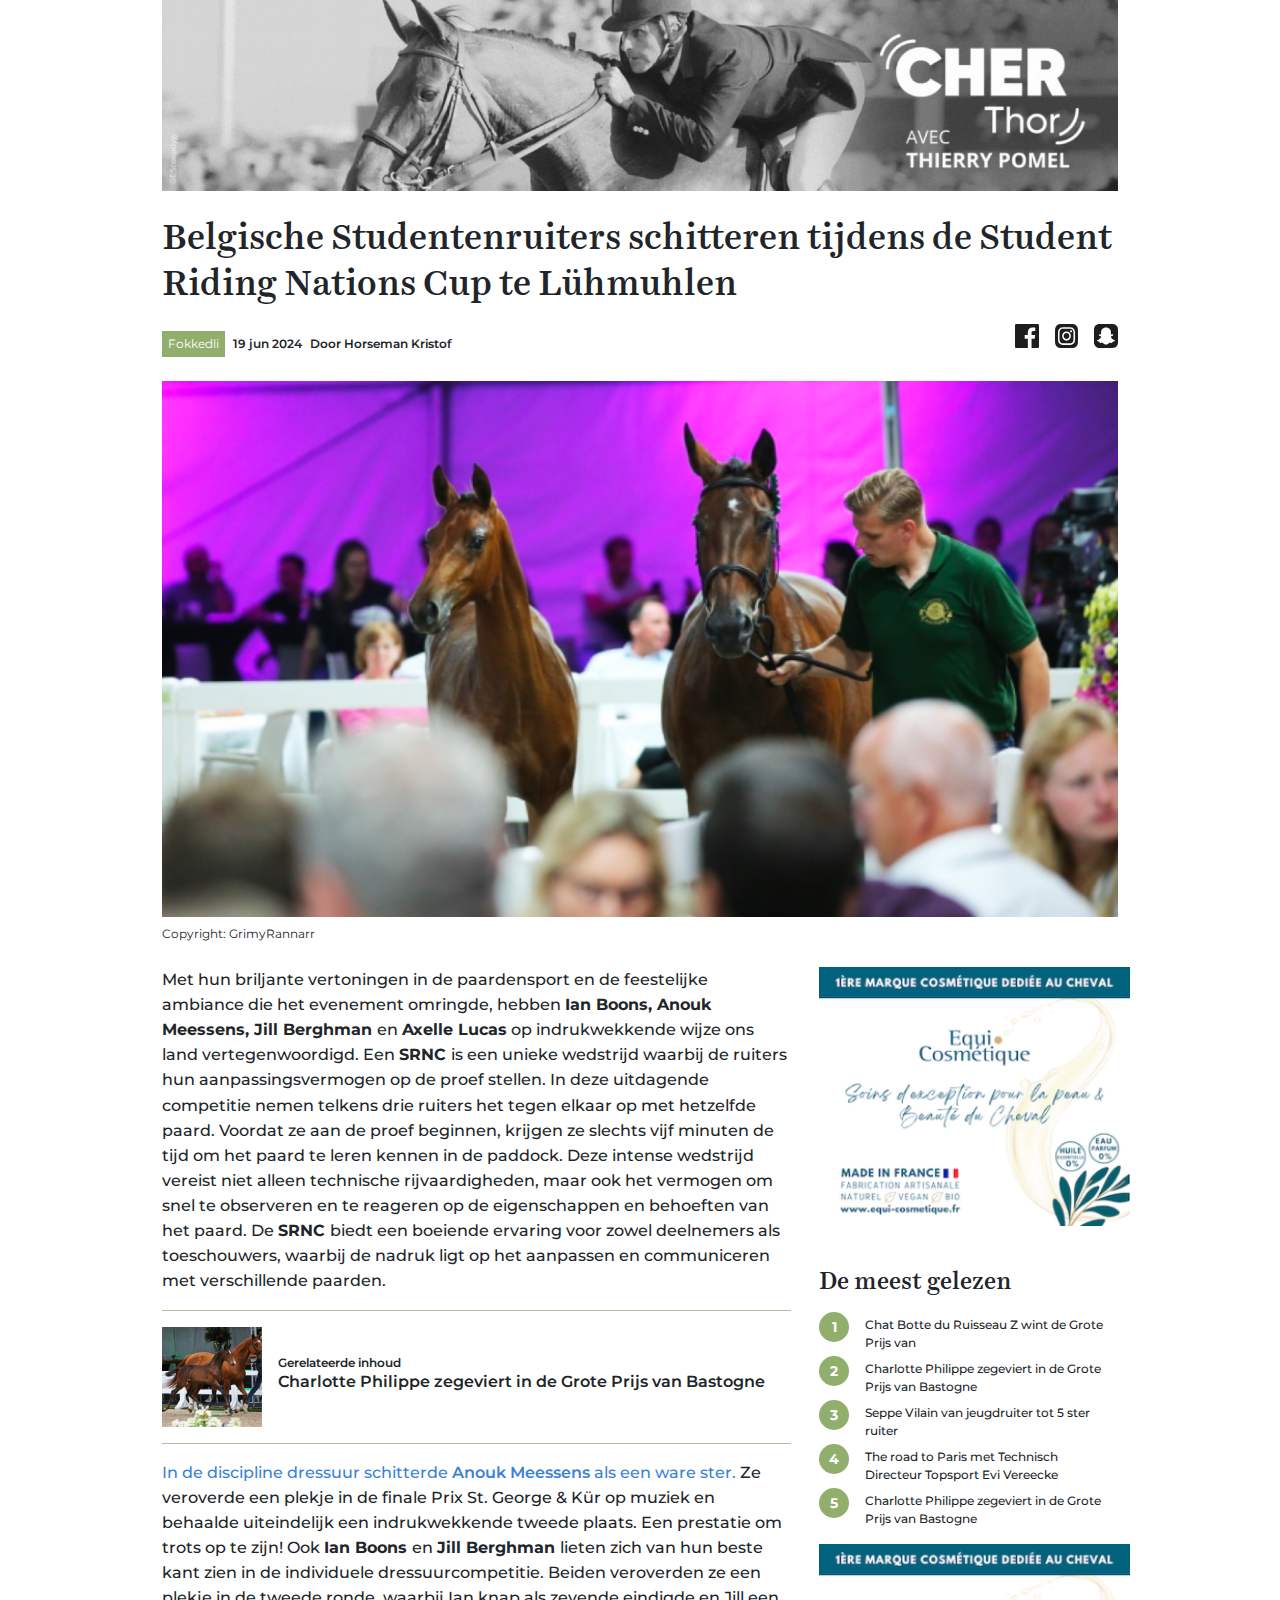
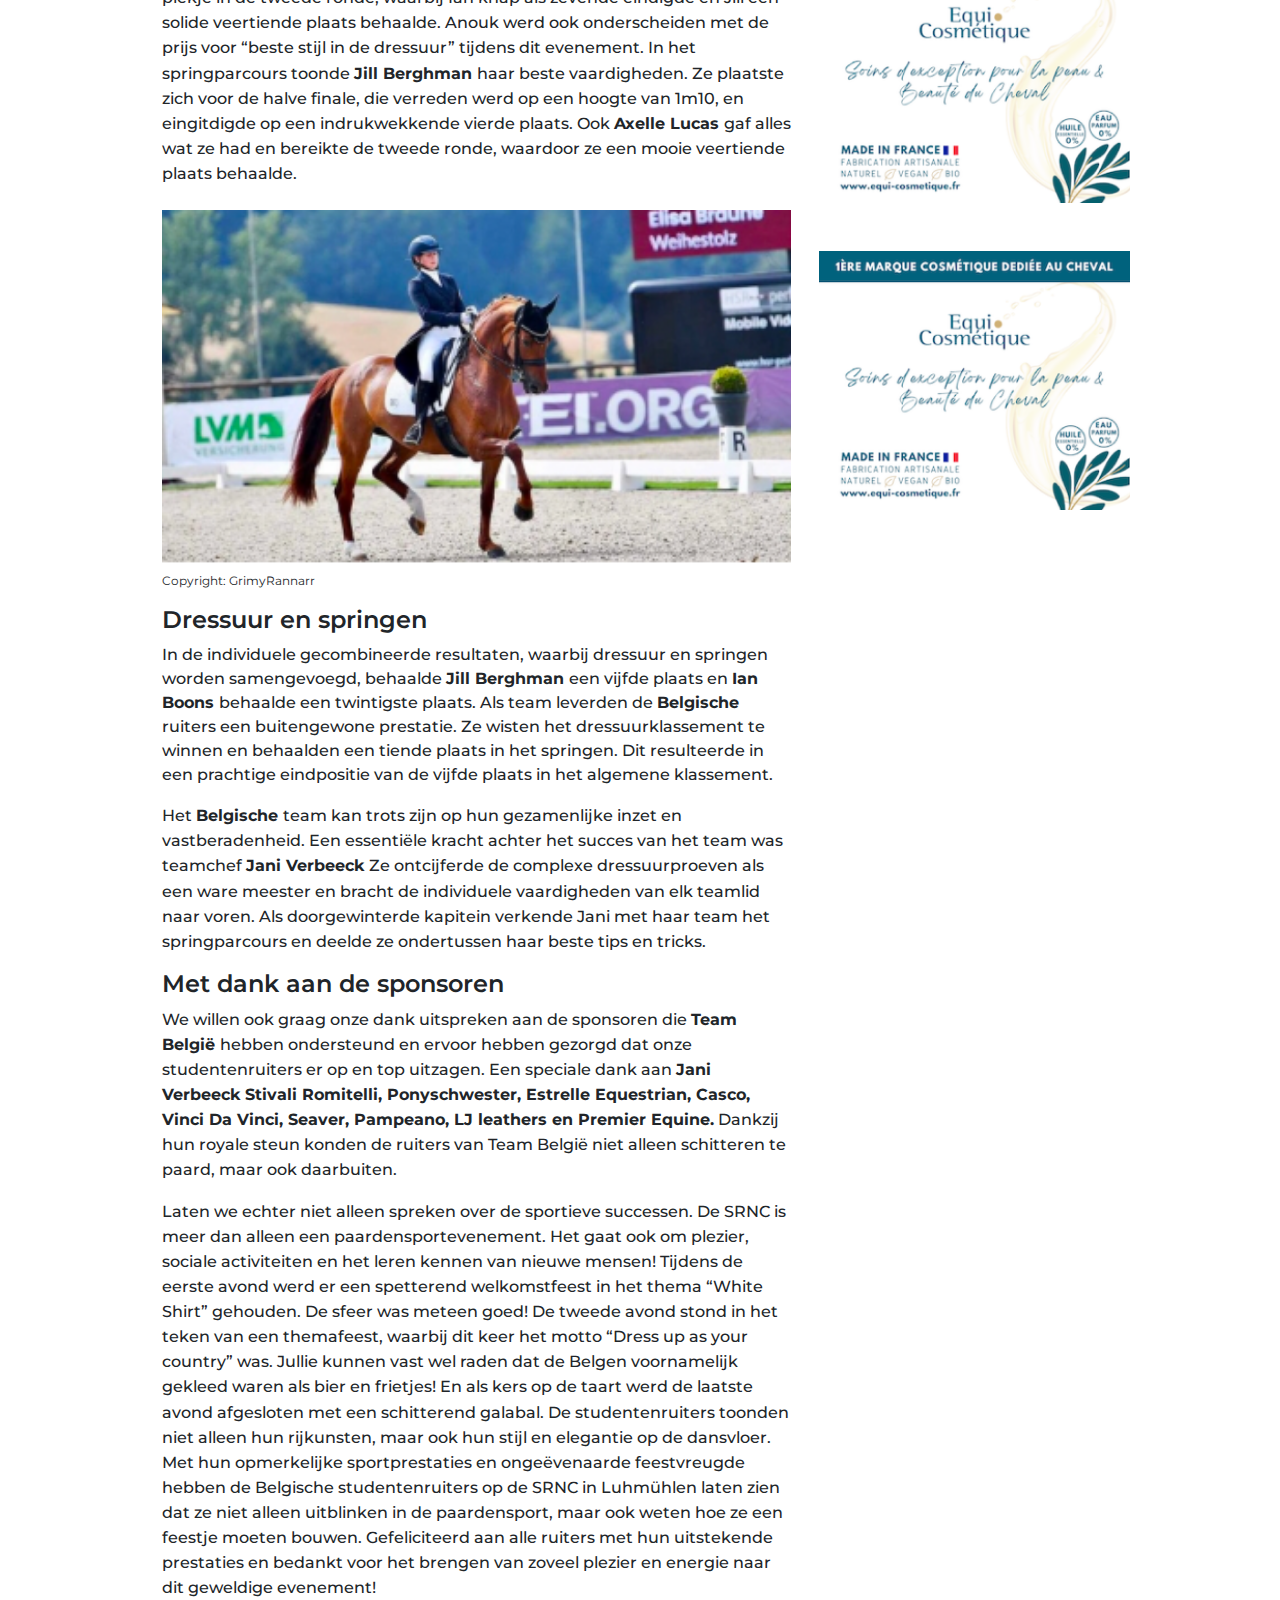
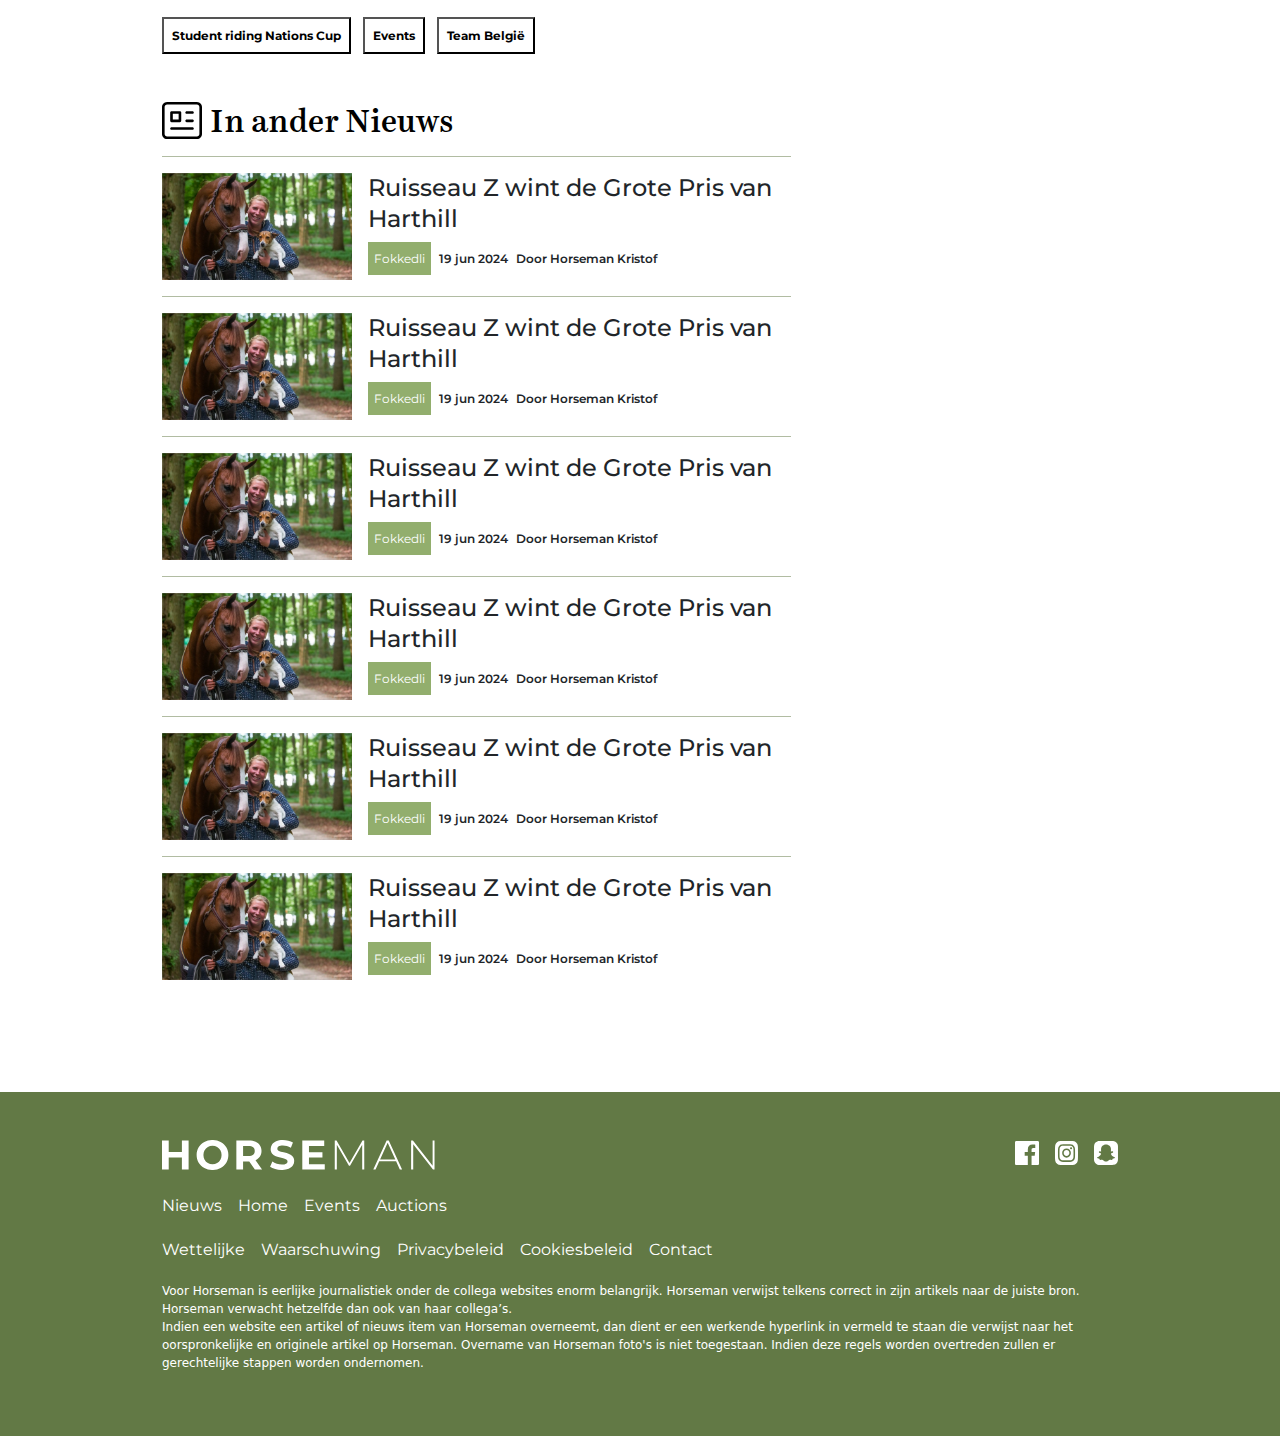
==== article.html @ 3ddfbae2 "third page ui done" ====
<!DOCTYPE html>
<html lang="en">

<head>
    <meta charset="UTF-8" />
    <meta name="viewport" content="width=device-width, initial-scale=1.0" />
    <title>Article</title>

    <!-- style -->
    <link rel="stylesheet" href="assets/style/style.css" />
    <link rel="stylesheet" href="assets/style/jass.css" />

    <!-- Bootstrap css -->
    <link href="https://cdn.jsdelivr.net/npm/bootstrap@5.3.3/dist/css/bootstrap.min.css" rel="stylesheet"
        integrity="sha384-QWTKZyjpPEjISv5WaRU9OFeRpok6YctnYmDr5pNlyT2bRjXh0JMhjY6hW+ALEwIH" crossorigin="anonymous" />
</head>

<body>
    <!-- HERO-SECTION  -->
    <!-- BANNER-IMG  -->
    <section>
        <div class="container w-100 custom_container">
            <img src="./assets/png/Bannière.png" class="w-100" alt="banner" />
        </div>
    </section>
    <section class="my-4 my_40">
        <div class="container">
            <h1 class="text_xl font-harriettext-medium lh_127 mt-2">
                Belgische Studentenruiters schitteren tijdens de Student Riding
                Nations Cup te Lühmuhlen
            </h1>
            <div class="d-flex justify-content-between flex-sm-row flex-column">
                <div class="d-flex align-items-center mt-sm-3 mt-2">
                    <button class="btn_primary" type="">Fokkedli</button>
                    <p class="text_xs black_color fw-semibold font_montserrat mx-2 my-0">
                        19 jun 2024
                    </p>
                    <p class="text_xs black_color fw-semibold font_montserrat my-0">
                        Door Horseman Kristof
                    </p>
                </div>

                <div class="d-flex mt-sm-0 mt-3 justify-content-start align-items-center social_icons_box">
                    <a class="social_icons" href=""><svg width="24" height="24" viewBox="0 0 24 24" fill="none"
                            xmlns="http://www.w3.org/2000/svg">
                            <g clip-path="url(#clip0_0_287)">
                                <path
                                    d="M22.6755 0H1.32452C0.592807 0 0 0.5931 0 1.3245V22.6752C0 23.4066 0.592807 23.9997 1.32452 23.9997H12.8192V14.7057H9.69162V11.0835H12.8192V8.4123C12.8192 5.3124 14.7125 3.6243 17.4779 3.6243C18.8024 3.6243 19.9409 3.723 20.2728 3.7671V7.0068L18.3548 7.0077C16.8509 7.0077 16.5599 7.7223 16.5599 8.7711V11.0838H20.1467L19.6796 14.706H16.5599V24H22.6758C23.4072 24 24.0003 23.4069 24.0003 22.6755V1.3245C24.0003 0.5928 23.4072 0 22.6758 0H22.6755Z"
                                    fill="#1D1D1B" />
                            </g>
                            <defs>
                                <clipPath id="clip0_0_287">
                                    <rect width="24" height="24" fill="white" />
                                </clipPath>
                            </defs>
                        </svg>
                    </a>
                    <a class="social_icons mx-3" href=""><svg width="23" height="24" viewBox="0 0 23 24" fill="none"
                            xmlns="http://www.w3.org/2000/svg">
                            <g clip-path="url(#clip0_0_282)">
                                <path
                                    d="M11.524 9.07886C9.95104 9.07886 8.67627 10.4097 8.67627 12.0513C8.67627 13.6929 9.95104 15.0237 11.524 15.0237C13.0969 15.0237 14.3725 13.6929 14.3725 12.0513C14.3725 10.4097 13.0972 9.07886 11.524 9.07886Z"
                                    fill="#1D1D1B" />
                                <path
                                    d="M18.1858 6.79255C18.0306 6.37615 17.846 6.07885 17.5467 5.76685C17.2474 5.45485 16.9628 5.26135 16.5638 5.09995C16.2622 4.97875 15.8099 4.83295 14.9771 4.79335C14.0757 4.75045 13.8049 4.74146 11.5239 4.74146C9.24287 4.74146 8.97262 4.75015 8.07188 4.79335C7.23871 4.83295 6.78589 4.97755 6.48517 5.09995C6.08554 5.26135 5.80121 5.45455 5.50221 5.76685C5.20349 6.07915 5.01834 6.37615 4.86309 6.79255C4.74694 7.10725 4.60722 7.57915 4.56927 8.44825C4.52844 9.38875 4.51953 9.67045 4.51953 12.0516C4.51953 14.4327 4.52787 14.715 4.56927 15.6549C4.60722 16.5243 4.74579 16.9968 4.86309 17.3106C5.01777 17.727 5.20292 18.0237 5.50221 18.3354C5.80149 18.6471 6.08612 18.8403 6.48517 19.0023C6.78618 19.1247 7.23899 19.2693 8.07188 19.3089C8.97233 19.3524 9.24201 19.3608 11.5239 19.3608C13.8058 19.3608 14.0763 19.3521 14.9771 19.3089C15.8102 19.2693 16.263 19.1247 16.5638 19.0023C16.9628 18.8403 17.2477 18.6468 17.5467 18.3354C17.8457 18.0237 18.0306 17.7267 18.1858 17.3106C18.3023 16.9965 18.4417 16.524 18.4797 15.6549C18.5211 14.7144 18.5294 14.4327 18.5294 12.0516C18.5294 9.67045 18.5211 9.38905 18.4797 8.44825C18.4417 7.57885 18.3031 7.10635 18.1858 6.79255ZM11.5242 16.6296C9.10084 16.6296 7.13664 14.58 7.13664 12.0513C7.13664 9.52255 9.10084 7.47296 11.5242 7.47296C13.9475 7.47296 15.9117 9.52255 15.9117 12.0513C15.9117 14.58 13.9475 16.6296 11.5242 16.6296ZM16.0851 8.36186C15.5187 8.36186 15.0599 7.88246 15.0601 7.29146C15.0607 6.70076 15.5196 6.22225 16.0854 6.22195H16.0857C16.652 6.22195 17.1109 6.70135 17.1106 7.29236C17.1103 7.88335 16.6512 8.36216 16.0848 8.36186H16.0851Z"
                                    fill="#1D1D1B" />
                                <path
                                    d="M22.9186 6.0852C22.8565 4.6578 22.6288 3.8826 22.4359 3.3669C22.1809 2.6835 21.8782 2.1957 21.3866 1.6836C20.8949 1.1715 20.4283 0.8532 19.7734 0.5886C19.2777 0.3888 18.536 0.15 17.1684 0.0849C15.6883 0.0156 15.2456 0 11.4994 0C7.7533 0 7.31055 0.0144 5.83136 0.0849C4.46344 0.1497 3.72054 0.3873 3.22633 0.5886C2.57083 0.8532 2.10392 1.1715 1.61316 1.6836C1.12298 2.1972 0.8188 2.6844 0.563788 3.3678C0.372313 3.885 0.143463 4.659 0.081075 6.0861C0.01495 7.6299 0 8.0922 0 12.0012C0 15.9102 0.0138 16.3728 0.0819375 17.9157C0.144038 19.3431 0.371737 20.1183 0.56465 20.634C0.818225 21.3174 1.1224 21.8046 1.61402 22.3167C2.10565 22.8288 2.57226 23.1456 3.22719 23.4117C3.7214 23.6127 4.46459 23.8503 5.83223 23.9154C7.31084 23.9868 7.75502 24.0003 11.4997 24.0003C15.2444 24.0003 15.69 23.9859 17.1686 23.9154C18.5366 23.8506 19.2795 23.613 19.7737 23.4117C20.4286 23.1456 20.8961 22.8288 21.3868 22.3167C21.8776 21.8046 22.1812 21.3174 22.4362 20.634C22.6277 20.1183 22.8565 19.3428 22.9189 17.9157C22.9865 16.3713 23.0003 15.9078 23.0003 12.0003C23.0003 8.0928 22.9865 7.6293 22.9189 6.0849L22.9186 6.0852ZM20.0166 15.7272C19.9758 16.6764 19.8309 17.3247 19.6199 17.8914C19.4011 18.4776 19.1098 18.9753 18.6343 19.4709C18.1588 19.9665 17.6824 20.271 17.1206 20.4993C16.5775 20.7198 15.9563 20.8701 15.0466 20.9133C14.1355 20.9571 13.8443 20.9673 11.5239 20.9673C9.20345 20.9673 8.9125 20.9565 8.00112 20.9133C7.09148 20.8701 6.47105 20.7195 5.9271 20.4993C5.36446 20.271 4.88894 19.9662 4.41341 19.4709C3.93789 18.9756 3.64608 18.4776 3.42786 17.8914C3.21655 17.3247 3.07251 16.6764 3.03111 15.7272C2.98914 14.7765 2.97936 14.4726 2.97936 12.0513C2.97936 9.63 2.98914 9.3261 3.03111 8.3754C3.07251 7.4262 3.21684 6.7779 3.42786 6.2112C3.64608 5.6241 3.93789 5.1273 4.41341 4.6317C4.88894 4.1364 5.36532 3.831 5.9271 3.6033C6.4699 3.3828 7.09148 3.2325 8.00112 3.1893H8.00141C8.91308 3.1455 9.20489 3.1353 11.5247 3.1353C13.8446 3.1353 14.1361 3.1458 15.0472 3.1893C15.9563 3.2319 16.5773 3.3831 17.1212 3.6033C17.6824 3.831 18.1594 4.1355 18.634 4.6317C19.109 5.1279 19.4008 5.625 19.6196 6.2112C19.8309 6.7776 19.9749 7.4262 20.0163 8.3754C20.0577 9.3261 20.0675 9.63 20.0675 12.0513C20.0675 14.4726 20.0577 14.7759 20.0163 15.7272H20.0166Z"
                                    fill="#1D1D1B" />
                            </g>
                            <defs>
                                <clipPath id="clip0_0_282">
                                    <rect width="23" height="24" fill="white" />
                                </clipPath>
                            </defs>
                        </svg>
                    </a>
                    <a class="social_icons" href=""><svg width="24" height="24" viewBox="0 0 24 24" fill="none"
                            xmlns="http://www.w3.org/2000/svg">
                            <g clip-path="url(#clip0_0_280)">
                                <path
                                    d="M23.9772 5.6169C23.9718 5.184 23.94 4.7541 23.8586 4.3281C23.7598 3.8088 23.6202 3.303 23.3713 2.8332C23.1086 2.337 22.7796 1.8906 22.3724 1.5009C21.7489 0.9036 21.0295 0.4809 20.1918 0.2577C19.4353 0.0558 18.6634 0.0111 17.8861 0.012C17.8849 0.012 17.8819 0.0039 17.8816 0H6.11424C6.11424 0.0039 6.11394 0.0081 6.11364 0.012C5.6723 0.0201 5.23065 0.0168 4.79141 0.0711C4.31044 0.1308 3.83427 0.2208 3.37912 0.3888C2.66216 0.6537 2.03918 1.0665 1.50717 1.6176C0.904301 2.2416 0.479472 2.9637 0.253997 3.8043C0.052841 4.5543 0.00900698 5.3193 0.00780605 6.0897L0 17.8956V17.8968C0.0144112 18.4296 0.0189147 18.9654 0.108684 19.4949C0.203858 20.055 0.340164 20.6013 0.600165 21.1098C0.951437 21.798 1.43421 22.3791 2.04338 22.8537C2.48082 23.1945 2.95849 23.4651 3.4875 23.6358C4.2588 23.8845 5.05442 23.9796 5.86144 23.9844C6.36493 23.9877 6.86842 24.0003 7.37221 23.9982C11.0311 23.9829 14.6901 24.0246 18.3487 23.9757C18.8342 23.9691 19.3119 23.91 19.7883 23.823C20.7016 23.6559 21.509 23.2665 22.1995 22.6509C23.0044 21.9336 23.5472 21.0558 23.7925 19.9962C23.9529 19.3038 23.9931 18.6012 24 17.8959V17.7552C24 17.7006 23.9793 5.775 23.9772 5.6172V5.6169ZM21.0019 16.6134C20.9986 16.6767 20.9833 16.7388 20.9574 16.7991C20.871 16.9992 20.6716 17.1699 20.3483 17.3199C19.952 17.5038 19.3596 17.658 18.5868 17.7795C18.5478 17.8545 18.5057 18.0462 18.4796 18.1656C18.4496 18.3036 18.419 18.4398 18.3763 18.5847C18.3121 18.8049 18.1434 18.9309 17.914 18.9309H17.8933C17.7891 18.9309 17.6537 18.9141 17.4792 18.8799C17.212 18.8277 16.9124 18.7797 16.5344 18.7797C16.3149 18.7797 16.0874 18.7992 15.8586 18.837C15.4175 18.9105 15.0375 19.1787 14.5973 19.4892L14.5964 19.4901C13.9527 19.9449 13.2237 20.46 12.1093 20.46C12.0612 20.46 12.0156 20.4585 11.9787 20.457C11.9487 20.4591 11.918 20.46 11.8877 20.46C10.7736 20.46 10.0443 19.9449 9.39998 19.4898C8.95984 19.1787 8.57945 18.9102 8.13811 18.837C7.90933 18.7989 7.68175 18.7797 7.46228 18.7797C7.06658 18.7797 6.74923 18.8418 6.51745 18.8871C6.35923 18.9177 6.22232 18.9447 6.10343 18.9447C5.78969 18.9447 5.66749 18.753 5.62036 18.5925C5.57682 18.4443 5.5462 18.3048 5.51678 18.1692C5.48885 18.0417 5.44832 17.8554 5.40929 17.781C4.63709 17.6601 4.04443 17.5053 3.64843 17.3214C3.32418 17.1708 3.12482 17.0001 3.03865 16.7988C3.03865 16.7985 3.03835 16.7982 3.03805 16.7976C3.01284 16.7379 2.99812 16.6758 2.99452 16.614C2.98281 16.3989 3.13473 16.2093 3.34729 16.1745C3.88891 16.0854 4.40591 15.8835 4.88388 15.5751C5.27539 15.3222 5.64377 14.9967 5.97823 14.6073C6.56669 13.9224 6.85371 13.2729 6.88464 13.2012C6.88764 13.1943 6.89094 13.1874 6.89394 13.1808C7.01704 12.9312 7.04586 12.7248 6.97891 12.5679C6.84741 12.2583 6.34272 12.0984 6.00916 11.9925C5.91308 11.9619 5.82241 11.9334 5.74585 11.9031C5.45463 11.7882 5.22885 11.6586 5.07513 11.5185C4.79592 11.2638 4.79472 11.0124 4.81873 10.8852C4.85536 10.6929 4.99047 10.5198 5.19943 10.3971C5.36546 10.2996 5.55701 10.2459 5.73895 10.2459C5.85214 10.2459 5.95451 10.2669 6.04428 10.3089C6.34932 10.4517 6.61953 10.5243 6.84651 10.5243C6.98762 10.5243 7.08339 10.4958 7.14224 10.4685C7.13443 10.3356 7.12572 10.1991 7.11762 10.0683V10.0665C7.04076 8.8458 6.94498 7.3269 7.34759 6.4254C7.62231 5.8095 7.99159 5.2794 8.44494 4.8492C8.82504 4.4883 9.26698 4.1955 9.75816 3.9789C10.6174 3.6 11.4172 3.5436 11.8172 3.5436C11.8337 3.5436 12.0159 3.5415 12.1267 3.5406C12.1405 3.5406 12.1552 3.5406 12.1708 3.5406H12.1717C12.5719 3.5406 13.3721 3.5967 14.2298 3.9729C14.7228 4.1892 15.1663 4.482 15.5478 4.8432C16.003 5.2743 16.3735 5.8056 16.6494 6.4239C17.052 7.3263 16.9562 8.8464 16.8791 10.0677L16.8761 10.1193C16.8686 10.2399 16.8614 10.3557 16.8548 10.4685C16.907 10.4922 16.9878 10.5174 17.1031 10.5231C17.3195 10.5129 17.572 10.4409 17.8536 10.3092C17.9851 10.2477 18.1241 10.2351 18.2181 10.2351C18.3559 10.2351 18.4913 10.2609 18.6102 10.3101C18.9618 10.4358 19.1828 10.6926 19.1885 10.9812C19.1906 11.1006 19.1545 11.283 18.9696 11.4735C18.8147 11.6331 18.5799 11.7738 18.2514 11.9034C18.1755 11.9334 18.0845 11.9622 17.9878 11.9928C17.6543 12.0987 17.1499 12.2586 17.0184 12.5679C16.9517 12.7251 16.98 12.9315 17.1031 13.1811C17.1064 13.1877 17.1097 13.1946 17.1127 13.2015C17.1574 13.3065 18.2421 15.7785 20.6497 16.1748C20.8626 16.2096 21.0148 16.3995 21.0025 16.6143L21.0019 16.6134Z"
                                    fill="#1D1D1B" />
                            </g>
                            <defs>
                                <clipPath id="clip0_0_280">
                                    <rect width="24" height="24" fill="white" />
                                </clipPath>
                            </defs>
                        </svg>
                    </a>
                </div>
            </div>
            <img class="w-100 mt-4" src="assets/images/png/Flanders.png" alt="Flanders" />
            <p class="text_xs black_color fw-normal font_montserrat mt-2">
                Copyright: GrimyRannarr
            </p>
        </div>
    </section>
    <!-- NEWS-BLOGS  -->
    <section class="mt-4 mb-5 pb-5">
        <div class="container">
            <div class="row justify-content-start row-gap-5 row-gap-lg-4">
                <div class="col-lg-8">
                    <p class="text_sm fw-medium font_montserrat lh_157">
                        Met hun briljante vertoningen in de paardensport en de feestelijke
                        ambiance die het evenement omringde, hebben
                        <span class="black_color fw-bold font_montserrat text_sm">
                            Ian Boons, Anouk Meessens, Jill Berghman
                        </span>
                        en
                        <span class="black_color fw-bold font_montserrat text_sm">Axelle Lucas</span>
                        op indrukwekkende wijze ons land vertegenwoordigd. Een
                        <span class="black_color fw-bold font_montserrat text_sm">
                            SRNC
                        </span>
                        is een unieke wedstrijd waarbij de ruiters hun aanpassingsvermogen
                        op de proef stellen. In deze uitdagende competitie nemen telkens
                        drie ruiters het tegen elkaar op met hetzelfde paard. Voordat ze
                        aan de proef beginnen, krijgen ze slechts vijf minuten de tijd om
                        het paard te leren kennen in de paddock. Deze intense wedstrijd
                        vereist niet alleen technische rijvaardigheden, maar ook het
                        vermogen om snel te observeren en te reageren op de eigenschappen
                        en behoeften van het paard. De
                        <span class="black_color fw-bold font_montserrat text_sm">
                            SRNC
                        </span>
                        biedt een boeiende ervaring voor zowel deelnemers als
                        toeschouwers, waarbij de nadruk ligt op het aanpassen en
                        communiceren met verschillende paarden.
                    </p>
                    <div class="d-flex border_bottom blogs_wrap py-3">
                        <img src="assets/png/image 14.png" class="blog_imgs" alt="Ruisseau" />
                        <div class="d-flex flex-column justify-content-center ms-sm-2 px-2">
                            <p class="text_xs black_color fw-semibold font_montserrat my-0">
                                Gerelateerde inhoud
                            </p>
                            <h3 class="text_sm font_montserrat fw-semibold">
                                Charlotte Philippe zegeviert in de Grote Prijs van Bastogne
                            </h3>
                        </div>
                    </div>
                    <img src="assets/images/png/marque.png" alt="marque"
                        class="my-lg-0 my-5 px-lg-0 px-4 w-100 d-lg-none d-block " />
                    <p class="text_sm fw-medium mt-3 font_montserrat lh_157">
                        <span class="color_blue">
                            In de discipline dressuur schitterde
                            <span class="fw-semibold"> Anouk Meessens</span> als een ware
                            ster.</span>
                        Ze veroverde een plekje in de finale Prix St. George & Kür op
                        muziek en behaalde uiteindelijk een indrukwekkende tweede plaats.
                        Een prestatie om trots op te zijn! Ook
                        <span class="black_color fw-bold font_montserrat text_sm">
                            Ian Boons
                        </span>
                        en
                        <span class="black_color fw-bold font_montserrat text_sm">
                            Jill Berghman
                        </span>
                        lieten zich van hun beste kant zien in de individuele
                        dressuurcompetitie. Beiden veroverden ze een plekje in de tweede
                        ronde, waarbij Ian knap als zevende eindigde en Jill een solide
                        veertiende plaats behaalde. Anouk werd ook onderscheiden met de
                        prijs voor “beste stijl in de dressuur” tijdens dit evenement. In
                        het springparcours toonde
                        <span class="black_color fw-bold font_montserrat text_sm">
                            Jill Berghman
                        </span>
                        haar beste vaardigheden. Ze plaatste zich voor de halve finale,
                        die verreden werd op een hoogte van 1m10, en eingitdigde op een
                        indrukwekkende vierde plaats. Ook
                        <span class="black_color fw-bold font_montserrat text_sm">
                            Axelle Lucas
                        </span>
                        gaf alles wat ze had en bereikte de tweede ronde, waardoor ze een
                        mooie veertiende plaats behaalde.
                    </p>
                    <img class="w-100 mt-2" src="assets/png/image 15.png" alt="Flanders" />
                    <p class="text_xs black_color fw-normal font_montserrat mt-2">
                        Copyright: GrimyRannarr
                    </p>
                    <h3 class="text_lg font_montserrat fw-semibold">
                        Dressuur en springen
                    </h3>
                    <p class="text_sm fw-medium font_montserrat  ">
                        In de individuele gecombineerde resultaten, waarbij dressuur en
                        springen worden samengevoegd, behaalde
                        <span class="black_color fw-bold font_montserrat text_sm">
                            Jill Berghman
                        </span>
                        een vijfde plaats en
                        <span class="black_color fw-bold font_montserrat text_sm">
                            Ian Boons
                        </span>
                        behaalde een twintigste plaats. Als team leverden de
                        <span class="black_color fw-bold font_montserrat text_sm">
                            Belgische
                        </span>
                        ruiters een buitengewone prestatie. Ze wisten het
                        dressuurklassement te winnen en behaalden een tiende plaats in het
                        springen. Dit resulteerde in een prachtige eindpositie van de
                        vijfde plaats in het algemene klassement.
                    </p>

                    <p class="text_sm fw-medium font_montserrat lh_157">
                        Het
                        <span class="black_color fw-bold font_montserrat text_sm">
                            Belgische
                        </span>
                        team kan trots zijn op hun gezamenlijke inzet en vastberadenheid.
                        Een essentiële kracht achter het succes van het team was teamchef
                        <span class="black_color fw-bold font_montserrat text_sm">
                            Jani Verbeeck
                        </span>
                        Ze ontcijferde de complexe dressuurproeven als een ware meester en
                        bracht de individuele vaardigheden van elk teamlid naar voren. Als
                        doorgewinterde kapitein verkende Jani met haar team het
                        springparcours en deelde ze ondertussen haar beste tips en tricks.
                    </p> <img src="assets/images/png/marque.png" alt="marque"
                        class="my-lg-0 my-5 px-lg-0 px-4 w-100 d-lg-none d-block " />
                    <h3 class="text_lg font_montserrat fw-semibold">
                        Met dank aan de sponsoren
                    </h3>

                    <span class="text_sm fw-medium font_montserrat lh_157">
                        We willen ook graag onze dank uitspreken aan de sponsoren die
                        <span class="black_color fw-bold font_montserrat text_sm">
                            Team België
                        </span>
                        hebben ondersteund en ervoor hebben gezorgd dat onze
                        studentenruiters er op en top uitzagen. Een speciale dank aan
                        <span class="black_color fw-bold font_montserrat text_sm">
                            Jani Verbeeck
                            Stivali Romitelli, Ponyschwester, Estrelle Equestrian, Casco,
                            Vinci Da Vinci, Seaver, Pampeano, LJ leathers en Premier Equine.</span>
                        Dankzij hun royale steun konden de ruiters van Team België niet
                        alleen schitteren te paard, maar ook daarbuiten.
                        </p>
                        <p class="text_sm fw-medium font_montserrat lh_157">
                            Laten we echter niet alleen spreken over de sportieve successen.
                            De SRNC is meer dan alleen een paardensportevenement. Het gaat ook
                            om plezier, sociale activiteiten en het leren kennen van nieuwe
                            mensen! Tijdens de eerste avond werd er een spetterend
                            welkomstfeest in het thema “White Shirt” gehouden. De sfeer was
                            meteen goed! De tweede avond stond in het teken van een
                            themafeest, waarbij dit keer het motto “Dress up as your country”
                            was. Jullie kunnen vast wel raden dat de Belgen voornamelijk
                            gekleed waren als bier en frietjes! En als kers op de taart werd
                            de laatste avond afgesloten met een schitterend galabal. De
                            studentenruiters toonden niet alleen hun rijkunsten, maar ook hun
                            stijl en elegantie op de dansvloer. Met hun opmerkelijke
                            sportprestaties en ongeëvenaarde feestvreugde hebben de Belgische
                            studentenruiters op de SRNC in Luhmühlen laten zien dat ze niet
                            alleen uitblinken in de paardensport, maar ook weten hoe ze een
                            feestje moeten bouwen. Gefeliciteerd aan alle ruiters met hun
                            uitstekende prestaties en bedankt voor het brengen van zoveel
                            plezier en energie naar dit geweldige evenement!
                        </p>
                            <div class="d-flex mt-3 overflow-scroll tabs_wrap">
          <button
            class="px-sm-2 px-1 py-1 me-sm-2 me-1 fw-bolder  bg-transparent text_xs font_montserrat"
          >
          Student riding Nations Cup
          </button>
          <button
            class="px-sm-2 px-1 py-1 me-sm-2 me-1 ms-1 fw-bolder  bg-transparent   text_xs font_montserrat"
          >
           Events
          </button>
          <button
            class="px-sm-2 px-1 py-1 me-sm-2 me-1 ms-1 fw-bolder  bg-transparent  text_xs font_montserrat"
          >
          Team België
          </button>
         
       
        </div>    <img src="assets/images/png/marque.png" alt="marque"
                        class="my-lg-0 my-5 px-lg-0 px-4 w-100 d-lg-none d-block " />
                        <!-- hide on mobile  -->
                        <div class="  mt-5 ">
                            <div class="d-flex align-items-center  mb-3">
                                <svg width="40" height="37" viewBox="0 0 40 37" fill="none"
                                    xmlns="http://www.w3.org/2000/svg">
                                    <g clip-path="url(#clip0_0_710)">
                                        <path
                                            d="M34.8571 0H5.14286C2.30769 0 0 2.29312 0 5.11038V31.894C0 34.7113 2.30769 37.0044 5.14286 37.0044H34.8571C37.6923 37.0044 40 34.7069 40 31.8853V5.11038C40 2.29312 37.6923 0 34.8571 0ZM37.3846 31.8853C37.3846 33.2699 36.2505 34.3968 34.8571 34.3968H5.14286C3.74945 34.3968 2.61538 33.2699 2.61538 31.8853V5.11038C2.61538 3.72577 3.74945 2.59887 5.14286 2.59887H34.8571C36.2505 2.59887 37.3846 3.72577 37.3846 5.11038V31.8853Z"
                                            fill="black" />
                                        <path
                                            d="M9.49452 20.14H17.9385C18.6594 20.14 19.2484 19.5591 19.2484 18.8384V10.5526C19.2484 9.83627 18.6638 9.25098 17.9385 9.25098H9.49452C8.77364 9.25098 8.18463 9.8319 8.18463 10.5526V18.8384C8.18463 19.5547 8.76925 20.14 9.49452 20.14ZM10.8044 17.5411V11.8542H16.633V17.5411H10.8044Z"
                                            fill="black" />
                                        <path
                                            d="M30.5055 9.25537H24.6593C23.9385 9.25537 23.3495 9.83629 23.3495 10.557C23.3495 11.2777 23.9341 11.8586 24.6593 11.8586H30.5055C31.2264 11.8586 31.8154 11.2777 31.8154 10.557C31.8154 9.83629 31.2308 9.25537 30.5055 9.25537Z"
                                            fill="black" />
                                        <path
                                            d="M30.5055 17.5413H24.6593C23.9385 17.5413 23.3495 18.1222 23.3495 18.8429C23.3495 19.5636 23.9341 20.1445 24.6593 20.1445H30.5055C31.2264 20.1445 31.8154 19.5636 31.8154 18.8429C31.8154 18.1222 31.2308 17.5413 30.5055 17.5413Z"
                                            fill="black" />
                                        <path
                                            d="M30.5055 25.1458H9.49452C8.77364 25.1458 8.18463 25.7267 8.18463 26.4474C8.18463 27.1681 8.76925 27.749 9.49452 27.749H30.5011C31.222 27.749 31.811 27.1681 31.811 26.4474C31.811 25.7267 31.2264 25.1458 30.5011 25.1458H30.5055Z"
                                            fill="black" />
                                    </g>
                                    <defs>
                                        <clipPath id="clip0_0_710">
                                            <rect width="40" height="37" fill="white" />
                                        </clipPath>
                                    </defs>
                                </svg>
                                <h2 class="text-black fw_500 font-harriettext-medium ms-2 my-0">
                                    In ander Nieuws
                                </h2>
                            </div>

                            <div class="d-flex blogs_wrap py-3">
                                <img src="assets/images/png/Ruisseau.png" class="blog_img" alt="Ruisseau" />
                                <div class="d-flex flex-column ms-sm-2 px-2">
                                    <h3 class="text_lg fw-medium lh_127">
                                        Ruisseau Z wint de Grote Pris van Harthill
                                    </h3>
                                    <div
                                        class="d-flex flex-md-row justify-content-start flex-column align-items-md-center align-items-start">
                                        <button class="btn_primary mb-md-0 mb-2" type="">
                                            Fokkedli
                                        </button>
                                        <div class="d-flex">
                                            <p class="text_xs black_color fw-semibold font_montserrat mx-sm-2 my-0">
                                                19 jun 2024
                                            </p>
                                            <p
                                                class="text_xs black_color ms-sm-0 ms-2 fw-semibold font_montserrat my-0">
                                                Door Horseman Kristof
                                            </p>
                                        </div>
                                    </div>
                                </div>
                            </div>
                            <div class="d-flex blogs_wrap py-3">
                                <img src="assets/images/png/Ruisseau.png" class="blog_img" alt="Ruisseau" />
                                <div class="d-flex flex-column ms-sm-2 px-2">
                                    <h3 class="text_lg fw-medium lh_127">
                                        Ruisseau Z wint de Grote Pris van Harthill
                                    </h3>
                                    <div
                                        class="d-flex flex-md-row justify-content-start flex-column align-items-md-center align-items-start">
                                        <button class="btn_primary mb-md-0 mb-2" type="">
                                            Fokkedli
                                        </button>
                                        <div class="d-flex">
                                            <p class="text_xs black_color fw-semibold font_montserrat mx-sm-2 my-0">
                                                19 jun 2024
                                            </p>
                                            <p
                                                class="text_xs black_color ms-sm-0 ms-2 fw-semibold font_montserrat my-0">
                                                Door Horseman Kristof
                                            </p>
                                        </div>
                                    </div>
                                </div>
                            </div>
                            <div class="d-flex blogs_wrap py-3">
                                <img src="assets/images/png/Ruisseau.png" class="blog_img" alt="Ruisseau" />
                                <div class="d-flex flex-column ms-sm-2 px-2">
                                    <h3 class="text_lg fw-medium lh_127">
                                        Ruisseau Z wint de Grote Pris van Harthill
                                    </h3>
                                    <div
                                        class="d-flex flex-md-row justify-content-start flex-column align-items-md-center align-items-start">
                                        <button class="btn_primary mb-md-0 mb-2" type="">
                                            Fokkedli
                                        </button>
                                        <div class="d-flex">
                                            <p class="text_xs black_color fw-semibold font_montserrat mx-sm-2 my-0">
                                                19 jun 2024
                                            </p>
                                            <p
                                                class="text_xs black_color ms-sm-0 ms-2 fw-semibold font_montserrat my-0">
                                                Door Horseman Kristof
                                            </p>
                                        </div>
                                    </div>
                                </div>
                            </div>
                            <div class="d-flex blogs_wrap py-3">
                                <img src="assets/images/png/Ruisseau.png" class="blog_img" alt="Ruisseau" />
                                <div class="d-flex flex-column ms-sm-2 px-2">
                                    <h3 class="text_lg fw-medium lh_127">
                                        Ruisseau Z wint de Grote Pris van Harthill
                                    </h3>
                                    <div
                                        class="d-flex flex-md-row justify-content-start flex-column align-items-md-center align-items-start">
                                        <button class="btn_primary mb-md-0 mb-2" type="">
                                            Fokkedli
                                        </button>
                                        <div class="d-flex">
                                            <p class="text_xs black_color fw-semibold font_montserrat mx-sm-2 my-0">
                                                19 jun 2024
                                            </p>
                                            <p
                                                class="text_xs black_color ms-sm-0 ms-2 fw-semibold font_montserrat my-0">
                                                Door Horseman Kristof
                                            </p>
                                        </div>
                                    </div>
                                </div>
                            </div>
                            
                            <div class="d-flex blogs_wrap py-3">
                                <img src="assets/images/png/Ruisseau.png" class="blog_img" alt="Ruisseau" />
                                <div class="d-flex flex-column ms-sm-2 px-2">
                                    <h3 class="text_lg fw-medium lh_127">
                                        Ruisseau Z wint de Grote Pris van Harthill
                                    </h3>
                                    <div
                                        class="d-flex flex-md-row justify-content-start flex-column align-items-md-center align-items-start">
                                        <button class="btn_primary mb-md-0 mb-2" type="">
                                            Fokkedli
                                        </button>
                                        <div class="d-flex">
                                            <p class="text_xs black_color fw-semibold font_montserrat mx-sm-2 my-0">
                                                19 jun 2024
                                            </p>
                                            <p
                                                class="text_xs black_color ms-sm-0 ms-2 fw-semibold font_montserrat my-0">
                                                Door Horseman Kristof
                                            </p>
                                        </div>
                                    </div>
                                </div>
                            </div>
                            <div class="d-flex blogs_wrap py-3">
                                <img src="assets/images/png/Ruisseau.png" class="blog_img" alt="Ruisseau" />
                                <div class="d-flex flex-column ms-sm-2 px-2">
                                    <h3 class="text_lg fw-medium lh_127">
                                        Ruisseau Z wint de Grote Pris van Harthill
                                    </h3>
                                    <div
                                        class="d-flex flex-md-row justify-content-start flex-column align-items-md-center align-items-start">
                                        <button class="btn_primary mb-md-0 mb-2" type="">
                                            Fokkedli
                                        </button>
                                        <div class="d-flex">
                                            <p class="text_xs black_color fw-semibold font_montserrat mx-sm-2 my-0">
                                                19 jun 2024
                                            </p>
                                            <p
                                                class="text_xs black_color ms-sm-0 ms-2 fw-semibold font_montserrat my-0">
                                                Door Horseman Kristof
                                            </p>
                                        </div>
                                    </div>
                                </div>
                            </div>
                        </div>
                </div>

                <!-- SIDE-COLUMN hide on mobile  -->

                <div class="col-lg-4 ps-lg-3 pe-lg-0 d-sm-block d-none">
                    <div class="d-block d-sm-none">
                        <div class="d-flex blogs_wrap py-3">
                            <img src="assets/images/png/Ruisseau.png" class="blog_img" alt="Ruisseau" />
                            <div class="d-flex flex-column ms-sm-2 px-2">
                                <h3 class="text_lg fw-medium lh_127">
                                    Ruisseau Z wint de Grote Pris van Harthill
                                </h3>
                                <div
                                    class="d-flex flex-md-row justify-content-start flex-column align-items-md-center align-items-start">
                                    <button class="btn_primary mb-md-0 mb-2" type="">
                                        Fokkedli
                                    </button>
                                    <div class="d-flex">
                                        <p class="text_xs black_color fw-semibold font_montserrat mx-sm-2 my-0">
                                            19 jun 2024
                                        </p>
                                        <p class="text_xs black_color ms-sm-0 ms-2 fw-semibold font_montserrat my-0">
                                            Door Horseman Kristof
                                        </p>
                                    </div>
                                </div>
                            </div>
                        </div>
                        <div class="d-flex border_bottom blogs_wrap py-3">
                            <img src="assets/images/png/Ruisseau.png" class="blog_img" alt="Ruisseau" />
                            <div class="d-flex flex-column ms-sm-2 px-2">
                                <h3 class="text_lg fw-medium lh_127">
                                    Ruisseau Z wint de Grote Pris van Harthill
                                </h3>
                                <div
                                    class="d-flex flex-md-row justify-content-start flex-column align-items-md-center align-items-start">
                                    <button class="btn_primary mb-md-0 mb-2" type="">
                                        Fokkedli
                                    </button>
                                    <div class="d-flex">
                                        <p class="text_xs black_color fw-semibold font_montserrat mx-sm-2 my-0">
                                            19 jun 2024
                                        </p>
                                        <p class="text_xs black_color ms-sm-0 ms-2 fw-semibold font_montserrat my-0">
                                            Door Horseman Kristof
                                        </p>
                                    </div>
                                </div>
                            </div>
                        </div>
                    </div>
                    <!-- IMAGE-FIRST  -->
                    <img src="assets/images/png/marque.png" alt="marque" class="w-100 my-lg-0 my-5 px-lg-0 px-4" />

                    <article class="mt_40 mb-3 d-sm-block d-none">
                        <h3 class="text_lg fw-medium lh_127 my-3 font-harriettext-bold">
                            De meest gelezen
                        </h3>

                        <div class="d-flex align-items-start mt-1">
                            <div>
                                <div
                                    class="numbers bg_primary d-flex justify-content-center align-items-center text_xsm text-center fw-bold text-white font_montserrat">
                                    1
                                </div>
                            </div>

                            <p class="text_xs ms-3 black_color pe-3 fw_500 font_montserrat mt-1 mb-0">
                                Chat Botte du Ruisseau Z wint de Grote Prijs van
                            </p>
                        </div>

                        <div class="d-flex align-items-start mt-1">
                            <div>
                                <div
                                    class="numbers bg_primary d-flex justify-content-center align-items-center text_xsm text-center fw-bold text-white font_montserrat">
                                    2
                                </div>
                            </div>

                            <p class="text_xs ms-3 black_color pe-3 fw_500 font_montserrat mt-1 mb-0">
                                Charlotte Philippe zegeviert in de Grote Prijs van Bastogne
                            </p>
                        </div>
                        <div class="d-flex align-items-start mt-1">
                            <div>
                                <div
                                    class="numbers bg_primary d-flex justify-content-center align-items-center text_xsm text-center fw-bold text-white font_montserrat">
                                    3
                                </div>
                            </div>

                            <p class="text_xs ms-3 black_color pe-3 fw_500 font_montserrat mt-1 mb-0">
                                Seppe Vilain van jeugdruiter tot 5 ster ruiter
                            </p>
                        </div>
                        <div class="d-flex align-items-start mt-1">
                            <div>
                                <div
                                    class="numbers bg_primary d-flex justify-content-center align-items-center text_xsm text-center fw-bold text-white font_montserrat">
                                    4
                                </div>
                            </div>

                            <p class="text_xs ms-3 black_color pe-3 fw_500 font_montserrat mt-1 mb-0">
                                The road to Paris met Technisch Directeur Topsport Evi
                                Vereecke
                            </p>
                        </div>
                        <div class="d-flex align-items-start mt-1">
                            <div>
                                <div
                                    class="numbers bg_primary d-flex justify-content-center align-items-center text_xsm text-center fw-bold text-white font_montserrat">
                                    5
                                </div>
                            </div>

                            <p class="text_xs ms-3 black_color pe-3 fw_500 font_montserrat mt-1 mb-0">
                                Charlotte Philippe zegeviert in de Grote Prijs van Bastogne
                            </p>
                        </div>
                    </article>
                    <!-- SHOW TWO BLOGS ON MOBILE AND HIDE ON DESKTOP  -->
                    <div class="d-block d-sm-none">
                        <div class="d-flex blogs_wrap py-3">
                            <img src="assets/images/png/Ruisseau.png" class="blog_img" alt="Ruisseau" />
                            <div class="d-flex flex-column ms-sm-2 px-2">
                                <h3 class="text_lg fw-medium lh_127">
                                    Ruisseau Z wint de Grote Pris van Harthill
                                </h3>
                                <div
                                    class="d-flex flex-md-row justify-content-start flex-column align-items-md-center align-items-start">
                                    <button class="btn_primary mb-md-0 mb-2" type="">
                                        Fokkedli
                                    </button>
                                    <div class="d-flex">
                                        <p class="text_xs black_color fw-semibold font_montserrat mx-sm-2 my-0">
                                            19 jun 2024
                                        </p>
                                        <p class="text_xs black_color ms-sm-0 ms-2 fw-semibold font_montserrat my-0">
                                            Door Horseman Kristof
                                        </p>
                                    </div>
                                </div>
                            </div>
                        </div>
                        <div class="d-flex blogs_wrap py-3">
                            <img src="assets/images/png/Ruisseau.png" class="blog_img" alt="Ruisseau" />
                            <div class="d-flex flex-column ms-sm-2 px-2">
                                <h3 class="text_lg fw-medium lh_127">
                                    Ruisseau Z wint de Grote Pris van Harthill
                                </h3>
                                <div
                                    class="d-flex flex-md-row justify-content-start flex-column align-items-md-center align-items-start">
                                    <button class="btn_primary mb-md-0 mb-2" type="">
                                        Fokkedli
                                    </button>
                                    <div class="d-flex">
                                        <p class="text_xs black_color fw-semibold font_montserrat mx-sm-2 my-0">
                                            19 jun 2024
                                        </p>
                                        <p class="text_xs black_color ms-sm-0 ms-2 fw-semibold font_montserrat my-0">
                                            Door Horseman Kristof
                                        </p>
                                    </div>
                                </div>
                            </div>
                        </div>
                        <div class="d-flex border_bottom blogs_wrap py-3">
                            <img src="assets/images/png/Ruisseau.png" class="blog_img" alt="Ruisseau" />
                            <div class="d-flex flex-column ms-sm-2 px-2">
                                <h3 class="text_lg fw-medium lh_127">
                                    Ruisseau Z wint de Grote Pris van Harthill
                                </h3>
                                <div
                                    class="d-flex flex-md-row justify-content-start flex-column align-items-md-center align-items-start">
                                    <button class="btn_primary mb-md-0 mb-2" type="">
                                        Fokkedli
                                    </button>
                                    <div class="d-flex">
                                        <p class="text_xs black_color fw-semibold font_montserrat mx-sm-2 my-0">
                                            19 jun 2024
                                        </p>
                                        <p class="text_xs black_color ms-sm-0 ms-2 fw-semibold font_montserrat my-0">
                                            Door Horseman Kristof
                                        </p>
                                    </div>
                                </div>
                            </div>
                        </div>
                    </div>

                    <img src="assets/images/png/marque.png" alt="marque" class="my-lg-0 my-5 px-lg-0 px-4 w-100" />
                    <div class="d-block d-sm-none">
                        <div class="d-flex blogs_wrap py-3">
                            <img src="assets/images/png/Ruisseau.png" class="blog_img" alt="Ruisseau" />
                            <div class="d-flex flex-column ms-sm-2 px-2">
                                <h3 class="text_lg fw-medium lh_127">
                                    Ruisseau Z wint de Grote Pris van Harthill
                                </h3>
                                <div
                                    class="d-flex flex-md-row justify-content-start flex-column align-items-md-center align-items-start">
                                    <button class="btn_primary mb-md-0 mb-2" type="">
                                        Fokkedli
                                    </button>
                                    <div class="d-flex">
                                        <p class="text_xs black_color fw-semibold font_montserrat mx-sm-2 my-0">
                                            19 jun 2024
                                        </p>
                                        <p class="text_xs black_color ms-sm-0 ms-2 fw-semibold font_montserrat my-0">
                                            Door Horseman Kristof
                                        </p>
                                    </div>
                                </div>
                            </div>
                        </div>
                        <div class="d-flex border_bottom blogs_wrap py-3">
                            <img src="assets/images/png/Ruisseau.png" class="blog_img" alt="Ruisseau" />
                            <div class="d-flex flex-column ms-sm-2 px-2">
                                <h3 class="text_lg fw-medium lh_127">
                                    Ruisseau Z wint de Grote Pris van Harthill
                                </h3>
                                <div
                                    class="d-flex flex-md-row justify-content-start flex-column align-items-md-center align-items-start">
                                    <button class="btn_primary mb-md-0 mb-2" type="">
                                        Fokkedli
                                    </button>
                                    <div class="d-flex">
                                        <p class="text_xs black_color fw-semibold font_montserrat mx-sm-2 my-0">
                                            19 jun 2024
                                        </p>
                                        <p class="text_xs black_color ms-sm-0 ms-2 fw-semibold font_montserrat my-0">
                                            Door Horseman Kristof
                                        </p>
                                    </div>
                                </div>
                            </div>
                        </div>
                    </div>
                    <img src="assets/images/png/marque.png" alt="marque" class="mt-5 mb-lg-0 mb-5 px-lg-0 px-4 w-100" />
                    <div class="d-block d-sm-none">
                        <div class="d-flex blogs_wrap py-3">
                            <img src="assets/images/png/Ruisseau.png" class="blog_img" alt="Ruisseau" />
                            <div class="d-flex flex-column ms-sm-2 px-2">
                                <h3 class="text_lg fw-medium lh_127">
                                    Ruisseau Z wint de Grote Pris van Harthill
                                </h3>
                                <div
                                    class="d-flex flex-md-row justify-content-start flex-column align-items-md-center align-items-start">
                                    <button class="btn_primary mb-md-0 mb-2" type="">
                                        Fokkedli
                                    </button>
                                    <div class="d-flex">
                                        <p class="text_xs black_color fw-semibold font_montserrat mx-sm-2 my-0">
                                            19 jun 2024
                                        </p>
                                        <p class="text_xs black_color ms-sm-0 ms-2 fw-semibold font_montserrat my-0">
                                            Door Horseman Kristof
                                        </p>
                                    </div>
                                </div>
                            </div>
                        </div>
                        <div class="d-flex border_bottom blogs_wrap py-3">
                            <img src="assets/images/png/Ruisseau.png" class="blog_img" alt="Ruisseau" />
                            <div class="d-flex flex-column ms-sm-2 px-2">
                                <h3 class="text_lg fw-medium lh_127">
                                    Ruisseau Z wint de Grote Pris van Harthill
                                </h3>
                                <div
                                    class="d-flex flex-md-row justify-content-start flex-column align-items-md-center align-items-start">
                                    <button class="btn_primary mb-md-0 mb-2" type="">
                                        Fokkedli
                                    </button>
                                    <div class="d-flex">
                                        <p class="text_xs black_color fw-semibold font_montserrat mx-sm-2 my-0">
                                            19 jun 2024
                                        </p>
                                        <p class="text_xs black_color ms-sm-0 ms-2 fw-semibold font_montserrat my-0">
                                            Door Horseman Kristof
                                        </p>
                                    </div>
                                </div>
                            </div>
                        </div>
                    </div>
                </div>
            </div>
        </div>
    </section>

    <!-- HERO-SECTION-ENDS  -->
    <!-- FOOTER-STARTS  -->
    <section class="bg_dark_green py-5 w-100">
        <div class="container custom_container w-100">
            <div class="footer_content_wrapper w-100">
                <div class="d-flex flex-column flex-sm-row justify-content-between w-100">
                    <!-- footer-logo  -->
                    <div>
                        <a href="/"><svg width="273" height="30" class="footer_logo" viewBox="0 0 273 30" fill="none"
                                xmlns="http://www.w3.org/2000/svg">
                                <g clip-path="url(#clip0_0_528)">
                                    <path
                                        d="M26.61 0.5V29.52H19.89V17.62H6.72V29.52H0V0.5H6.72V11.94H19.9V0.5H26.62H26.61Z"
                                        fill="white" />
                                    <path
                                        d="M42.35 28.06C39.93 26.76 38.04 24.97 36.67 22.69C35.3 20.41 34.62 17.85 34.62 15C34.62 12.15 35.3 9.58999 36.67 7.30999C38.04 5.02999 39.93 3.23999 42.35 1.93999C44.77 0.63999 47.48 -0.0100098 50.5 -0.0100098C53.52 -0.0100098 56.22 0.63999 58.62 1.93999C61.02 3.23999 62.92 5.02999 64.3 7.30999C65.68 9.58999 66.37 12.15 66.37 15C66.37 17.85 65.68 20.41 64.3 22.69C62.92 24.97 61.03 26.76 58.62 28.06C56.22 29.36 53.51 30.01 50.5 30.01C47.49 30.01 44.77 29.36 42.35 28.06ZM55.14 23.11C56.52 22.32 57.61 21.22 58.39 19.81C59.18 18.4 59.57 16.8 59.57 15C59.57 13.2 59.18 11.6 58.39 10.19C57.6 8.77999 56.52 7.67999 55.14 6.88999C53.76 6.09999 52.21 5.70999 50.5 5.70999C48.79 5.70999 47.24 6.09999 45.86 6.88999C44.48 7.67999 43.39 8.77999 42.61 10.19C41.82 11.6 41.43 13.2 41.43 15C41.43 16.8 41.82 18.4 42.61 19.81C43.4 21.22 44.48 22.32 45.86 23.11C47.24 23.9 48.79 24.29 50.5 24.29C52.21 24.29 53.76 23.9 55.14 23.11Z"
                                        fill="white" />
                                    <path
                                        d="M92.86 29.52L87.26 21.44H81.08V29.52H74.36V0.5H86.92C89.49 0.5 91.72 0.93 93.61 1.79C95.5 2.65 96.96 3.86 97.98 5.44C99 7.02 99.51 8.88 99.51 11.04C99.51 13.2 98.99 15.05 97.96 16.62C96.92 18.18 95.45 19.38 93.54 20.21L100.05 29.54H92.84L92.86 29.52ZM91.16 7.28C90.11 6.41 88.58 5.97 86.56 5.97H81.09V16.08H86.56C88.58 16.08 90.11 15.64 91.16 14.75C92.21 13.87 92.74 12.62 92.74 11.02C92.74 9.42 92.22 8.14 91.16 7.27V7.28Z"
                                        fill="white" />
                                    <path
                                        d="M113.23 29.08C111.09 28.46 109.37 27.65 108.07 26.65L110.35 21.59C111.59 22.5 113.07 23.24 114.79 23.79C116.5 24.34 118.22 24.62 119.93 24.62C121.84 24.62 123.25 24.34 124.16 23.77C125.07 23.2 125.53 22.45 125.53 21.51C125.53 20.82 125.26 20.25 124.72 19.79C124.18 19.33 123.49 18.97 122.65 18.69C121.81 18.41 120.67 18.11 119.23 17.78C117.02 17.26 115.21 16.73 113.8 16.2C112.39 15.68 111.18 14.83 110.17 13.67C109.16 12.51 108.66 10.96 108.66 9.03C108.66 7.34 109.12 5.82 110.03 4.45C110.94 3.08 112.32 2 114.15 1.2C115.99 0.4 118.23 0 120.89 0C122.74 0 124.55 0.22 126.32 0.66C128.09 1.1 129.64 1.74 130.96 2.57L128.89 7.67C126.21 6.15 123.53 5.39 120.85 5.39C118.97 5.39 117.58 5.69 116.68 6.3C115.78 6.91 115.33 7.71 115.33 8.7C115.33 9.69 115.85 10.43 116.88 10.92C117.92 11.4 119.5 11.88 121.63 12.35C123.84 12.88 125.65 13.4 127.06 13.93C128.47 14.46 129.68 15.28 130.69 16.42C131.7 17.55 132.2 19.09 132.2 21.02C132.2 22.68 131.74 24.19 130.81 25.56C129.88 26.93 128.5 28.01 126.64 28.81C124.78 29.61 122.54 30.01 119.88 30.01C117.59 30.01 115.37 29.7 113.23 29.08Z"
                                        fill="white" />
                                    <path
                                        d="M162.77 24.13V29.52H140.3V0.5H162.23V5.89H146.97V12.19H160.44V17.41H146.97V24.13H162.76H162.77Z"
                                        fill="white" />
                                    <path
                                        d="M200.21 29.52L200.17 4.69L188.02 25.67H186.98L174.83 4.78V29.53H172.76V0.5H174.54L187.52 22.93L200.5 0.5H202.24L202.28 29.52H200.21Z"
                                        fill="white" />
                                    <path
                                        d="M234.09 21.35H217.26L213.57 29.52H211.29L224.64 0.5H226.75L240.1 29.52H237.82L234.09 21.35ZM233.3 19.57L225.67 2.82L218.08 19.57H233.29H233.3Z"
                                        fill="white" />
                                    <path
                                        d="M272.73 0.5V29.52H270.99L251.22 4.32V29.52H249.11V0.5H250.89L270.62 25.7V0.5H272.73Z"
                                        fill="white" />
                                </g>
                                <defs>
                                    <clipPath id="clip0_0_528">
                                        <rect width="272.73" height="30.01" fill="white" />
                                    </clipPath>
                                </defs>
                            </svg>
                        </a>
                    </div>
                    <div class="d-flex mt-sm-0 mt-3 justify-content-start social_icons_box">
                        <a class="social_icons" href=""><svg width="24" height="24" viewBox="0 0 24 24" fill="none"
                                xmlns="http://www.w3.org/2000/svg">
                                <path
                                    d="M22.6755 0H1.32452C0.592807 0 0 0.5931 0 1.3245V22.6752C0 23.4066 0.592807 23.9997 1.32452 23.9997H12.8192V14.7057H9.69162V11.0835H12.8192V8.4123C12.8192 5.3124 14.7125 3.6243 17.4779 3.6243C18.8024 3.6243 19.9409 3.723 20.2728 3.7671V7.0068L18.3548 7.0077C16.8509 7.0077 16.5599 7.7223 16.5599 8.7711V11.0838H20.1467L19.6796 14.706H16.5599V24H22.6758C23.4072 24 24.0003 23.4069 24.0003 22.6755V1.3245C24.0003 0.5928 23.4072 0 22.6758 0H22.6755Z"
                                    fill="white" />
                            </svg>
                        </a>
                        <a class="social_icons mx-3" href=""><svg width="23" height="24" viewBox="0 0 23 24" fill="none"
                                xmlns="http://www.w3.org/2000/svg">
                                <g clip-path="url(#clip0_0_543)">
                                    <path
                                        d="M11.5238 9.07892C9.95092 9.07892 8.67615 10.4097 8.67615 12.0513C8.67615 13.6929 9.95092 15.0237 11.5238 15.0237C13.0967 15.0237 14.3724 13.6929 14.3724 12.0513C14.3724 10.4097 13.097 9.07892 11.5238 9.07892Z"
                                        fill="white" />
                                    <path
                                        d="M18.1858 6.79262C18.0306 6.37622 17.846 6.07892 17.5467 5.76692C17.2474 5.45492 16.9628 5.26142 16.5638 5.10002C16.2622 4.97882 15.8099 4.83302 14.9771 4.79342C14.0757 4.75052 13.8049 4.74152 11.5239 4.74152C9.24287 4.74152 8.97262 4.75022 8.07188 4.79342C7.23871 4.83302 6.78589 4.97762 6.48517 5.10002C6.08554 5.26142 5.80121 5.45462 5.50221 5.76692C5.20349 6.07922 5.01834 6.37622 4.86309 6.79262C4.74694 7.10732 4.60722 7.57922 4.56927 8.44832C4.52844 9.38882 4.51953 9.67052 4.51953 12.0516C4.51953 14.4327 4.52787 14.715 4.56927 15.6549C4.60722 16.5243 4.74579 16.9968 4.86309 17.3106C5.01777 17.727 5.20292 18.0237 5.50221 18.3354C5.80149 18.6471 6.08612 18.8403 6.48517 19.0023C6.78618 19.1247 7.23899 19.2693 8.07188 19.3089C8.97233 19.3524 9.24201 19.3608 11.5239 19.3608C13.8058 19.3608 14.0763 19.3521 14.9771 19.3089C15.8102 19.2693 16.263 19.1247 16.5638 19.0023C16.9628 18.8403 17.2477 18.6468 17.5467 18.3354C17.8457 18.0237 18.0306 17.7267 18.1858 17.3106C18.3023 16.9965 18.4417 16.524 18.4797 15.6549C18.5211 14.7144 18.5294 14.4327 18.5294 12.0516C18.5294 9.67052 18.5211 9.38912 18.4797 8.44832C18.4417 7.57892 18.3031 7.10642 18.1858 6.79262ZM11.5242 16.6296C9.10084 16.6296 7.13664 14.58 7.13664 12.0513C7.13664 9.52262 9.10084 7.47302 11.5242 7.47302C13.9475 7.47302 15.9117 9.52262 15.9117 12.0513C15.9117 14.58 13.9475 16.6296 11.5242 16.6296ZM16.0851 8.36192C15.5187 8.36192 15.0599 7.88252 15.0601 7.29152C15.0607 6.70082 15.5196 6.22232 16.0854 6.22202H16.0857C16.652 6.22202 17.1109 6.70142 17.1106 7.29242C17.1103 7.88342 16.6512 8.36222 16.0848 8.36192H16.0851Z"
                                        fill="white" />
                                    <path
                                        d="M22.9186 6.0852C22.8565 4.6578 22.6288 3.8826 22.4359 3.3669C22.1809 2.6835 21.8782 2.1957 21.3866 1.6836C20.8949 1.1715 20.4283 0.8532 19.7734 0.5886C19.2777 0.3888 18.536 0.15 17.1684 0.0849C15.6883 0.0156 15.2456 0 11.4994 0C7.7533 0 7.31055 0.0144 5.83136 0.0849C4.46344 0.1497 3.72054 0.3873 3.22633 0.5886C2.57083 0.8532 2.10392 1.1715 1.61316 1.6836C1.12298 2.1972 0.8188 2.6844 0.563788 3.3678C0.372313 3.885 0.143463 4.659 0.081075 6.0861C0.01495 7.6299 0 8.0922 0 12.0012C0 15.9102 0.0138 16.3728 0.0819375 17.9157C0.144038 19.3431 0.371737 20.1183 0.56465 20.634C0.818225 21.3174 1.1224 21.8046 1.61402 22.3167C2.10565 22.8288 2.57226 23.1456 3.22719 23.4117C3.7214 23.6127 4.46459 23.8503 5.83223 23.9154C7.31084 23.9868 7.75502 24.0003 11.4997 24.0003C15.2444 24.0003 15.69 23.9859 17.1686 23.9154C18.5366 23.8506 19.2795 23.613 19.7737 23.4117C20.4286 23.1456 20.8961 22.8288 21.3868 22.3167C21.8776 21.8046 22.1812 21.3174 22.4362 20.634C22.6277 20.1183 22.8565 19.3428 22.9189 17.9157C22.9865 16.3713 23.0003 15.9078 23.0003 12.0003C23.0003 8.0928 22.9865 7.6293 22.9189 6.0849L22.9186 6.0852ZM20.0166 15.7272C19.9758 16.6764 19.8309 17.3247 19.6199 17.8914C19.4011 18.4776 19.1098 18.9753 18.6343 19.4709C18.1588 19.9665 17.6824 20.271 17.1206 20.4993C16.5775 20.7198 15.9563 20.8701 15.0466 20.9133C14.1355 20.9571 13.8443 20.9673 11.5239 20.9673C9.20345 20.9673 8.9125 20.9565 8.00112 20.9133C7.09148 20.8701 6.47105 20.7195 5.9271 20.4993C5.36446 20.271 4.88894 19.9662 4.41341 19.4709C3.93789 18.9756 3.64608 18.4776 3.42786 17.8914C3.21655 17.3247 3.07251 16.6764 3.03111 15.7272C2.98914 14.7765 2.97936 14.4726 2.97936 12.0513C2.97936 9.63 2.98914 9.3261 3.03111 8.3754C3.07251 7.4262 3.21684 6.7779 3.42786 6.2112C3.64608 5.6241 3.93789 5.1273 4.41341 4.6317C4.88894 4.1364 5.36532 3.831 5.9271 3.6033C6.4699 3.3828 7.09148 3.2325 8.00112 3.1893H8.00141C8.91308 3.1455 9.20489 3.1353 11.5247 3.1353C13.8446 3.1353 14.1361 3.1458 15.0472 3.1893C15.9563 3.2319 16.5773 3.3831 17.1212 3.6033C17.6824 3.831 18.1594 4.1355 18.634 4.6317C19.109 5.1279 19.4008 5.625 19.6196 6.2112C19.8309 6.7776 19.9749 7.4262 20.0163 8.3754C20.0577 9.3261 20.0675 9.63 20.0675 12.0513C20.0675 14.4726 20.0577 14.7759 20.0163 15.7272H20.0166Z"
                                        fill="white" />
                                </g>
                                <defs>
                                    <clipPath id="clip0_0_543">
                                        <rect width="23" height="24" fill="white" />
                                    </clipPath>
                                </defs>
                            </svg>
                        </a>
                        <a class="social_icons" href=""><svg width="24" height="24" viewBox="0 0 24 24" fill="none"
                                xmlns="http://www.w3.org/2000/svg">
                                <g clip-path="url(#clip0_0_541)">
                                    <path
                                        d="M23.9772 5.6169C23.9718 5.184 23.94 4.7541 23.8586 4.3281C23.7598 3.8088 23.6202 3.303 23.3713 2.8332C23.1086 2.337 22.7796 1.8906 22.3724 1.5009C21.7489 0.9036 21.0295 0.4809 20.1918 0.2577C19.4353 0.0558 18.6634 0.0111 17.8861 0.012C17.8849 0.012 17.8819 0.0039 17.8816 0H6.11424C6.11424 0.0039 6.11394 0.0081 6.11364 0.012C5.6723 0.0201 5.23065 0.0168 4.79141 0.0711C4.31044 0.1308 3.83427 0.2208 3.37912 0.3888C2.66216 0.6537 2.03918 1.0665 1.50717 1.6176C0.904301 2.2416 0.479472 2.9637 0.253997 3.8043C0.052841 4.5543 0.00900698 5.3193 0.00780605 6.0897L0 17.8956V17.8968C0.0144112 18.4296 0.0189147 18.9654 0.108684 19.4949C0.203858 20.055 0.340164 20.6013 0.600165 21.1098C0.951437 21.798 1.43421 22.3791 2.04338 22.8537C2.48082 23.1945 2.95849 23.4651 3.4875 23.6358C4.2588 23.8845 5.05442 23.9796 5.86144 23.9844C6.36493 23.9877 6.86842 24.0003 7.37221 23.9982C11.0311 23.9829 14.6901 24.0246 18.3487 23.9757C18.8342 23.9691 19.3119 23.91 19.7883 23.823C20.7016 23.6559 21.509 23.2665 22.1995 22.6509C23.0044 21.9336 23.5472 21.0558 23.7925 19.9962C23.9529 19.3038 23.9931 18.6012 24 17.8959V17.7552C24 17.7006 23.9793 5.775 23.9772 5.6172V5.6169ZM21.0019 16.6134C20.9986 16.6767 20.9833 16.7388 20.9574 16.7991C20.871 16.9992 20.6716 17.1699 20.3483 17.3199C19.952 17.5038 19.3596 17.658 18.5868 17.7795C18.5478 17.8545 18.5057 18.0462 18.4796 18.1656C18.4496 18.3036 18.419 18.4398 18.3763 18.5847C18.3121 18.8049 18.1434 18.9309 17.914 18.9309H17.8933C17.7891 18.9309 17.6537 18.9141 17.4792 18.8799C17.212 18.8277 16.9124 18.7797 16.5344 18.7797C16.3149 18.7797 16.0874 18.7992 15.8586 18.837C15.4175 18.9105 15.0375 19.1787 14.5973 19.4892L14.5964 19.4901C13.9527 19.9449 13.2237 20.46 12.1093 20.46C12.0612 20.46 12.0156 20.4585 11.9787 20.457C11.9487 20.4591 11.918 20.46 11.8877 20.46C10.7736 20.46 10.0443 19.9449 9.39998 19.4898C8.95984 19.1787 8.57945 18.9102 8.13811 18.837C7.90933 18.7989 7.68175 18.7797 7.46228 18.7797C7.06658 18.7797 6.74923 18.8418 6.51745 18.8871C6.35923 18.9177 6.22232 18.9447 6.10343 18.9447C5.78969 18.9447 5.66749 18.753 5.62036 18.5925C5.57682 18.4443 5.5462 18.3048 5.51678 18.1692C5.48885 18.0417 5.44832 17.8554 5.40929 17.781C4.63709 17.6601 4.04443 17.5053 3.64843 17.3214C3.32418 17.1708 3.12482 17.0001 3.03865 16.7988C3.03865 16.7985 3.03835 16.7982 3.03805 16.7976C3.01284 16.7379 2.99812 16.6758 2.99452 16.614C2.98281 16.3989 3.13473 16.2093 3.34729 16.1745C3.88891 16.0854 4.40591 15.8835 4.88388 15.5751C5.27539 15.3222 5.64377 14.9967 5.97823 14.6073C6.56669 13.9224 6.85371 13.2729 6.88464 13.2012C6.88764 13.1943 6.89094 13.1874 6.89394 13.1808C7.01704 12.9312 7.04586 12.7248 6.97891 12.5679C6.84741 12.2583 6.34272 12.0984 6.00916 11.9925C5.91308 11.9619 5.82241 11.9334 5.74585 11.9031C5.45463 11.7882 5.22885 11.6586 5.07513 11.5185C4.79592 11.2638 4.79472 11.0124 4.81873 10.8852C4.85536 10.6929 4.99047 10.5198 5.19943 10.3971C5.36546 10.2996 5.55701 10.2459 5.73895 10.2459C5.85214 10.2459 5.95451 10.2669 6.04428 10.3089C6.34932 10.4517 6.61953 10.5243 6.84651 10.5243C6.98762 10.5243 7.08339 10.4958 7.14224 10.4685C7.13443 10.3356 7.12572 10.1991 7.11762 10.0683V10.0665C7.04076 8.8458 6.94498 7.3269 7.34759 6.4254C7.62231 5.8095 7.99159 5.2794 8.44494 4.8492C8.82504 4.4883 9.26698 4.1955 9.75816 3.9789C10.6174 3.6 11.4172 3.5436 11.8172 3.5436C11.8337 3.5436 12.0159 3.5415 12.1267 3.5406C12.1405 3.5406 12.1552 3.5406 12.1708 3.5406H12.1717C12.5719 3.5406 13.3721 3.5967 14.2298 3.9729C14.7228 4.1892 15.1663 4.482 15.5478 4.8432C16.003 5.2743 16.3735 5.8056 16.6494 6.4239C17.052 7.3263 16.9562 8.8464 16.8791 10.0677L16.8761 10.1193C16.8686 10.2399 16.8614 10.3557 16.8548 10.4685C16.907 10.4922 16.9878 10.5174 17.1031 10.5231C17.3195 10.5129 17.572 10.4409 17.8536 10.3092C17.9851 10.2477 18.1241 10.2351 18.2181 10.2351C18.3559 10.2351 18.4913 10.2609 18.6102 10.3101C18.9618 10.4358 19.1828 10.6926 19.1885 10.9812C19.1906 11.1006 19.1545 11.283 18.9696 11.4735C18.8147 11.6331 18.5799 11.7738 18.2514 11.9034C18.1755 11.9334 18.0845 11.9622 17.9878 11.9928C17.6543 12.0987 17.1499 12.2586 17.0184 12.5679C16.9517 12.7251 16.98 12.9315 17.1031 13.1811C17.1064 13.1877 17.1097 13.1946 17.1127 13.2015C17.1574 13.3065 18.2421 15.7785 20.6497 16.1748C20.8626 16.2096 21.0148 16.3995 21.0025 16.6143L21.0019 16.6134Z"
                                        fill="white" />
                                </g>
                                <defs>
                                    <clipPath id="clip0_0_541">
                                        <rect width="24" height="24" fill="white" />
                                    </clipPath>
                                </defs>
                            </svg>
                        </a>
                    </div>
                </div>
                <div class="mt-4">
                    <ul class="footer_links px-0 d-flex flex-wrap">
                        <li>
                            <a href="#" class="me-3 pb-1 text-white font_montserrat text_sm">Nieuws</a>
                        </li>
                        <li>
                            <a href="#" class="me-3 pb-1 text-white font_montserrat text_sm">Home</a>
                        </li>
                        <li>
                            <a href="#" class="me-3 pb-1 text-white font_montserrat text_sm">Events</a>
                        </li>
                        <li>
                            <a href="#" class="me-3 pb-1 text-white font_montserrat text_sm">Auctions</a>
                        </li>
                    </ul>
                </div>
                <div class="mt-3">
                    <ul class="footer_links px-0 d-flex flex-sm-row flex-column flex-wrap">
                        <li>
                            <a href="#" class="me-3 pb-1 text-white font_montserrat text_sm">Wettelijke</a>
                        </li>
                        <li>
                            <a href="#" class="me-3 pb-1 text-white font_montserrat text_sm">Waarschuwing</a>
                        </li>
                        <li>
                            <a href="#" class="me-3 pb-1 text-white font_montserrat text_sm">Privacybeleid</a>
                        </li>
                        <li>
                            <a href="#" class="me-3 pb-1 text-white font_montserrat text_sm">Cookiesbeleid</a>
                        </li>
                        <li>
                            <a href="#" class="me-3 pb-1 text-white font_montserrat text_sm">Contact</a>
                        </li>
                    </ul>
                </div>
                <p class="footer-text text-white mx_980 w-100 text_xs fw_500">
                    Voor Horseman is eerlijke journalistiek onder de collega websites
                    enorm belangrijk. Horseman verwijst telkens correct in zijn artikels
                    naar de juiste bron. Horseman verwacht hetzelfde dan ook van haar
                    collega’s.<br />
                    Indien een website een artikel of nieuws item van Horseman
                    overneemt, dan dient er een werkende hyperlink in vermeld te staan
                    die verwijst naar het oorspronkelijke en originele artikel op
                    Horseman. Overname van Horseman foto's is niet toegestaan. Indien
                    deze regels worden overtreden zullen er gerechtelijke stappen worden
                    ondernomen.
                </p>
            </div>
        </div>
    </section>
    <!-- FOOTER-ENDS  -->
    <!-- bootstrap js -->
    <script src="https://cdn.jsdelivr.net/npm/bootstrap@5.3.3/dist/js/bootstrap.bundle.min.js"
        integrity="sha384-YvpcrYf0tY3lHB60NNkmXc5s9fDVZLESaAA55NDzOxhy9GkcIdslK1eN7N6jIeHz"
        crossorigin="anonymous"></script>
    <!-- js -->
    <script src="assets/js/app.js"></script>
</body>

</html>
---- assets/style/style.css ----
@import url("https://fonts.googleapis.com/css2?family=Montserrat:ital,wght@0,100..900;1,100..900&display=swap");

* {
  margin: 0;
  padding: 0;
  box-sizing: border-box;
  list-style-type: none;
  text-decoration: none !important;
  transition: all 0.3s ease-in-out !important;
}

/* root */
:root {
  /* Color */
  --primary-color: #92ae6d;
  --black-color: #1d1d1b;
  --secondary-color: #627945;
  --dark-green: #627945;

  /* font family */
  --montserrat-font: "Montserrat";
  /* font-weight  */
  --fw-500: 500;

  /* font-size */
  --text-xs: 12px;
  --text-xsm: 14px;
  --text-sm: 16px;
  --text-md: 20px;
  --text-lg: 24px;
  --text-xl: 36px;
  --text-lg: 16px;
}

/* text color */
.primary_color {
  color: var(--primary-color);
}

.custom_container {
  max-width: 980px !important;
  width: 100% !important;
  margin: 0 auto;
}

.black_color {
  color: var(--black-color-color);
}

.dark_green_color {
  color: var(--dark-green);
}

/* background color */
.bg_primary {
  background-color: var(--primary-color) !important;
}

.bg_dark_green {
  background-color: var(--dark-green) !important;
}

.bg_secondary {
  background-color: var(--secondary-color);
}

/* font-family */
.font_montserrat {
  font-family: var(--montserrat-font) !important;
}

/* font-weight  */
.fw_500 {
  font-weight: var(--fw-500) !important;
}

/* font-size */
.text_xs {
  font-size: var(--text-xs) !important;
}

.text_xsm {
  font-size: var(--text-xsm) !important;
}

.text_sm {
  font-size: var(--text-sm) !important;
}

.text_md {
  font-size: var(--text-md) !important;
}

.text_lg {
  font-size: var(--text-lg) !important;
}

.text_xl {
  font-size: var(--text-xl) !important;
}

/*  */
.max_w_648 {
  max-width: 648px;
}

.lh_127 {
  line-height: 127%;
}

.lh_157 {
  line-height: 157%;
}

.btn_primary {
  padding: 4px 6px;
  background-color: var(--primary-color);
  color: white;
  border: 0px;
  font-size: var(--text-xs);
  font-family: 600;
  font-family: var(--montserrat-font);
}

.color_blue {
  color: #3b82d6;
}

.news_bg {
  background: linear-gradient(to bottom, #eff1ec, #eff1ec);
}

.py_40 {
  padding-top: 40px;
  padding-bottom: 40px;
}

.my_40 {
  margin-top: 40px;
  margin-bottom: 40px;
}

.mt_40 {
  margin-top: 40px;
}

.mb_40 {
  margin-bottom: 40px;
}

.mt_60 {
  margin-top: 60px;
}

.my_60 {
  margin-top: 60px;
  margin-bottom: 60px;
}

.container {
  max-width: 980px !important;
}

/* Media Query  */
@media (min-width: 767.98px) {
  :root {
    /* font-size */
    --text-xs: 12px;
    --text-xsm: 14px;
    --text-sm: 16px;
    --text-md: 20px;
    --text-lg: 24px;
    --text-xl: 36px;
  }
}

@media (max-width: 767.98px) {
  :root {
    /* font-size */
    --text-xs: 12px;
    --text-xsm: 14px;
    --text-sm: 16px;
    --text-md: 20px;
    --text-lg: 24px;
    --text-xl: 32px;
  }
}

@media (max-width: 568.98px) {
  :root {
    /* font-size */
    --text-xs: 12px;
    --text-xsm: 12px;
    --text-sm: 14px;
    --text-md: 18px;
    --text-lg: 20px;
    --text-xl: 24px;
  }
}

@font-face {
  font-family: "HarrietText";
  src: url("../fonts/HARRIETTEXTBOLD.OTF") format("opentype");
  font-weight: 700; /* Bold */
}
.font-harriettext-bold {
  font-family: "HarrietText", sans-serif;
  font-weight: 700;
}

@font-face {
  font-family: "HarrietText";
  src: url("../fonts/HARRIETTEXTMEDIUM.OTF") format("opentype");
  font-weight: 500;
}
.font-harriettext-medium {
  font-family: "HarrietText", sans-serif;
  font-weight: 500;
}
@font-face {
  font-family: "HarrietText";
  src: url("../fonts/HARRIETTEXTREGULAR.OTF") format("opentype");
  font-weight: 400; /* Bold */
}
.font-harriettext-ragular {
  font-family: "HarrietText", sans-serif;
  font-weight: 400;
}

/* Add more font weights if you have them */
---- assets/style/jass.css ----
/* TABS-BTNS */
.tabs_btns {
  color: var(--primary-color);
  border: 1px solid var(--primary-color);
  background: transparent !important;
}
.tabs_btns:hover {
  background: var(--primary-color) !important;
  color: #fff !important;
}
.tabs_wrap::-webkit-scrollbar {
  display: none !important;
}

.numbers {
  border-radius: 50%;
  height: 30px;
  width: 30px;
}
.blog_img {
  width: 190px !important;
}
.blog_imgs {
  width: 100px !important;
}

.border_bottom {
  border-bottom: 1px solid #b1bca2 !important;
}
.blogs_wrap {
  border-top: 1px solid #b1bca2 !important;
}
/* FOOTER-STARTS  */
.social_icons:hover {
  transform: translateY(-8px) scale(1.07);
}
.mx_980 {
  max-width: 980px;
}
.footer_links a {
  position: relative;
  display: inline-block;
}

.footer_links a::after {
  content: "";
  position: absolute;
  left: 50%;
  bottom: 0;
  width: 0;
  height: 2px; /* Thickness of the underline */
  background-color: white;
  transition: width 0.3s ease, left 0.3s ease; /* Smooth animation */
}

.footer_links a:hover::after {
  width: 100%;
  left: 0;
}

/* FOOTER-ENDS  */

/* ========================== MEDIA-QUERY ======================  */
@media (max-width: 567.9px) {
  .footer_logo {
    width: 180px;
  }
  .blog_img {
    object-fit: cover;
    width: 90px !important;
  }
}
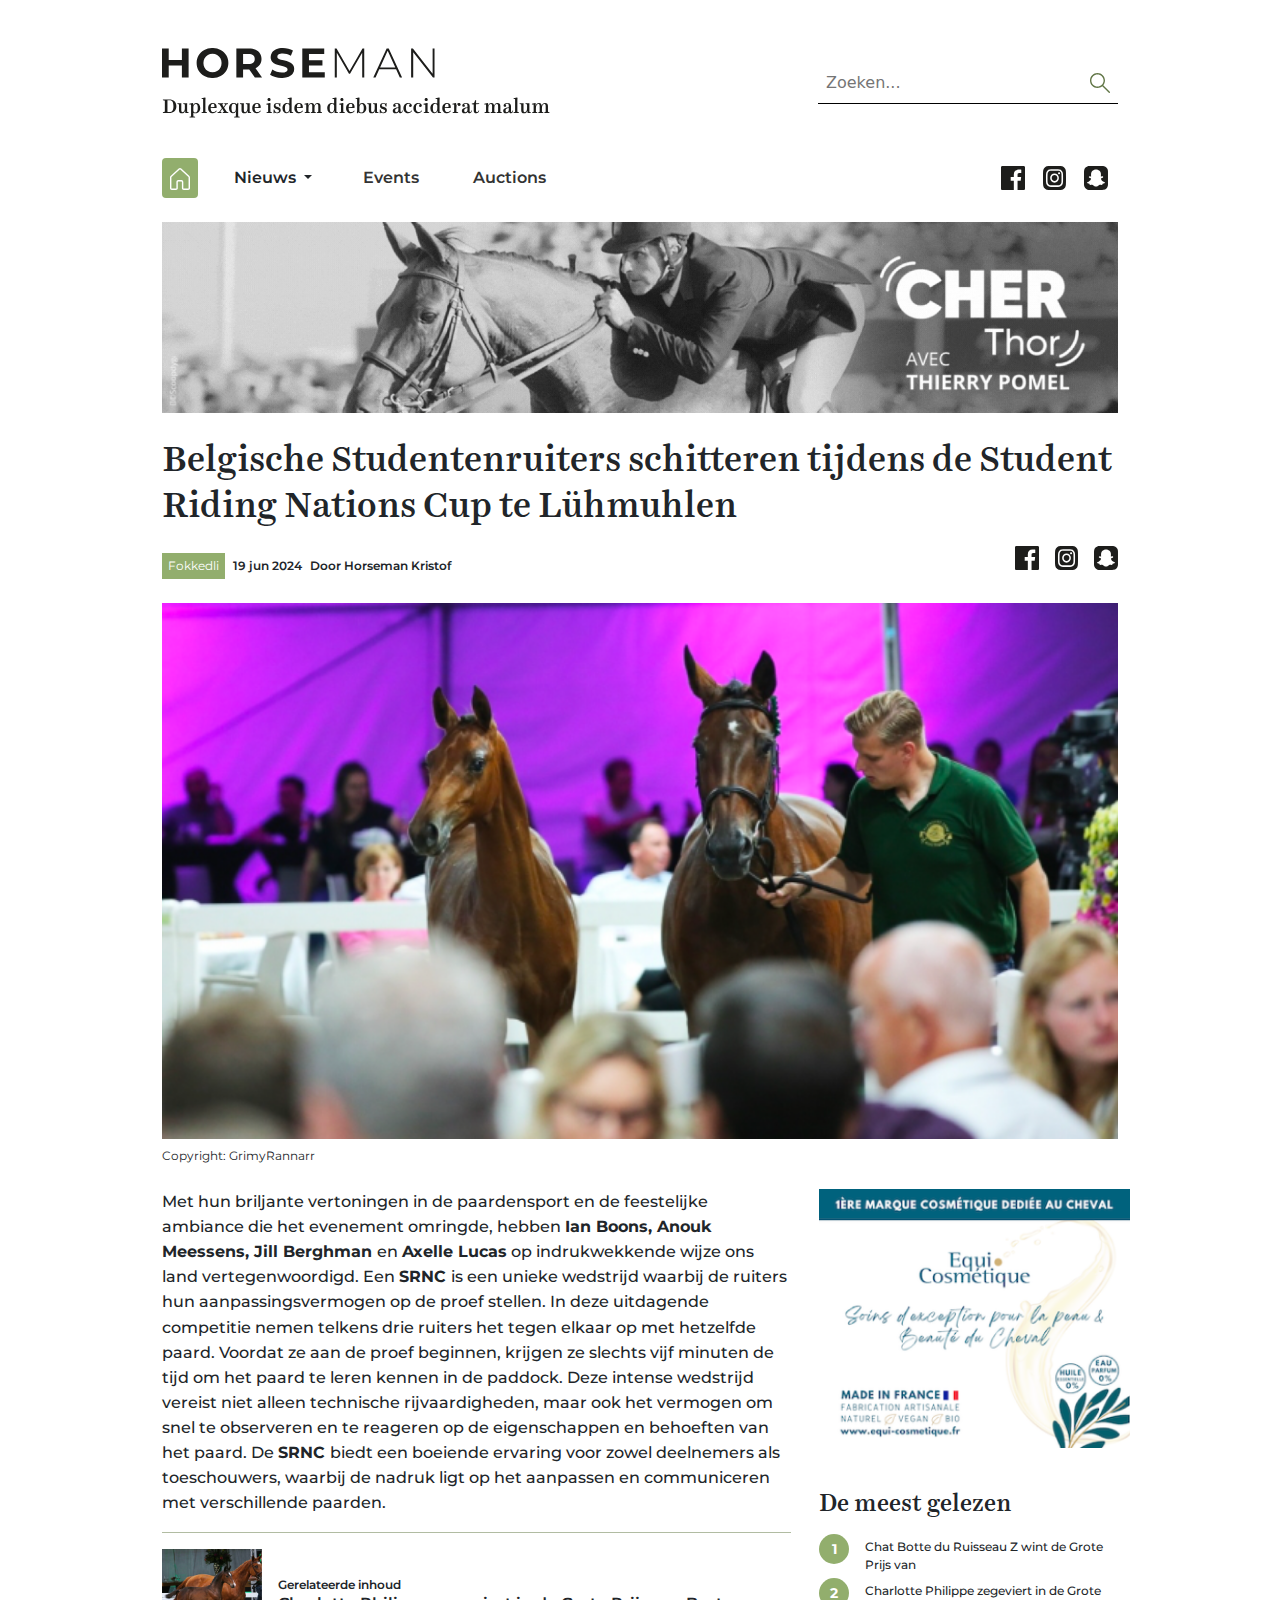
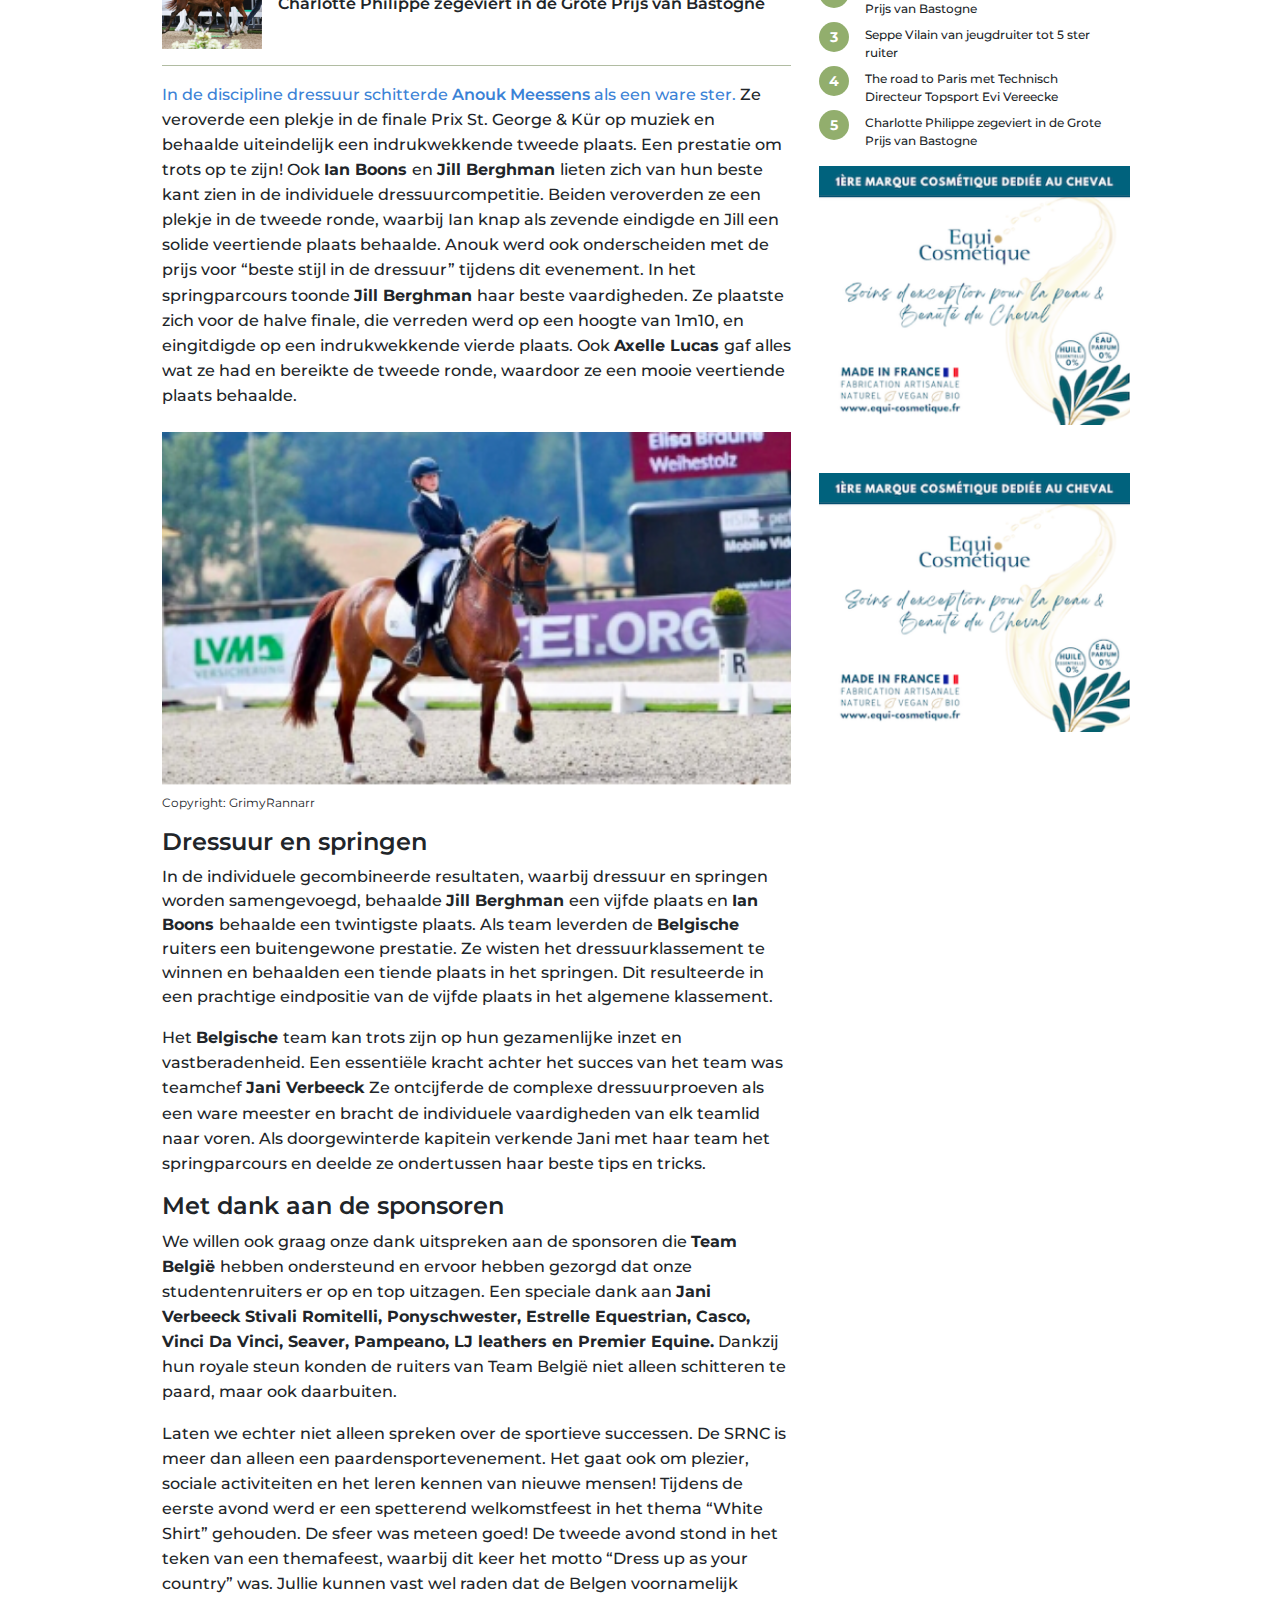
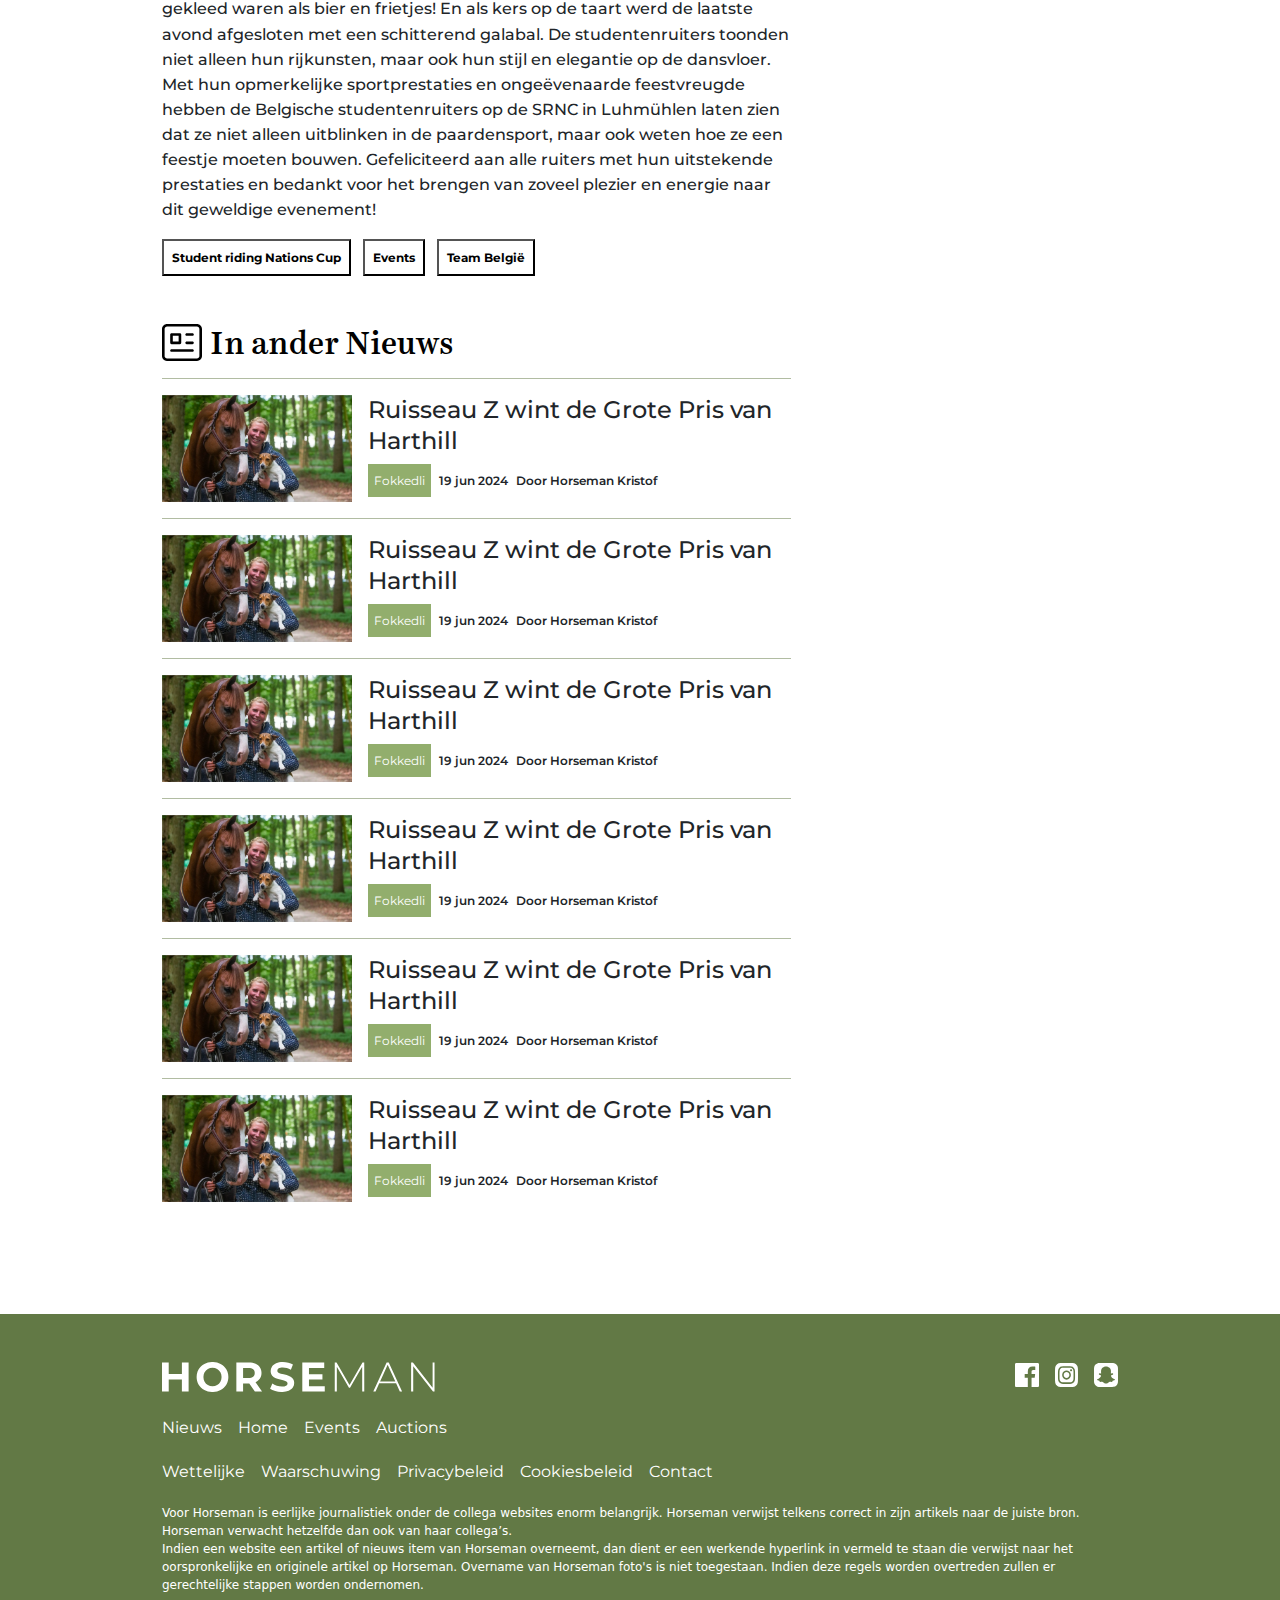
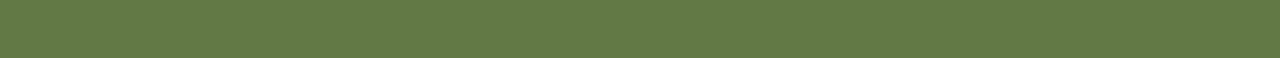
==== commit 30fecbac: "header" ====
--- a/article.html
+++ b/article.html
@@ -16,6 +16,68 @@
 </head>
 
 <body>
+    
+    <!-- Header -->
+
+    <header class="mt-5">
+        <div class="container">
+            <div class="d-flex align-items-center justify-content-between">
+                <img src="assets/images/svg/Logo.svg" alt="logo" class="d-none d-sm-block">
+                <button class="border-0 d-md-none"><img src="assets/images/svg/Toogle.svg" alt="Toogle"></button>
+                <div class="border-1 border-bottom border-black max_w_300 w-100 d-flex justify-content-between pe-2">
+                    <input class="border-0 ps-2  w-100 py-2 focus-ring-light" type="text" placeholder="Zoeken...">
+                    <img src="assets/images/svg/Search.svg" alt="Search">
+                </div>
+            </div>
+            <nav class="py-4  mt-3 align-items-center justify-content-between d-sm-flex">
+                <div class="d-flex column-gap-4 align-items-center font_montserrat fw-semibold">
+                    <a href="#" class="bg_primary p-2 rounded-1">
+                        <img src="assets/images/svg/Home.svg" alt="Home">
+                    </a>
+                    <!-- Dropdown -->
+                    <div class="dropdown">
+                        <button class="btn border-0 dropdown-toggle fw-semibold" type="button" data-bs-toggle="dropdown"
+                            aria-expanded="false">
+                            Nieuws
+                        </button>
+                        <ul class="dropdown-menu font_montserrat">
+                            <li><a class="dropdown-item" href="#">Blog</a></li>
+                            <li><a class="dropdown-item" href="#">Dressur</a></li>
+                            <li><a class="dropdown-item" href="#">Eventing</a></li>
+                            <li><a class="dropdown-item" href="#">Fokkerij</a></li>
+                            <li><a class="dropdown-item" href="#">Jumping</a></li>
+                            <li><a class="dropdown-item" href="#">Overigesport</a></li>
+                            <li><a class="dropdown-item" href="#">Promo</a></li>
+                            <li><a class="dropdown-item" href="#">Reportage</a></li>
+                            <li><a class="dropdown-item" href="#">Transfer</a></li>
+                            <li><a class="dropdown-item" href="#">Varia</a></li>
+                        </ul>
+                    </div>
+                    <ul class="d-flex column-gap-4 align-items-center justify-content-center p-0 mb-0">
+                        <li class="nav-item">
+                            <a href="/jass.html">Events</a>
+                        </li>
+                        <li class="nav-item">
+                            <a href="/article.html">Auctions</a>
+                        </li>
+                    </ul>
+                </div>
+
+                <div class="d-flex align-items-center column-gap-2 social-icons">
+                    <a href="#" target="_blank">
+                        <img src="assets/images/svg/Facebook.svg" alt="Facebook">
+                    </a>
+                    <a href="#" target="_blank">
+                        <img src="assets/images/svg/Insta.svg" alt="Instagram">
+                    </a>
+                    <a href="#" target="_blank">
+                        <img src="assets/images/svg/Snapchat.svg" alt="Snapchat">
+                    </a>
+                </div>
+            </nav>
+        </div>
+
+    </header>
     <!-- HERO-SECTION  -->
     <!-- BANNER-IMG  -->
     <section>
--- a/assets/style/style.css
+++ b/assets/style/style.css
@@ -1,169 +1,27 @@
 @import url("https://fonts.googleapis.com/css2?family=Montserrat:ital,wght@0,100..900;1,100..900&display=swap");
 
 * {
-  margin: 0;
-  padding: 0;
-  box-sizing: border-box;
-  list-style-type: none;
-  text-decoration: none !important;
-  transition: all 0.3s ease-in-out !important;
+    margin: 0;
+    padding: 0;
+    box-sizing: border-box;
+    list-style-type: none;
+    text-decoration: none !important;
+    transition: all 0.3s ease-in-out !important;
 }
 
 /* root */
 :root {
-  /* Color */
-  --primary-color: #92ae6d;
-  --black-color: #1d1d1b;
-  --secondary-color: #627945;
-  --dark-green: #627945;
-
-  /* font family */
-  --montserrat-font: "Montserrat";
-  /* font-weight  */
-  --fw-500: 500;
-
-  /* font-size */
-  --text-xs: 12px;
-  --text-xsm: 14px;
-  --text-sm: 16px;
-  --text-md: 20px;
-  --text-lg: 24px;
-  --text-xl: 36px;
-  --text-lg: 16px;
-}
-
-/* text color */
-.primary_color {
-  color: var(--primary-color);
-}
-
-.custom_container {
-  max-width: 980px !important;
-  width: 100% !important;
-  margin: 0 auto;
-}
-
-.black_color {
-  color: var(--black-color-color);
-}
-
-.dark_green_color {
-  color: var(--dark-green);
-}
-
-/* background color */
-.bg_primary {
-  background-color: var(--primary-color) !important;
-}
-
-.bg_dark_green {
-  background-color: var(--dark-green) !important;
-}
-
-.bg_secondary {
-  background-color: var(--secondary-color);
-}
-
-/* font-family */
-.font_montserrat {
-  font-family: var(--montserrat-font) !important;
-}
-
-/* font-weight  */
-.fw_500 {
-  font-weight: var(--fw-500) !important;
-}
-
-/* font-size */
-.text_xs {
-  font-size: var(--text-xs) !important;
-}
-
-.text_xsm {
-  font-size: var(--text-xsm) !important;
-}
-
-.text_sm {
-  font-size: var(--text-sm) !important;
-}
-
-.text_md {
-  font-size: var(--text-md) !important;
-}
-
-.text_lg {
-  font-size: var(--text-lg) !important;
-}
-
-.text_xl {
-  font-size: var(--text-xl) !important;
-}
-
-/*  */
-.max_w_648 {
-  max-width: 648px;
-}
-
-.lh_127 {
-  line-height: 127%;
-}
-
-.lh_157 {
-  line-height: 157%;
-}
-
-.btn_primary {
-  padding: 4px 6px;
-  background-color: var(--primary-color);
-  color: white;
-  border: 0px;
-  font-size: var(--text-xs);
-  font-family: 600;
-  font-family: var(--montserrat-font);
-}
-
-.color_blue {
-  color: #3b82d6;
-}
-
-.news_bg {
-  background: linear-gradient(to bottom, #eff1ec, #eff1ec);
-}
-
-.py_40 {
-  padding-top: 40px;
-  padding-bottom: 40px;
-}
-
-.my_40 {
-  margin-top: 40px;
-  margin-bottom: 40px;
-}
-
-.mt_40 {
-  margin-top: 40px;
-}
-
-.mb_40 {
-  margin-bottom: 40px;
-}
-
-.mt_60 {
-  margin-top: 60px;
-}
-
-.my_60 {
-  margin-top: 60px;
-  margin-bottom: 60px;
-}
-
-.container {
-  max-width: 980px !important;
-}
-
-/* Media Query  */
-@media (min-width: 767.98px) {
-  :root {
+    /* Color */
+    --primary-color: #92ae6d;
+    --black-color: #1d1d1b;
+    --secondary-color: #627945;
+    --dark-green: #627945;
+
+    /* font family */
+    --montserrat-font: "Montserrat";
+    /* font-weight  */
+    --fw-500: 500;
+
     /* font-size */
     --text-xs: 12px;
     --text-xsm: 14px;
@@ -171,60 +29,282 @@
     --text-md: 20px;
     --text-lg: 24px;
     --text-xl: 36px;
-  }
+    --text-lg: 16px;
+}
+
+/* text color */
+.primary_color {
+    color: var(--primary-color);
+}
+
+.custom_container {
+    max-width: 980px !important;
+    width: 100% !important;
+    margin: 0 auto;
+}
+
+.black_color {
+    color: var(--black-color-color);
+}
+
+.dark_green_color {
+    color: var(--dark-green);
+}
+
+/* background color */
+.bg_primary {
+    background-color: var(--primary-color) !important;
+}
+
+.bg_dark_green {
+    background-color: var(--dark-green) !important;
+}
+
+.bg_secondary {
+    background-color: var(--secondary-color);
+}
+
+/* font-family */
+.font_montserrat {
+    font-family: var(--montserrat-font) !important;
+}
+
+/* font-weight  */
+.fw_500 {
+    font-weight: var(--fw-500) !important;
+}
+
+/* font-size */
+.text_xs {
+    font-size: var(--text-xs) !important;
+}
+
+.text_xsm {
+    font-size: var(--text-xsm) !important;
+}
+
+.text_sm {
+    font-size: var(--text-sm) !important;
+}
+
+.text_md {
+    font-size: var(--text-md) !important;
+}
+
+.text_lg {
+    font-size: var(--text-lg) !important;
+}
+
+.text_xl {
+    font-size: var(--text-xl) !important;
+}
+
+/*  */
+.max_w_648 {
+    max-width: 648px;
+}
+
+.max_w_93 {
+    max-width: 93px;
+}
+
+
+
+.lh_127 {
+    line-height: 127%;
+}
+
+.lh_157 {
+    line-height: 157%;
+}
+
+.btn_primary {
+    padding: 4px 6px;
+    background-color: var(--primary-color);
+    color: white;
+    border: 0px;
+    font-size: var(--text-xs);
+    font-family: 600;
+    font-family: var(--montserrat-font);
+}
+
+.color_blue {
+    color: #3b82d6;
+}
+
+.news_bg {
+    background: linear-gradient(to bottom, #eff1ec, #eff1ec);
+}
+
+.py_40 {
+    padding-top: 40px;
+    padding-bottom: 40px;
+}
+
+.my_40 {
+    margin-top: 40px;
+    margin-bottom: 40px;
+}
+
+.mt_40 {
+    margin-top: 40px;
+}
+
+.mb_40 {
+    margin-bottom: 40px;
+}
+
+.mt_60 {
+    margin-top: 60px;
+}
+
+.my_60 {
+    margin-top: 60px;
+    margin-bottom: 60px;
+}
+
+.max_w_300 {
+    max-width: 300px;
+}
+
+.container {
+    max-width: 980px !important;
+}
+
+/* header Css  */
+a {
+    color: inherit;
+    /* Inherit color from parent */
+    text-decoration: none;
+    /* Remove underline */
+}
+
+a:hover {
+    color: var(--primary-color);
+    /* Optional: Add hover color */
+}
+
+/* Custom styles */
+.bg_primary {
+    background-color: var(--primary-color);
+    /* Customize your background color */
+}
+
+.nav-item a {
+    padding: 10px 15px;
+    color: #333;
+    /* Set link color */
+}
+
+.dropdown-menu {
+    background-color: var(--primary-color);
+    /* Background color for dropdown */
+    border-radius: 5px;
+    border: none;
+    /* Remove border */
+}
+
+.dropdown-item {
+    color: #333;
+    /* Set dropdown item color */
+    padding: 10px 20px;
+    /* Add some padding */
+}
+
+.dropdown-item:hover {
+    background-color: var(--primary-color);
+    /* Background on hover */
+}
+
+.social-icons a {
+    margin-right: 10px;
+    /* Spacing between icons */
+}
+
+/* Flexbox adjustments */
+.nav-section {
+    gap: 20px;
+}
+
+.column-gap-2 {
+    gap: 10px;
+    /* Adjust gap for social icons */
+}
+
+/* Media Query  */
+@media (min-width: 767.98px) {
+    :root {
+        /* font-size */
+        --text-xs: 12px;
+        --text-xsm: 14px;
+        --text-sm: 16px;
+        --text-md: 20px;
+        --text-lg: 24px;
+        --text-xl: 36px;
+    }
+
+    .max_w_121 {
+        max-width: 121px;
+    }
 }
 
 @media (max-width: 767.98px) {
-  :root {
-    /* font-size */
-    --text-xs: 12px;
-    --text-xsm: 14px;
-    --text-sm: 16px;
-    --text-md: 20px;
-    --text-lg: 24px;
-    --text-xl: 32px;
-  }
+    :root {
+        /* font-size */
+        --text-xs: 12px;
+        --text-xsm: 14px;
+        --text-sm: 16px;
+        --text-md: 20px;
+        --text-lg: 24px;
+        --text-xl: 32px;
+    }
 }
 
 @media (max-width: 568.98px) {
-  :root {
-    /* font-size */
-    --text-xs: 12px;
-    --text-xsm: 12px;
-    --text-sm: 14px;
-    --text-md: 18px;
-    --text-lg: 20px;
-    --text-xl: 24px;
-  }
+    :root {
+        /* font-size */
+        --text-xs: 12px;
+        --text-xsm: 12px;
+        --text-sm: 14px;
+        --text-md: 18px;
+        --text-lg: 20px;
+        --text-xl: 24px;
+    }
 }
 
 @font-face {
-  font-family: "HarrietText";
-  src: url("../fonts/HARRIETTEXTBOLD.OTF") format("opentype");
-  font-weight: 700; /* Bold */
-}
+    font-family: "HarrietText";
+    src: url("../fonts/HARRIETTEXTBOLD.OTF") format("opentype");
+    font-weight: 700;
+    /* Bold */
+}
+
 .font-harriettext-bold {
-  font-family: "HarrietText", sans-serif;
-  font-weight: 700;
+    font-family: "HarrietText", sans-serif;
+    font-weight: 700;
 }
 
 @font-face {
-  font-family: "HarrietText";
-  src: url("../fonts/HARRIETTEXTMEDIUM.OTF") format("opentype");
-  font-weight: 500;
-}
+    font-family: "HarrietText";
+    src: url("../fonts/HARRIETTEXTMEDIUM.OTF") format("opentype");
+    font-weight: 500;
+}
+
 .font-harriettext-medium {
-  font-family: "HarrietText", sans-serif;
-  font-weight: 500;
-}
+    font-family: "HarrietText", sans-serif;
+    font-weight: 500;
+}
+
 @font-face {
-  font-family: "HarrietText";
-  src: url("../fonts/HARRIETTEXTREGULAR.OTF") format("opentype");
-  font-weight: 400; /* Bold */
-}
+    font-family: "HarrietText";
+    src: url("../fonts/HARRIETTEXTREGULAR.OTF") format("opentype");
+    font-weight: 400;
+    /* Bold */
+}
+
 .font-harriettext-ragular {
-  font-family: "HarrietText", sans-serif;
-  font-weight: 400;
-}
-
-/* Add more font weights if you have them */
+    font-family: "HarrietText", sans-serif;
+    font-weight: 400;
+}
+
+/* Add more font weights if you have them */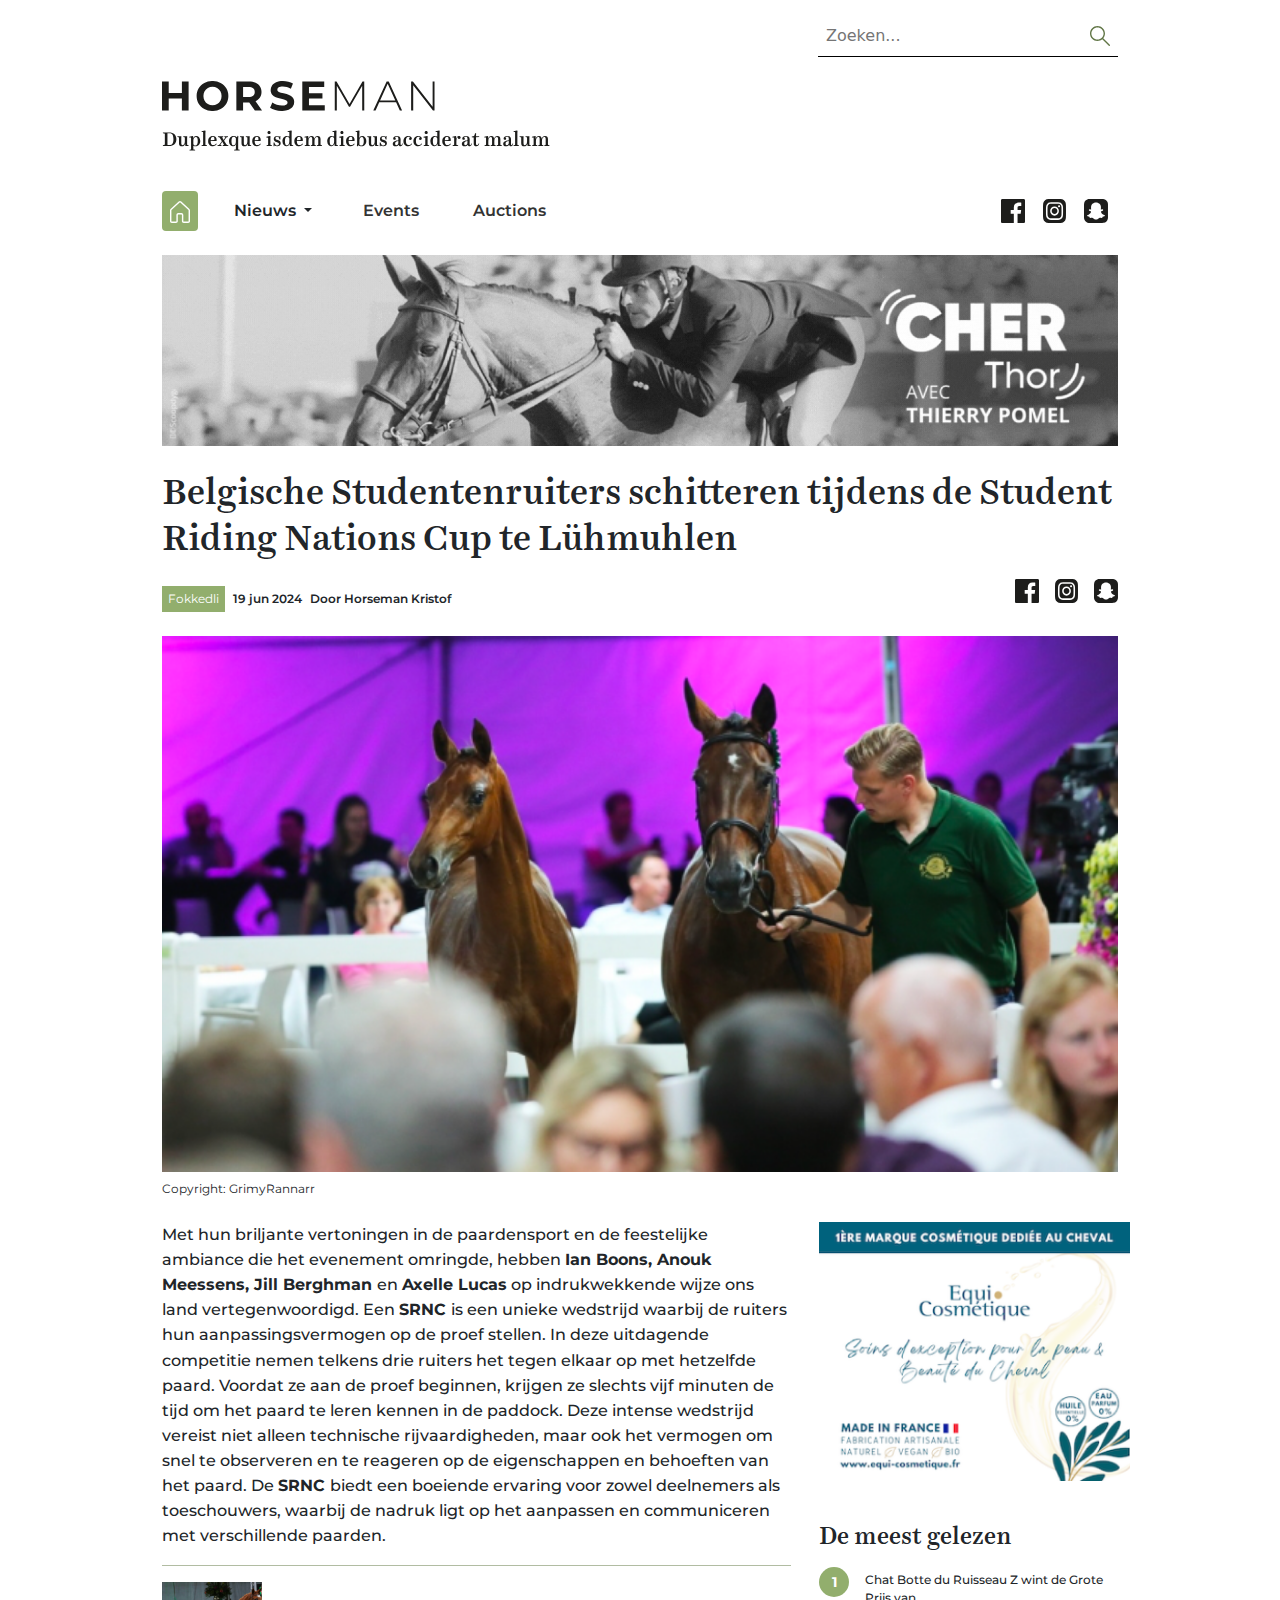
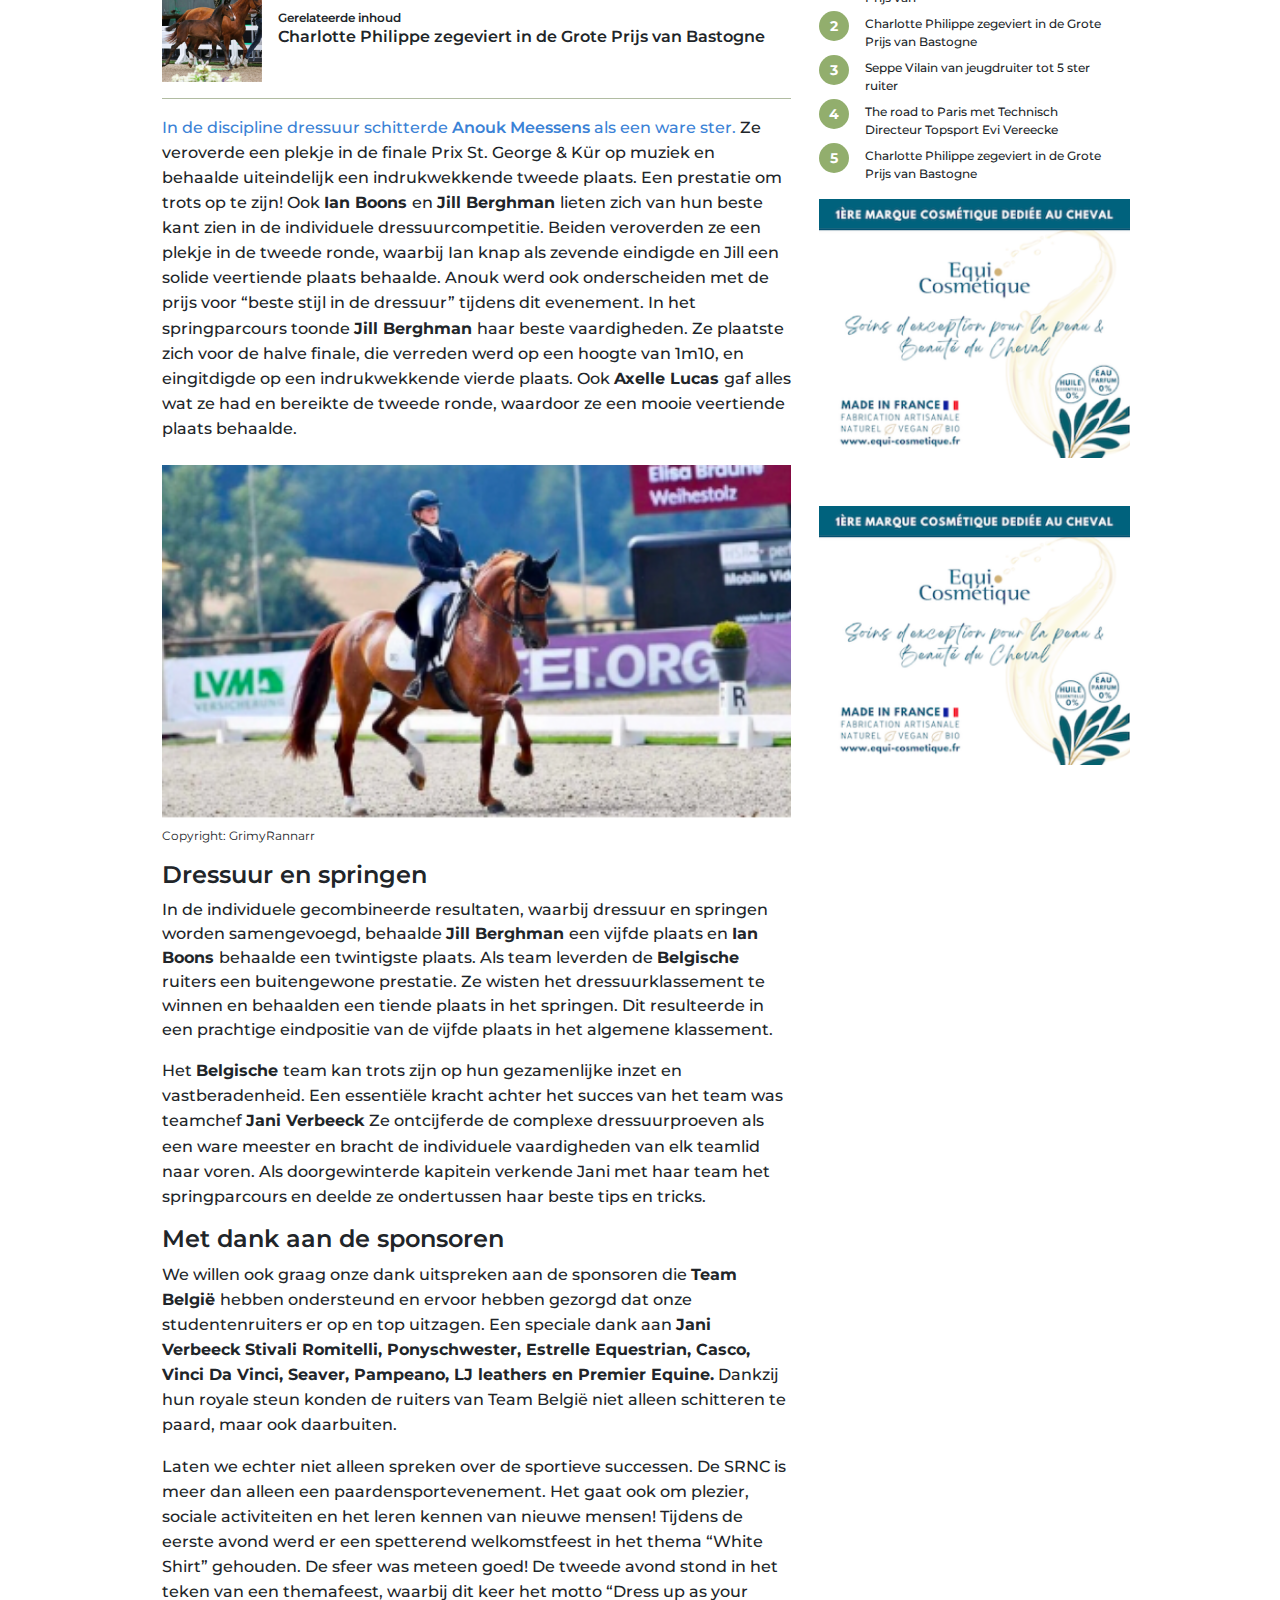
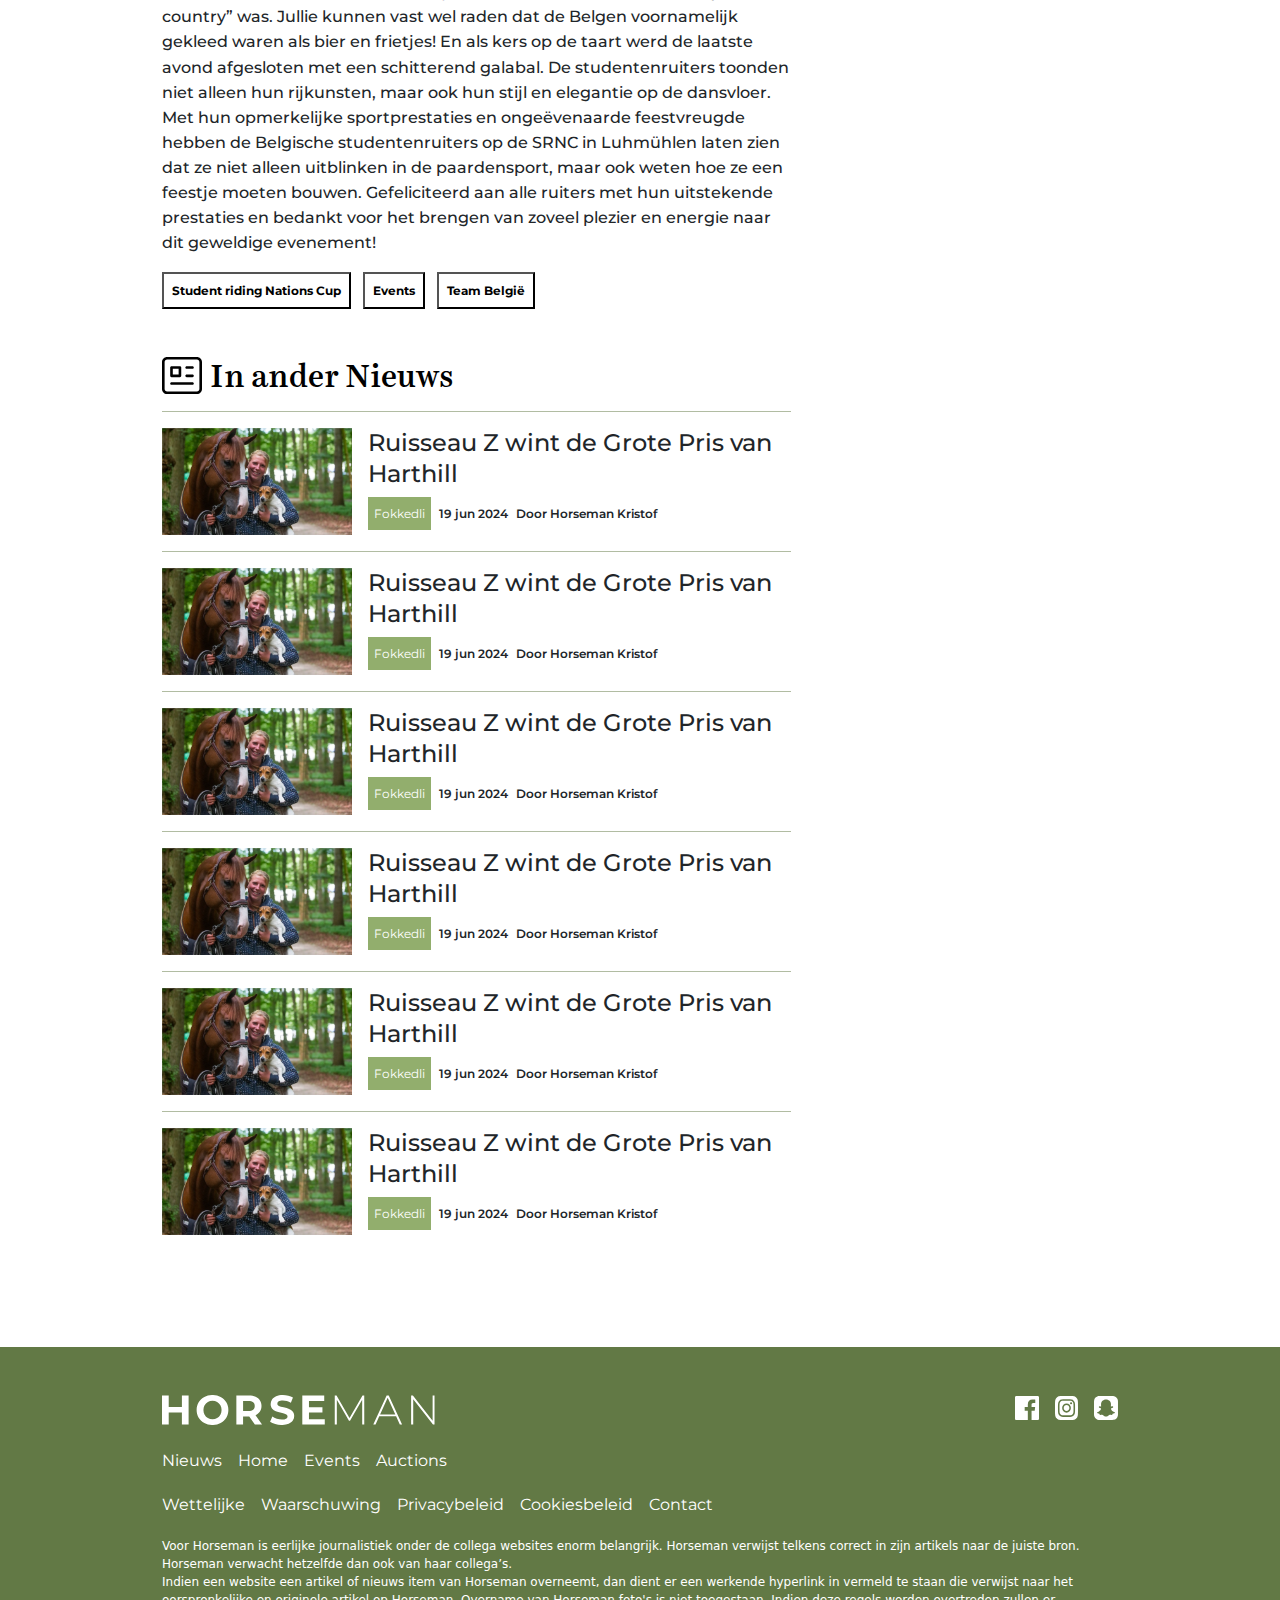
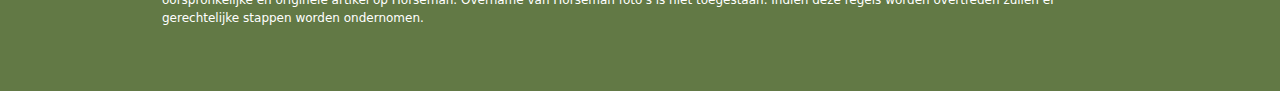
==== commit e71ce68c: "changes" ====
--- a/article.html
+++ b/article.html
@@ -16,68 +16,100 @@
 </head>
 
 <body>
-    
-    <!-- Header -->
-
-    <header class="mt-5">
-        <div class="container">
-            <div class="d-flex align-items-center justify-content-between">
-                <img src="assets/images/svg/Logo.svg" alt="logo" class="d-none d-sm-block">
-                <button class="border-0 d-md-none"><img src="assets/images/svg/Toogle.svg" alt="Toogle"></button>
-                <div class="border-1 border-bottom border-black max_w_300 w-100 d-flex justify-content-between pe-2">
-                    <input class="border-0 ps-2  w-100 py-2 focus-ring-light" type="text" placeholder="Zoeken...">
-                    <img src="assets/images/svg/Search.svg" alt="Search">
-                </div>
+
+<!-- Header -->
+<div class="d-sm-none" id="header">
+    <div class="">
+        <div class="d-flex justify-content-end">
+            <button class="close_btn text-end border-0" id="close_btn"><img src="assets/images/svg/Close.svg"
+                    alt="close_btn"></button>
+        </div>
+        <ul class="nav-link d-flex flex-column row-gap-3 font_montserrat mt-4">
+            <li><a class="nav-link" href="/">Home</a></li>
+            <li><a class="nav-link" href="/jass.html">Nieuws</a></li>
+            <li><a class="nav-link" href="#">Blog</a></li>
+            <li><a class="nav-link" href="#">Dressur</a></li>
+            <li><a class="nav-link" href="#">Eventing</a></li>
+            <li><a class="nav-link" href="#">Fokkerij</a></li>
+            <li><a class="nav-link" href="#">Jumping</a></li>
+            <li><a class="nav-link" href="#">Overigesport</a></li>
+            <li><a class="nav-link" href="#">Promo</a></li>
+            <li><a class="nav-link" href="#">Reportage</a></li>
+            <li><a class="nav-link" href="#">Transfer</a></li>
+            <li><a class="nav-link" href="#">Varia</a></li>
+            <li><a class="nav-link" href="/jass.html">Events</a></li>
+            <li><a class="nav-link" href="/article.html">Auctions</a></li>
+        </ul>
+
+    </div>
+
+</div>
+
+<header class="mt-3">
+    <div class="container">
+        <div class="d-flex align-items-center justify-content-between justify-content-md-end">
+            <button class="border-0  d-md-none " id="toggleButton"><img src="assets/images/svg/Toogle.svg"
+                    alt="Toogle"></button>
+            <div class=" searchbar  max_w_300 w-100 d-flex justify-content-end justify-content-sm-between pe-2">
+                <input class="border-0 ps-2 d-none d-sm-block w-100 py-2 focus-ring-light" type="text"
+                    placeholder="Zoeken...">
+                <img src="assets/images/svg/Search.svg" alt="Search">
             </div>
-            <nav class="py-4  mt-3 align-items-center justify-content-between d-sm-flex">
-                <div class="d-flex column-gap-4 align-items-center font_montserrat fw-semibold">
-                    <a href="#" class="bg_primary p-2 rounded-1">
-                        <img src="assets/images/svg/Home.svg" alt="Home">
-                    </a>
-                    <!-- Dropdown -->
-                    <div class="dropdown">
-                        <button class="btn border-0 dropdown-toggle fw-semibold" type="button" data-bs-toggle="dropdown"
-                            aria-expanded="false">
-                            Nieuws
-                        </button>
-                        <ul class="dropdown-menu font_montserrat">
-                            <li><a class="dropdown-item" href="#">Blog</a></li>
-                            <li><a class="dropdown-item" href="#">Dressur</a></li>
-                            <li><a class="dropdown-item" href="#">Eventing</a></li>
-                            <li><a class="dropdown-item" href="#">Fokkerij</a></li>
-                            <li><a class="dropdown-item" href="#">Jumping</a></li>
-                            <li><a class="dropdown-item" href="#">Overigesport</a></li>
-                            <li><a class="dropdown-item" href="#">Promo</a></li>
-                            <li><a class="dropdown-item" href="#">Reportage</a></li>
-                            <li><a class="dropdown-item" href="#">Transfer</a></li>
-                            <li><a class="dropdown-item" href="#">Varia</a></li>
-                        </ul>
-                    </div>
-                    <ul class="d-flex column-gap-4 align-items-center justify-content-center p-0 mb-0">
-                        <li class="nav-item">
-                            <a href="/jass.html">Events</a>
-                        </li>
-                        <li class="nav-item">
-                            <a href="/article.html">Auctions</a>
-                        </li>
+        </div>
+        <a href="/" class="d-block w-100"><img src="assets/images/svg/Logo.svg" alt="logo"
+                class="d-none d-sm-block mt-4"></a>
+        <a href="/" class="d-block w-100"><img src="assets/images/svg/MobileLogo.svg" alt="logo"
+                class="d-sm-none mt-4"></a>
+        <!-- Menu Bar -->
+        <nav class="py-4 d-none mt-3 align-items-center justify-content-between d-sm-flex">
+            <div class="d-flex column-gap-4 align-items-center font_montserrat fw-semibold">
+                <a href="/" class="bg_primary p-2 rounded-1">
+                    <img src="assets/images/svg/Home.svg" alt="Home">
+                </a>
+                <!-- Dropdown -->
+                <div class="dropdown">
+                    <button class="btn border-0 dropdown-toggle fw-semibold" type="button" data-bs-toggle="dropdown"
+                        aria-expanded="false">
+                        Nieuws
+                    </button>
+                    <ul class="dropdown-menu font_montserrat">
+                        <li><a class="dropdown-item" href="#">Blog</a></li>
+                        <li><a class="dropdown-item" href="#">Dressur</a></li>
+                        <li><a class="dropdown-item" href="#">Eventing</a></li>
+                        <li><a class="dropdown-item" href="#">Fokkerij</a></li>
+                        <li><a class="dropdown-item" href="#">Jumping</a></li>
+                        <li><a class="dropdown-item" href="#">Overigesport</a></li>
+                        <li><a class="dropdown-item" href="#">Promo</a></li>
+                        <li><a class="dropdown-item" href="#">Reportage</a></li>
+                        <li><a class="dropdown-item" href="#">Transfer</a></li>
+                        <li><a class="dropdown-item" href="#">Varia</a></li>
                     </ul>
                 </div>
-
-                <div class="d-flex align-items-center column-gap-2 social-icons">
-                    <a href="#" target="_blank">
-                        <img src="assets/images/svg/Facebook.svg" alt="Facebook">
-                    </a>
-                    <a href="#" target="_blank">
-                        <img src="assets/images/svg/Insta.svg" alt="Instagram">
-                    </a>
-                    <a href="#" target="_blank">
-                        <img src="assets/images/svg/Snapchat.svg" alt="Snapchat">
-                    </a>
-                </div>
-            </nav>
-        </div>
-
-    </header>
+                <ul class="d-flex column-gap-4 align-items-center justify-content-center p-0 mb-0 ">
+                    <li class="nav-item">
+                        <a href="/jass.html">Events</a>
+                    </li>
+                    <li class="nav-item">
+                        <a href="/article.html">Auctions</a>
+                    </li>
+                </ul>
+            </div>
+
+            <div class="d-flex align-items-center column-gap-2 social-icons">
+                <a href="#" target="_blank">
+                    <img src="assets/images/svg/Facebook.svg" alt="Facebook">
+                </a>
+                <a href="#" target="_blank">
+                    <img src="assets/images/svg/Insta.svg" alt="Instagram">
+                </a>
+                <a href="#" target="_blank">
+                    <img src="assets/images/svg/Snapchat.svg" alt="Snapchat">
+                </a>
+            </div>
+        </nav>
+    </div>
+
+</header>
     <!-- HERO-SECTION  -->
     <!-- BANNER-IMG  -->
     <section>
@@ -318,26 +350,23 @@
                             uitstekende prestaties en bedankt voor het brengen van zoveel
                             plezier en energie naar dit geweldige evenement!
                         </p>
-                            <div class="d-flex mt-3 overflow-scroll tabs_wrap">
-          <button
-            class="px-sm-2 px-1 py-1 me-sm-2 me-1 fw-bolder  bg-transparent text_xs font_montserrat"
-          >
-          Student riding Nations Cup
-          </button>
-          <button
-            class="px-sm-2 px-1 py-1 me-sm-2 me-1 ms-1 fw-bolder  bg-transparent   text_xs font_montserrat"
-          >
-           Events
-          </button>
-          <button
-            class="px-sm-2 px-1 py-1 me-sm-2 me-1 ms-1 fw-bolder  bg-transparent  text_xs font_montserrat"
-          >
-          Team België
-          </button>
-         
-       
-        </div>    <img src="assets/images/png/marque.png" alt="marque"
-                        class="my-lg-0 my-5 px-lg-0 px-4 w-100 d-lg-none d-block " />
+                        <div class="d-flex mt-3 overflow-scroll tabs_wrap">
+                            <button
+                                class="px-sm-2 px-1 py-1 me-sm-2 me-1 fw-bolder  bg-transparent text_xs font_montserrat">
+                                Student riding Nations Cup
+                            </button>
+                            <button
+                                class="px-sm-2 px-1 py-1 me-sm-2 me-1 ms-1 fw-bolder  bg-transparent   text_xs font_montserrat">
+                                Events
+                            </button>
+                            <button
+                                class="px-sm-2 px-1 py-1 me-sm-2 me-1 ms-1 fw-bolder  bg-transparent  text_xs font_montserrat">
+                                Team België
+                            </button>
+
+
+                        </div> <img src="assets/images/png/marque.png" alt="marque"
+                            class="my-lg-0 my-5 px-lg-0 px-4 w-100 d-lg-none d-block " />
                         <!-- hide on mobile  -->
                         <div class="  mt-5 ">
                             <div class="d-flex align-items-center  mb-3">
@@ -463,7 +492,7 @@
                                     </div>
                                 </div>
                             </div>
-                            
+
                             <div class="d-flex blogs_wrap py-3">
                                 <img src="assets/images/png/Ruisseau.png" class="blog_img" alt="Ruisseau" />
                                 <div class="d-flex flex-column ms-sm-2 px-2">
@@ -943,8 +972,8 @@
     <!-- FOOTER-ENDS  -->
     <!-- bootstrap js -->
     <script src="https://cdn.jsdelivr.net/npm/bootstrap@5.3.3/dist/js/bootstrap.bundle.min.js"
-        integrity="sha384-YvpcrYf0tY3lHB60NNkmXc5s9fDVZLESaAA55NDzOxhy9GkcIdslK1eN7N6jIeHz"
-        crossorigin="anonymous"></script>
+        integrity="sha384-YvpcrYf0tY3lHB60NNkmXc5s9fDVZLESaAA55NDzOxhy9GkcIdslK1eN7N6jIeHz" crossorigin="anonymous">
+    </script>
     <!-- js -->
     <script src="assets/js/app.js"></script>
 </body>
--- a/assets/style/style.css
+++ b/assets/style/style.css
@@ -180,7 +180,7 @@
 }
 
 a:hover {
-    color: var(--primary-color);
+    color: var(--primary-color) !important;
     /* Optional: Add hover color */
 }
 
@@ -230,6 +230,25 @@
     gap: 10px;
     /* Adjust gap for social icons */
 }
+
+.searchbar {
+    border-bottom: 1px solid black !important;
+}
+
+#header {
+    width: 100%;
+    height: 100%;
+    background-color: white;
+
+    padding: 20px;
+    position: fixed;
+    top: 0;
+    left: -600px;
+    /* Hide the header off-screen */
+    transition: left 0.3s ease;
+    z-index: 5;
+}
+
 
 /* Media Query  */
 @media (min-width: 767.98px) {
@@ -246,6 +265,8 @@
     .max_w_121 {
         max-width: 121px;
     }
+
+
 }
 
 @media (max-width: 767.98px) {
@@ -270,6 +291,10 @@
         --text-lg: 20px;
         --text-xl: 24px;
     }
+
+    .searchbar {
+        border-bottom: 1px solid transparent !important;
+    }
 }
 
 @font-face {
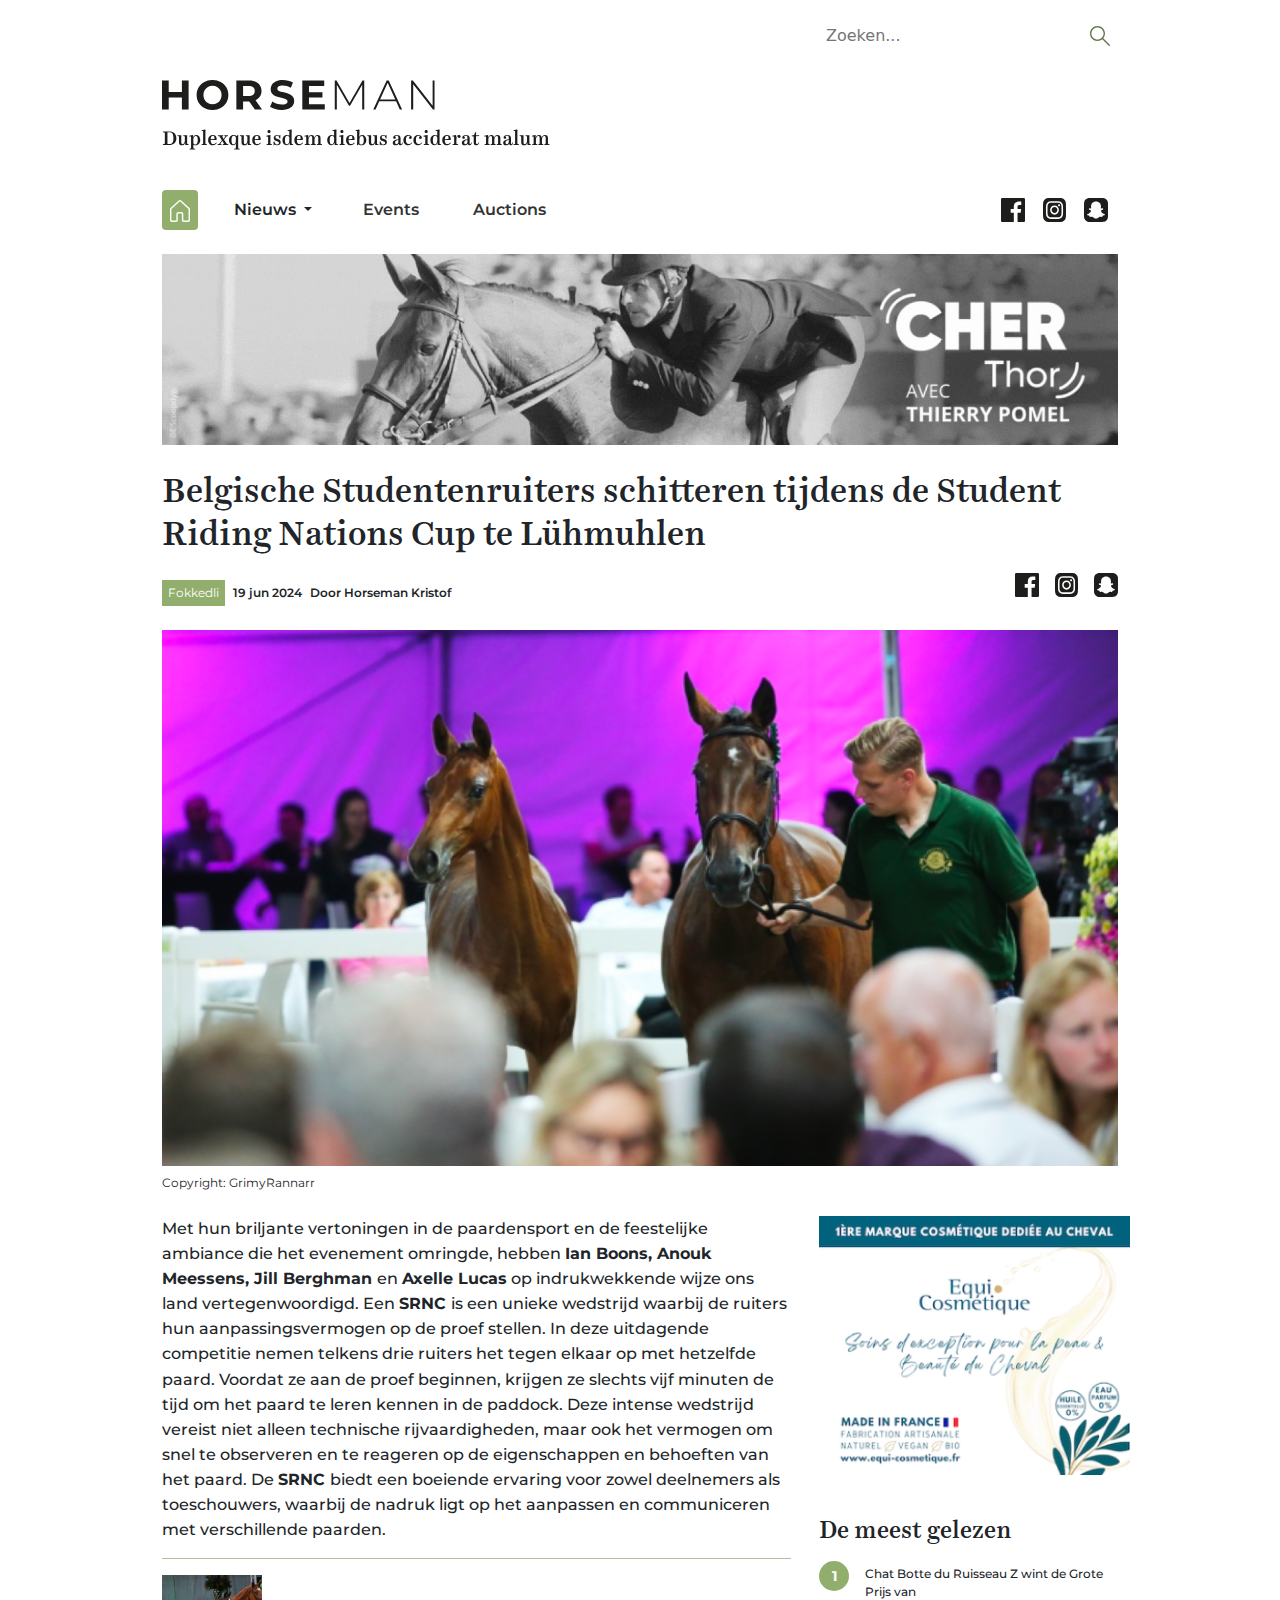
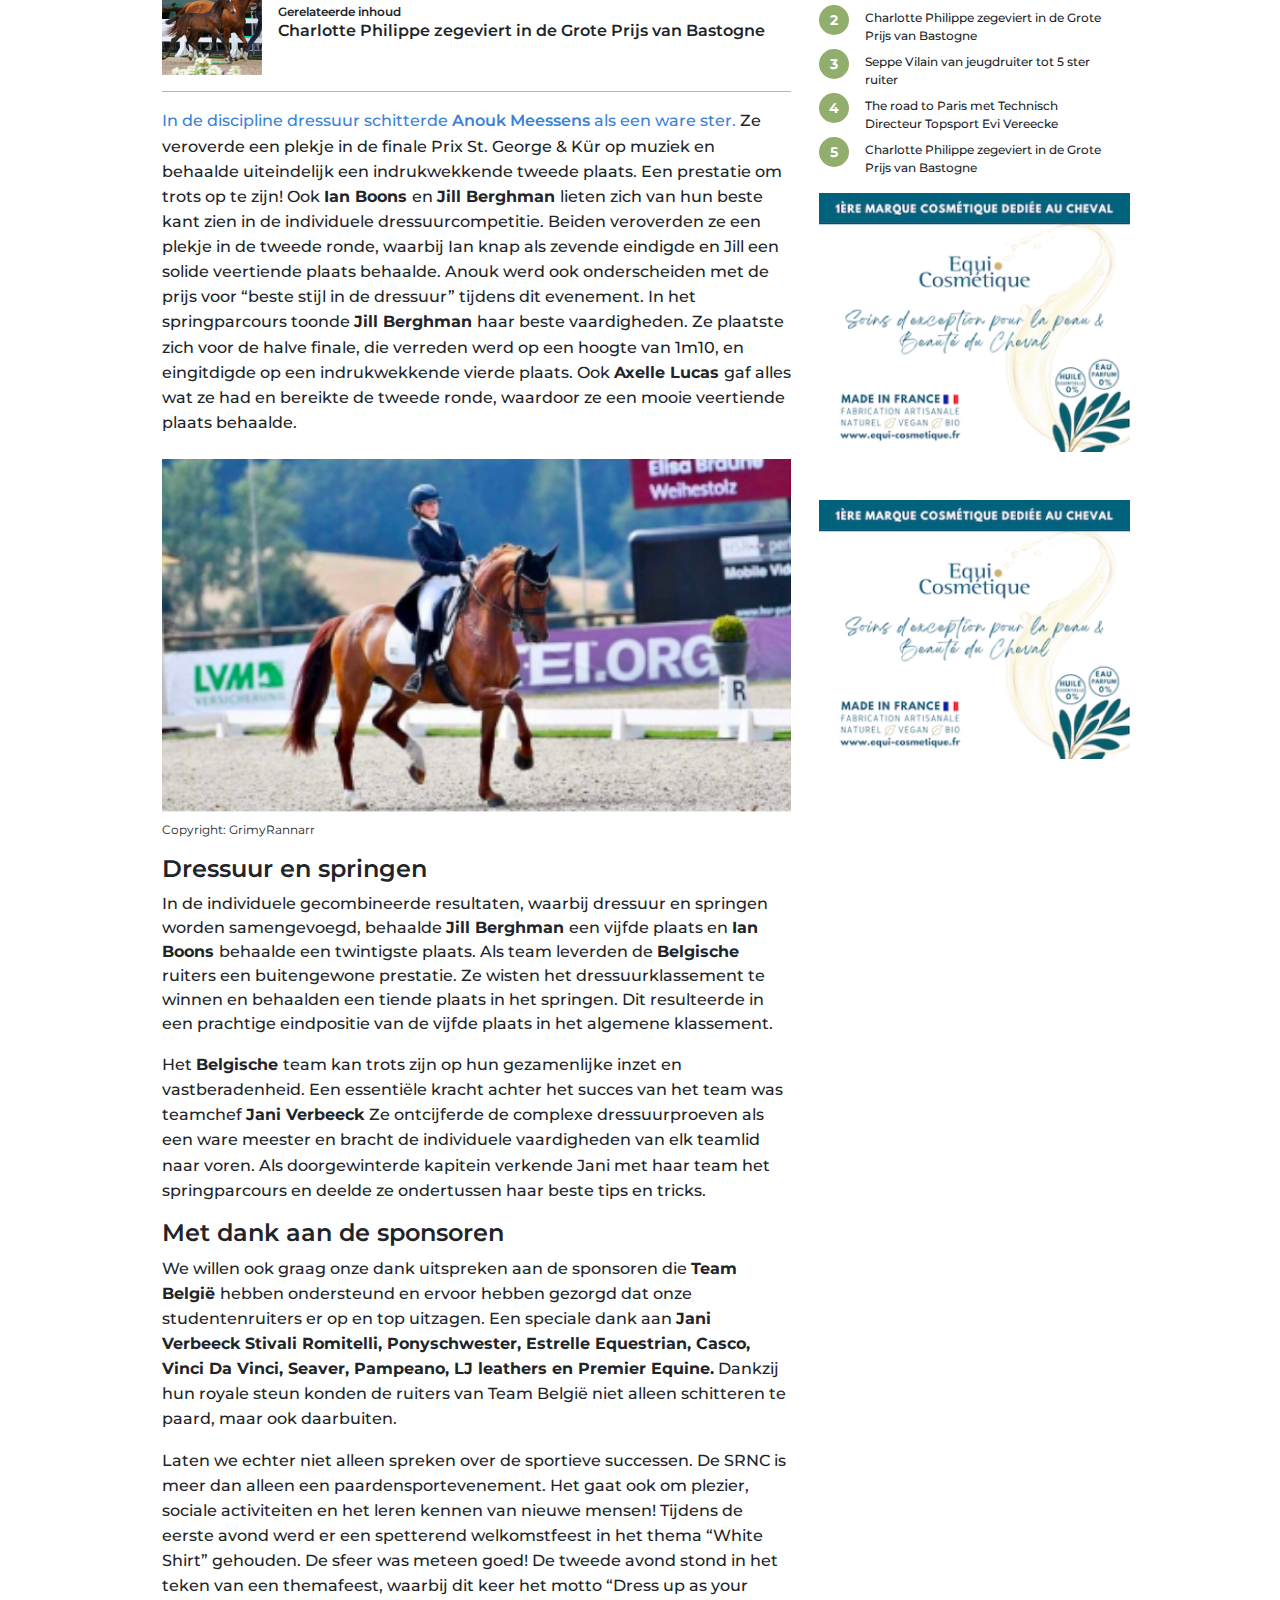
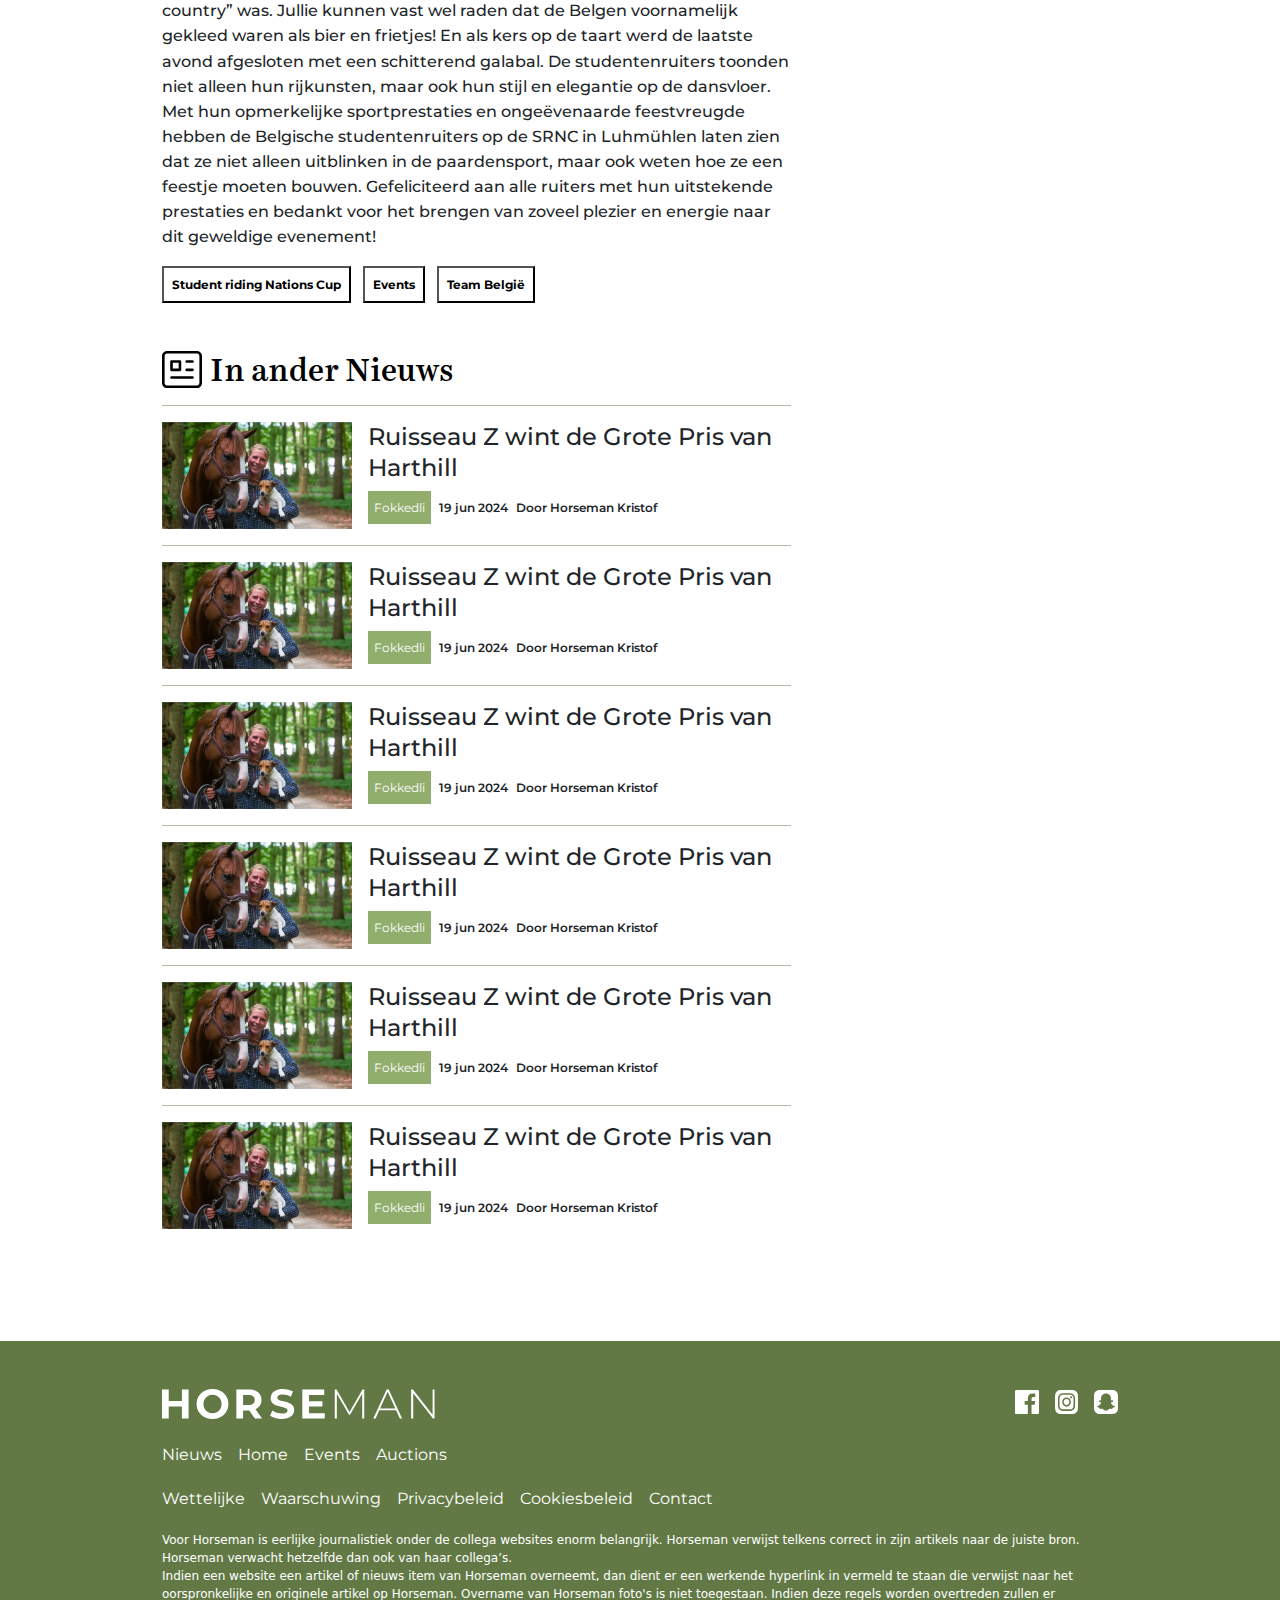
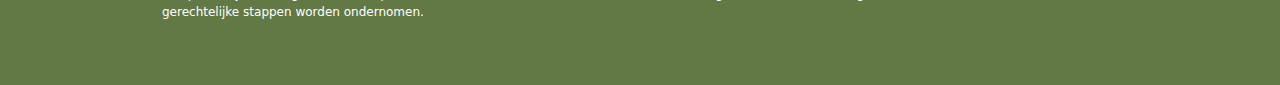
==== commit 93d18b98: "changes" ====
--- a/article.html
+++ b/article.html
@@ -17,8 +17,8 @@
 
 <body>
 
-<!-- Header -->
-<div class="d-sm-none" id="header">
+ <!-- Header -->
+ <div class="d-sm-none" id="header">
     <div class="">
         <div class="d-flex justify-content-end">
             <button class="close_btn text-end border-0" id="close_btn"><img src="assets/images/svg/Close.svg"
--- a/assets/style/style.css
+++ b/assets/style/style.css
@@ -1,335 +1,308 @@
 @import url("https://fonts.googleapis.com/css2?family=Montserrat:ital,wght@0,100..900;1,100..900&display=swap");
 
 * {
-    margin: 0;
-    padding: 0;
-    box-sizing: border-box;
-    list-style-type: none;
-    text-decoration: none !important;
-    transition: all 0.3s ease-in-out !important;
+  margin: 0;
+  padding: 0;
+  box-sizing: border-box;
+  list-style-type: none;
+  text-decoration: none !important;
+  transition: all 0.3s ease-in-out !important;
 }
 
 /* root */
 :root {
-    /* Color */
-    --primary-color: #92ae6d;
-    --black-color: #1d1d1b;
-    --secondary-color: #627945;
-    --dark-green: #627945;
-
-    /* font family */
-    --montserrat-font: "Montserrat";
-    /* font-weight  */
-    --fw-500: 500;
-
+  /* Color */
+  --primary-color: #92ae6d;
+  --black-color: #1d1d1b;
+  --secondary-color: #627945;
+  --dark-green: #627945;
+
+  /* font family */
+  --montserrat-font: "Montserrat";
+  /* font-weight  */
+  --fw-500: 500;
+
+  /* font-size */
+  --text-xs: 12px;
+  --text-xsm: 14px;
+  --text-sm: 16px;
+  --text-md: 20px;
+  --text-lg: 24px;
+  --text-xl: 36px;
+  --text-lg: 16px;
+}
+
+/* text color */
+.primary_color {
+  color: var(--primary-color);
+}
+
+.custom_container {
+  max-width: 980px !important;
+  width: 100% !important;
+  margin: 0 auto;
+}
+
+.black_color {
+  color: var(--black-color-color);
+}
+
+.dark_green_color {
+  color: var(--dark-green);
+}
+
+/* background color */
+.bg_primary {
+  background-color: var(--primary-color) !important;
+}
+
+.bg_dark_green {
+  background-color: var(--dark-green) !important;
+}
+
+.bg_secondary {
+  background-color: var(--secondary-color);
+}
+
+/* font-family */
+.font_montserrat {
+  font-family: var(--montserrat-font) !important;
+}
+
+/* font-weight  */
+.fw_500 {
+  font-weight: var(--fw-500) !important;
+}
+
+/* font-size */
+.text_xs {
+  font-size: var(--text-xs) !important;
+}
+
+.text_xsm {
+  font-size: var(--text-xsm) !important;
+}
+
+.text_sm {
+  font-size: var(--text-sm) !important;
+}
+
+.text_md {
+  font-size: var(--text-md) !important;
+}
+
+.text_lg {
+  font-size: var(--text-lg) !important;
+}
+
+.text_xl {
+  font-size: var(--text-xl) !important;
+}
+
+/*  */
+.max_w_648 {
+  max-width: 648px;
+}
+
+.max_w_93 {
+  max-width: 93px;
+}
+
+.lh_127 {
+  line-height: 127%;
+}
+
+.lh_157 {
+  line-height: 157%;
+}
+
+.btn_primary {
+  padding: 4px 6px;
+  background-color: var(--primary-color);
+  color: white;
+  border: 0px;
+  font-size: var(--text-xs);
+  font-family: 600;
+  font-family: var(--montserrat-font);
+}
+
+.color_blue {
+  color: #3b82d6;
+}
+
+.news_bg {
+  background: linear-gradient(to bottom, #eff1ec, #eff1ec);
+}
+
+.py_40 {
+  padding-top: 40px;
+  padding-bottom: 40px;
+}
+
+.my_40 {
+  margin-top: 40px;
+  margin-bottom: 40px;
+}
+
+.mt_40 {
+  margin-top: 40px;
+}
+
+.mb_40 {
+  margin-bottom: 40px;
+}
+
+.mt_60 {
+  margin-top: 60px;
+}
+
+.my_60 {
+  margin-top: 60px;
+  margin-bottom: 60px;
+}
+
+.max_w_300 {
+  max-width: 300px;
+}
+
+.container {
+  max-width: 980px !important;
+}
+
+/* header Css  */
+a {
+  color: inherit;
+  /* Inherit color from parent */
+  text-decoration: none;
+  /* Remove underline */
+}
+
+a:hover {
+  color: var(--primary-color);
+  /* Optional: Add hover color */
+}
+
+/* Custom styles */
+.bg_primary {
+  background-color: var(--primary-color);
+  /* Customize your background color */
+}
+
+.nav-item a {
+  padding: 10px 15px;
+  color: #333;
+  /* Set link color */
+}
+
+.dropdown-menu {
+  background-color: var(--primary-color);
+  /* Background color for dropdown */
+  border-radius: 5px;
+  border: none;
+  /* Remove border */
+}
+
+.dropdown-item {
+  color: #333;
+  /* Set dropdown item color */
+  padding: 10px 20px;
+  /* Add some padding */
+}
+
+.dropdown-item:hover {
+  background-color: var(--primary-color);
+  /* Background on hover */
+}
+
+.social-icons a {
+  margin-right: 10px;
+  /* Spacing between icons */
+}
+
+/* Flexbox adjustments */
+.nav-section {
+  gap: 20px;
+}
+
+.column-gap-2 {
+  gap: 10px;
+  /* Adjust gap for social icons */
+}
+
+/* Media Query  */
+@media (min-width: 767.98px) {
+  :root {
     /* font-size */
     --text-xs: 12px;
     --text-xsm: 14px;
     --text-sm: 16px;
     --text-md: 20px;
     --text-lg: 24px;
-    --text-xl: 36px;
-    --text-lg: 16px;
-}
-
-/* text color */
-.primary_color {
-    color: var(--primary-color);
-}
-
-.custom_container {
-    max-width: 980px !important;
-    width: 100% !important;
-    margin: 0 auto;
-}
-
-.black_color {
-    color: var(--black-color-color);
-}
-
-.dark_green_color {
-    color: var(--dark-green);
-}
-
-/* background color */
-.bg_primary {
-    background-color: var(--primary-color) !important;
-}
-
-.bg_dark_green {
-    background-color: var(--dark-green) !important;
-}
-
-.bg_secondary {
-    background-color: var(--secondary-color);
-}
-
-/* font-family */
-.font_montserrat {
-    font-family: var(--montserrat-font) !important;
-}
-
-/* font-weight  */
-.fw_500 {
-    font-weight: var(--fw-500) !important;
-}
-
-/* font-size */
-.text_xs {
-    font-size: var(--text-xs) !important;
-}
-
-.text_xsm {
-    font-size: var(--text-xsm) !important;
-}
-
-.text_sm {
-    font-size: var(--text-sm) !important;
-}
-
-.text_md {
-    font-size: var(--text-md) !important;
-}
-
-.text_lg {
-    font-size: var(--text-lg) !important;
-}
-
-.text_xl {
-    font-size: var(--text-xl) !important;
-}
-
-/*  */
-.max_w_648 {
-    max-width: 648px;
-}
-
-.max_w_93 {
-    max-width: 93px;
-}
-
-
-
-.lh_127 {
-    line-height: 127%;
-}
-
-.lh_157 {
-    line-height: 157%;
-}
-
-.btn_primary {
-    padding: 4px 6px;
-    background-color: var(--primary-color);
-    color: white;
-    border: 0px;
-    font-size: var(--text-xs);
-    font-family: 600;
-    font-family: var(--montserrat-font);
-}
-
-.color_blue {
-    color: #3b82d6;
-}
-
-.news_bg {
-    background: linear-gradient(to bottom, #eff1ec, #eff1ec);
-}
-
-.py_40 {
-    padding-top: 40px;
-    padding-bottom: 40px;
-}
-
-.my_40 {
-    margin-top: 40px;
-    margin-bottom: 40px;
-}
-
-.mt_40 {
-    margin-top: 40px;
-}
-
-.mb_40 {
-    margin-bottom: 40px;
-}
-
-.mt_60 {
-    margin-top: 60px;
-}
-
-.my_60 {
-    margin-top: 60px;
-    margin-bottom: 60px;
-}
-
-.max_w_300 {
-    max-width: 300px;
-}
-
-.container {
-    max-width: 980px !important;
-}
-
-/* header Css  */
-a {
-    color: inherit;
-    /* Inherit color from parent */
-    text-decoration: none;
-    /* Remove underline */
-}
-
-a:hover {
-    color: var(--primary-color) !important;
-    /* Optional: Add hover color */
-}
-
-/* Custom styles */
-.bg_primary {
-    background-color: var(--primary-color);
-    /* Customize your background color */
-}
-
-.nav-item a {
-    padding: 10px 15px;
-    color: #333;
-    /* Set link color */
-}
-
-.dropdown-menu {
-    background-color: var(--primary-color);
-    /* Background color for dropdown */
-    border-radius: 5px;
-    border: none;
-    /* Remove border */
-}
-
-.dropdown-item {
-    color: #333;
-    /* Set dropdown item color */
-    padding: 10px 20px;
-    /* Add some padding */
-}
-
-.dropdown-item:hover {
-    background-color: var(--primary-color);
-    /* Background on hover */
-}
-
-.social-icons a {
-    margin-right: 10px;
-    /* Spacing between icons */
-}
-
-/* Flexbox adjustments */
-.nav-section {
-    gap: 20px;
-}
-
-.column-gap-2 {
-    gap: 10px;
-    /* Adjust gap for social icons */
-}
-
-.searchbar {
-    border-bottom: 1px solid black !important;
-}
-
-#header {
-    width: 100%;
-    height: 100%;
-    background-color: white;
-
-    padding: 20px;
-    position: fixed;
-    top: 0;
-    left: -600px;
-    /* Hide the header off-screen */
-    transition: left 0.3s ease;
-    z-index: 5;
-}
-
-
-/* Media Query  */
-@media (min-width: 767.98px) {
-    :root {
-        /* font-size */
-        --text-xs: 12px;
-        --text-xsm: 14px;
-        --text-sm: 16px;
-        --text-md: 20px;
-        --text-lg: 24px;
-        --text-xl: 36px;
-    }
-
-    .max_w_121 {
-        max-width: 121px;
-    }
-
-
+    --text-xl: 34px;
+  }
+
+  .max_w_121 {
+    max-width: 121px;
+  }
 }
 
 @media (max-width: 767.98px) {
-    :root {
-        /* font-size */
-        --text-xs: 12px;
-        --text-xsm: 14px;
-        --text-sm: 16px;
-        --text-md: 20px;
-        --text-lg: 24px;
-        --text-xl: 32px;
-    }
+  :root {
+    /* font-size */
+    --text-xs: 12px;
+    --text-xsm: 14px;
+    --text-sm: 16px;
+    --text-md: 20px;
+    --text-lg: 24px;
+    --text-xl: 32px;
+  }
 }
 
 @media (max-width: 568.98px) {
-    :root {
-        /* font-size */
-        --text-xs: 12px;
-        --text-xsm: 12px;
-        --text-sm: 14px;
-        --text-md: 18px;
-        --text-lg: 20px;
-        --text-xl: 24px;
-    }
-
-    .searchbar {
-        border-bottom: 1px solid transparent !important;
-    }
+  :root {
+    /* font-size */
+    --text-xs: 12px;
+    --text-xsm: 12px;
+    --text-sm: 14px;
+    --text-md: 18px;
+    --text-lg: 20px;
+    --text-xl: 24px;
+  }
 }
 
 @font-face {
-    font-family: "HarrietText";
-    src: url("../fonts/HARRIETTEXTBOLD.OTF") format("opentype");
-    font-weight: 700;
-    /* Bold */
+  font-family: "HarrietText";
+  src: url("../fonts/HARRIETTEXTBOLD.OTF") format("opentype");
+  font-weight: 700;
+  /* Bold */
 }
 
 .font-harriettext-bold {
-    font-family: "HarrietText", sans-serif;
-    font-weight: 700;
+  font-family: "HarrietText", sans-serif;
+  font-weight: 700;
 }
 
 @font-face {
-    font-family: "HarrietText";
-    src: url("../fonts/HARRIETTEXTMEDIUM.OTF") format("opentype");
-    font-weight: 500;
+  font-family: "HarrietText";
+  src: url("../fonts/HARRIETTEXTMEDIUM.OTF") format("opentype");
+  font-weight: 500;
 }
 
 .font-harriettext-medium {
-    font-family: "HarrietText", sans-serif;
-    font-weight: 500;
+  font-family: "HarrietText", sans-serif;
+  font-weight: 500;
 }
 
 @font-face {
-    font-family: "HarrietText";
-    src: url("../fonts/HARRIETTEXTREGULAR.OTF") format("opentype");
-    font-weight: 400;
-    /* Bold */
+  font-family: "HarrietText";
+  src: url("../fonts/HARRIETTEXTREGULAR.OTF") format("opentype");
+  font-weight: 400;
+  /* Bold */
 }
 
 .font-harriettext-ragular {
-    font-family: "HarrietText", sans-serif;
-    font-weight: 400;
-}
-
-/* Add more font weights if you have them */+  font-family: "HarrietText", sans-serif;
+  font-weight: 400;
+}
+
+/* Add more font weights if you have them */
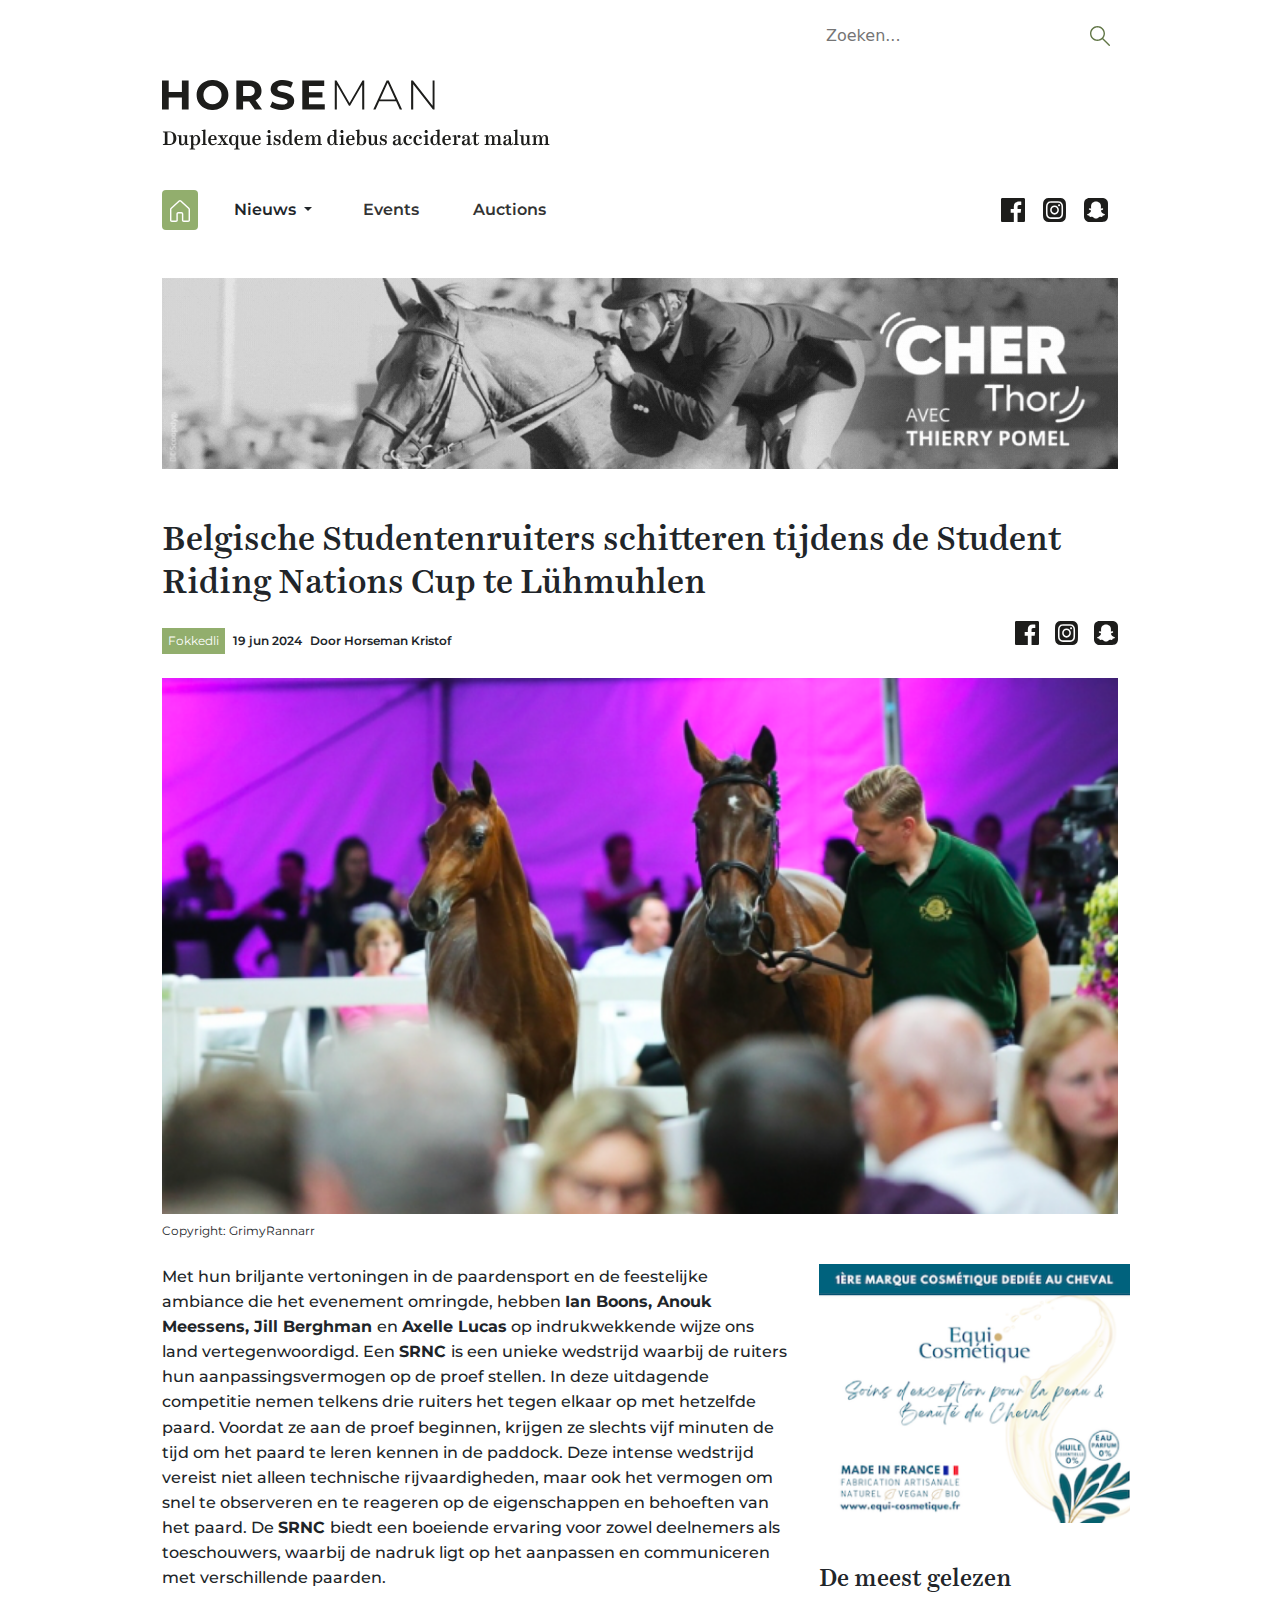
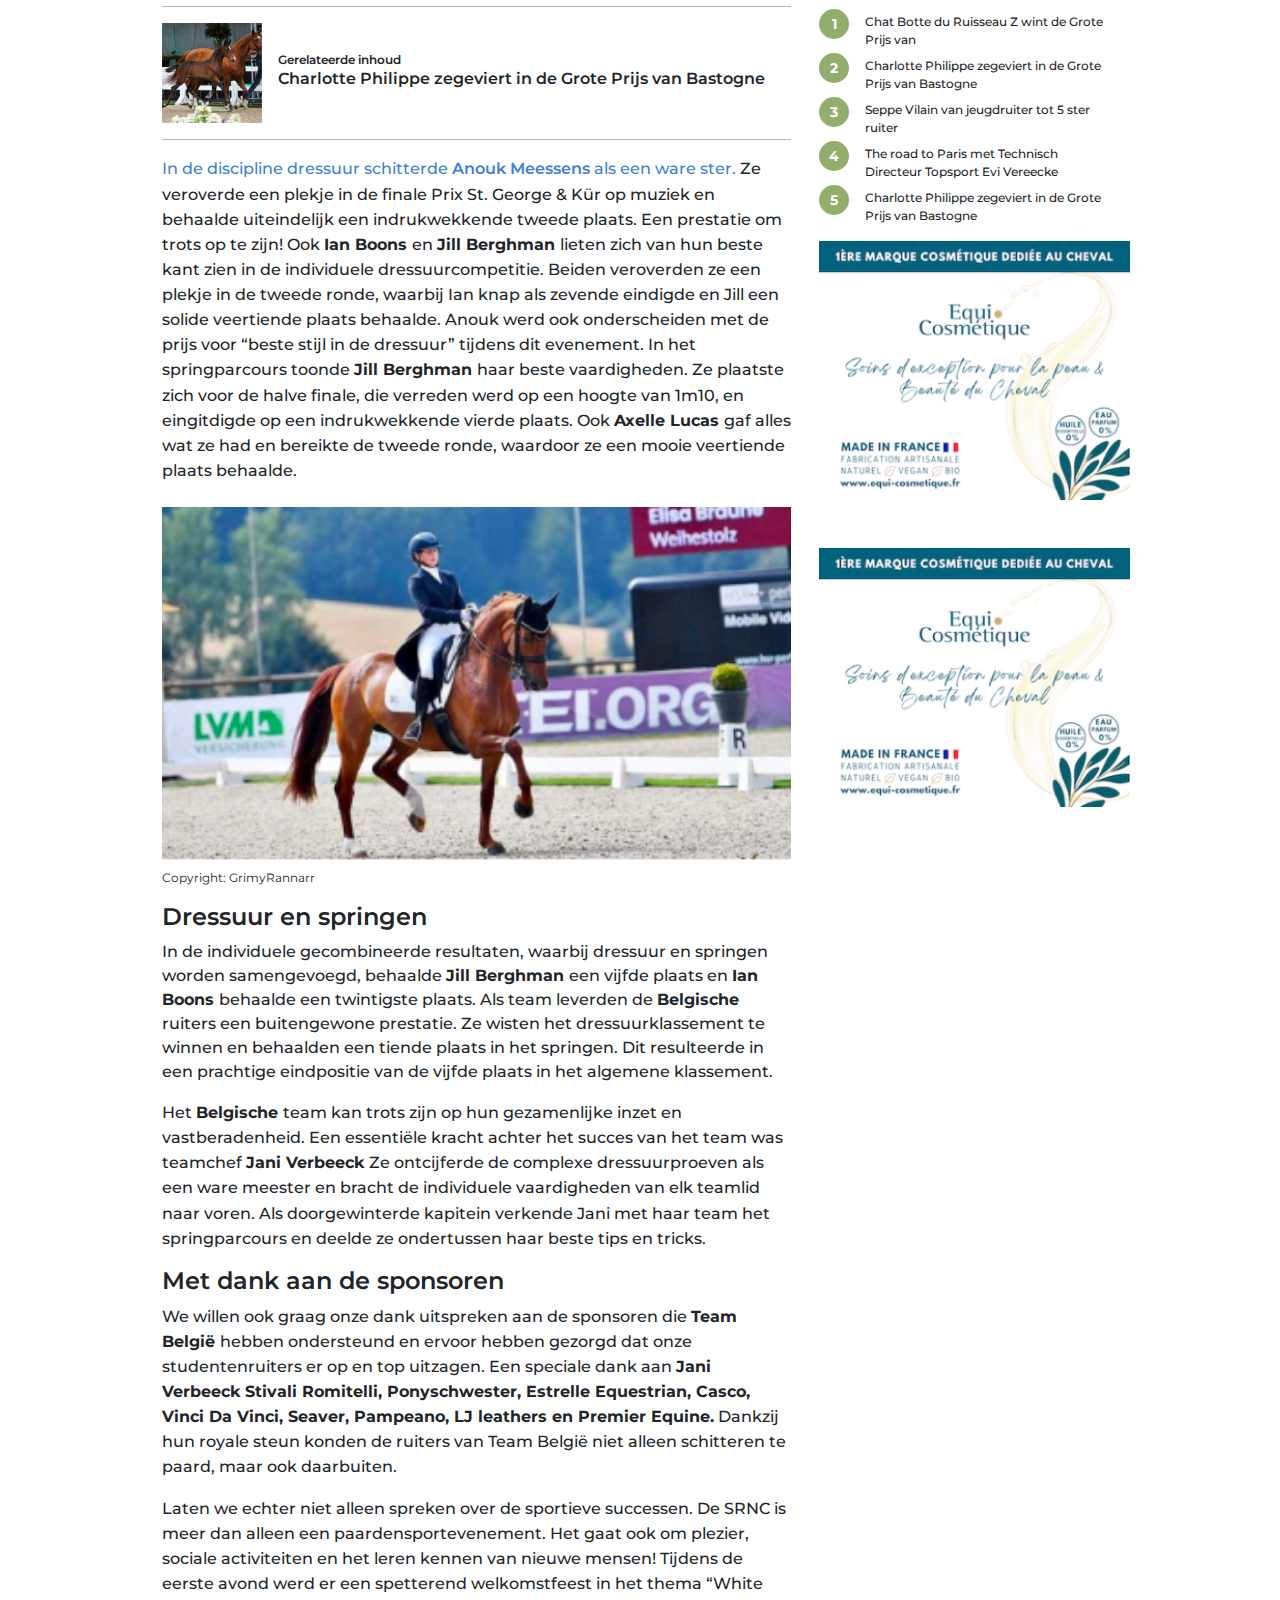
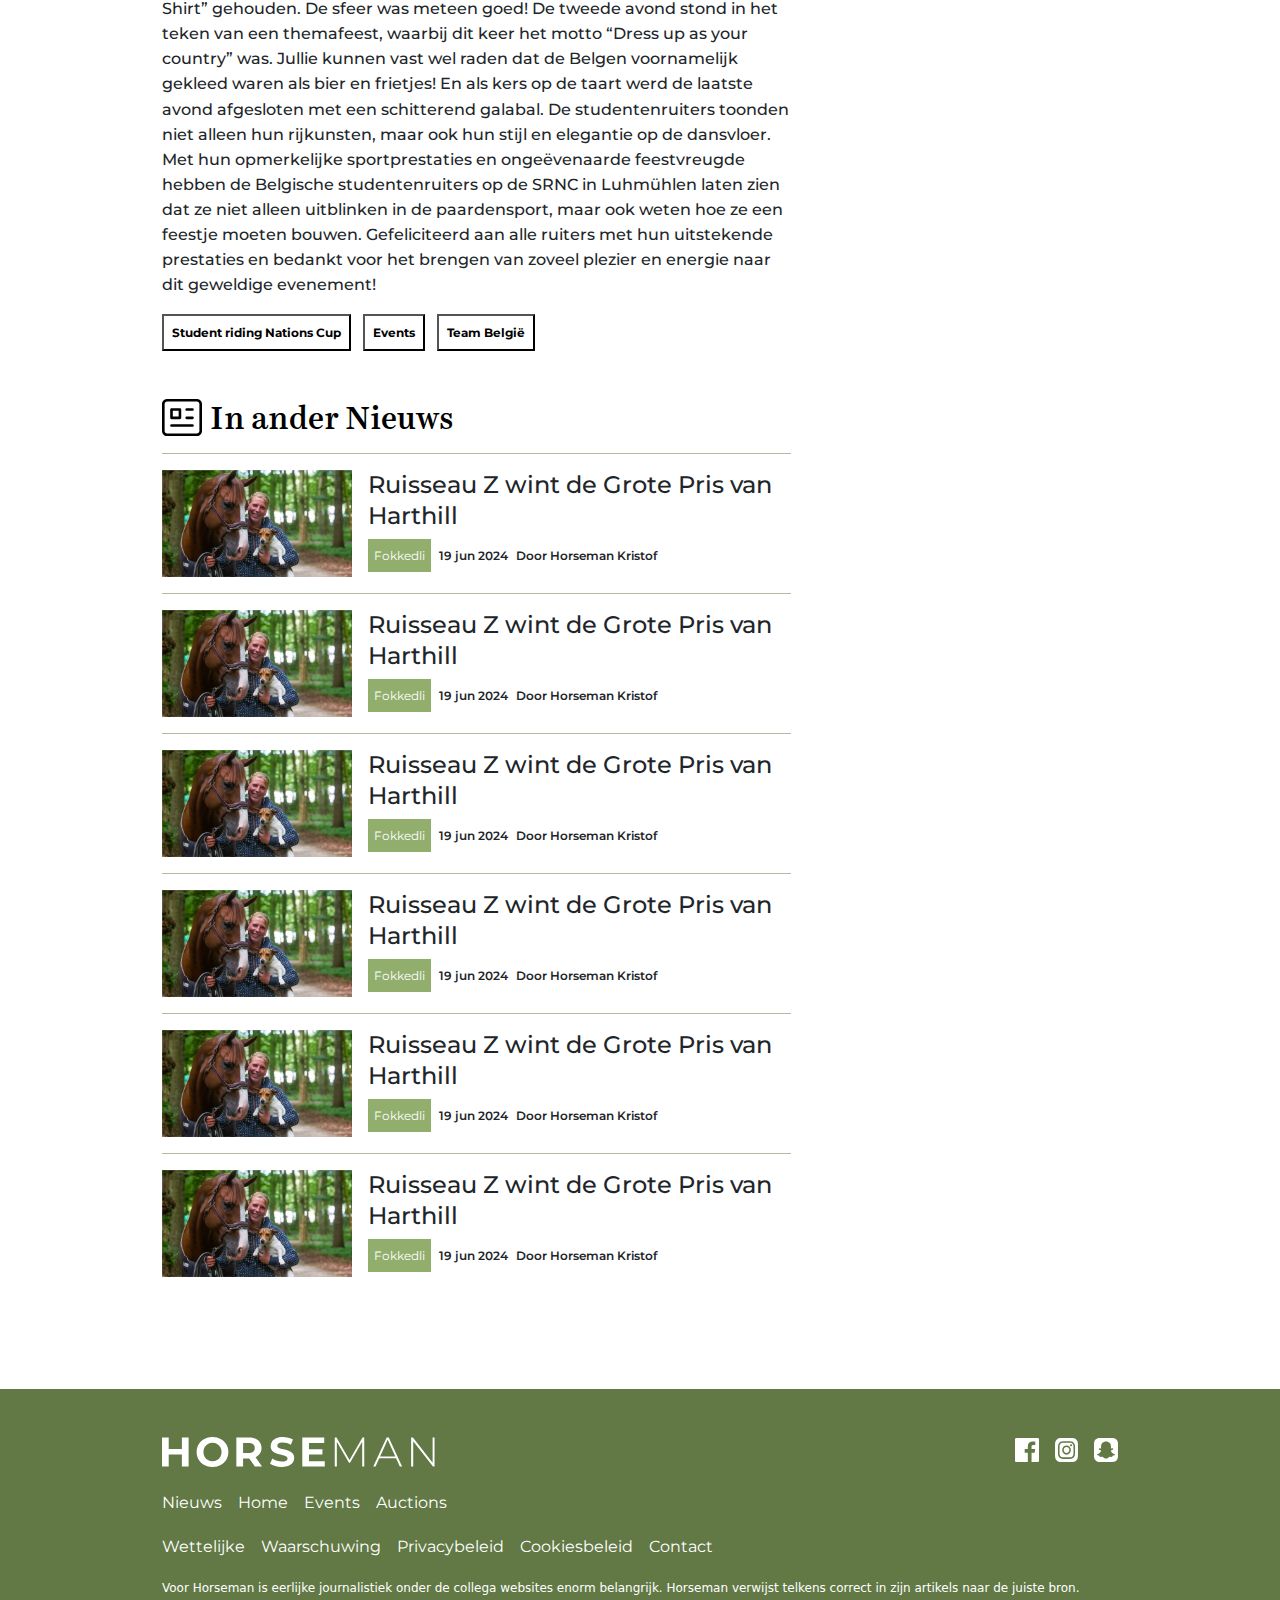
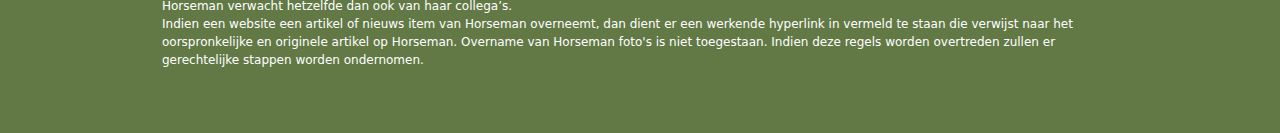
==== commit a31f92e6: "content" ====
--- a/article.html
+++ b/article.html
@@ -112,7 +112,7 @@
 </header>
     <!-- HERO-SECTION  -->
     <!-- BANNER-IMG  -->
-    <section>
+    <section class="py-4 ">
         <div class="container w-100 custom_container">
             <img src="./assets/png/Bannière.png" class="w-100" alt="banner" />
         </div>
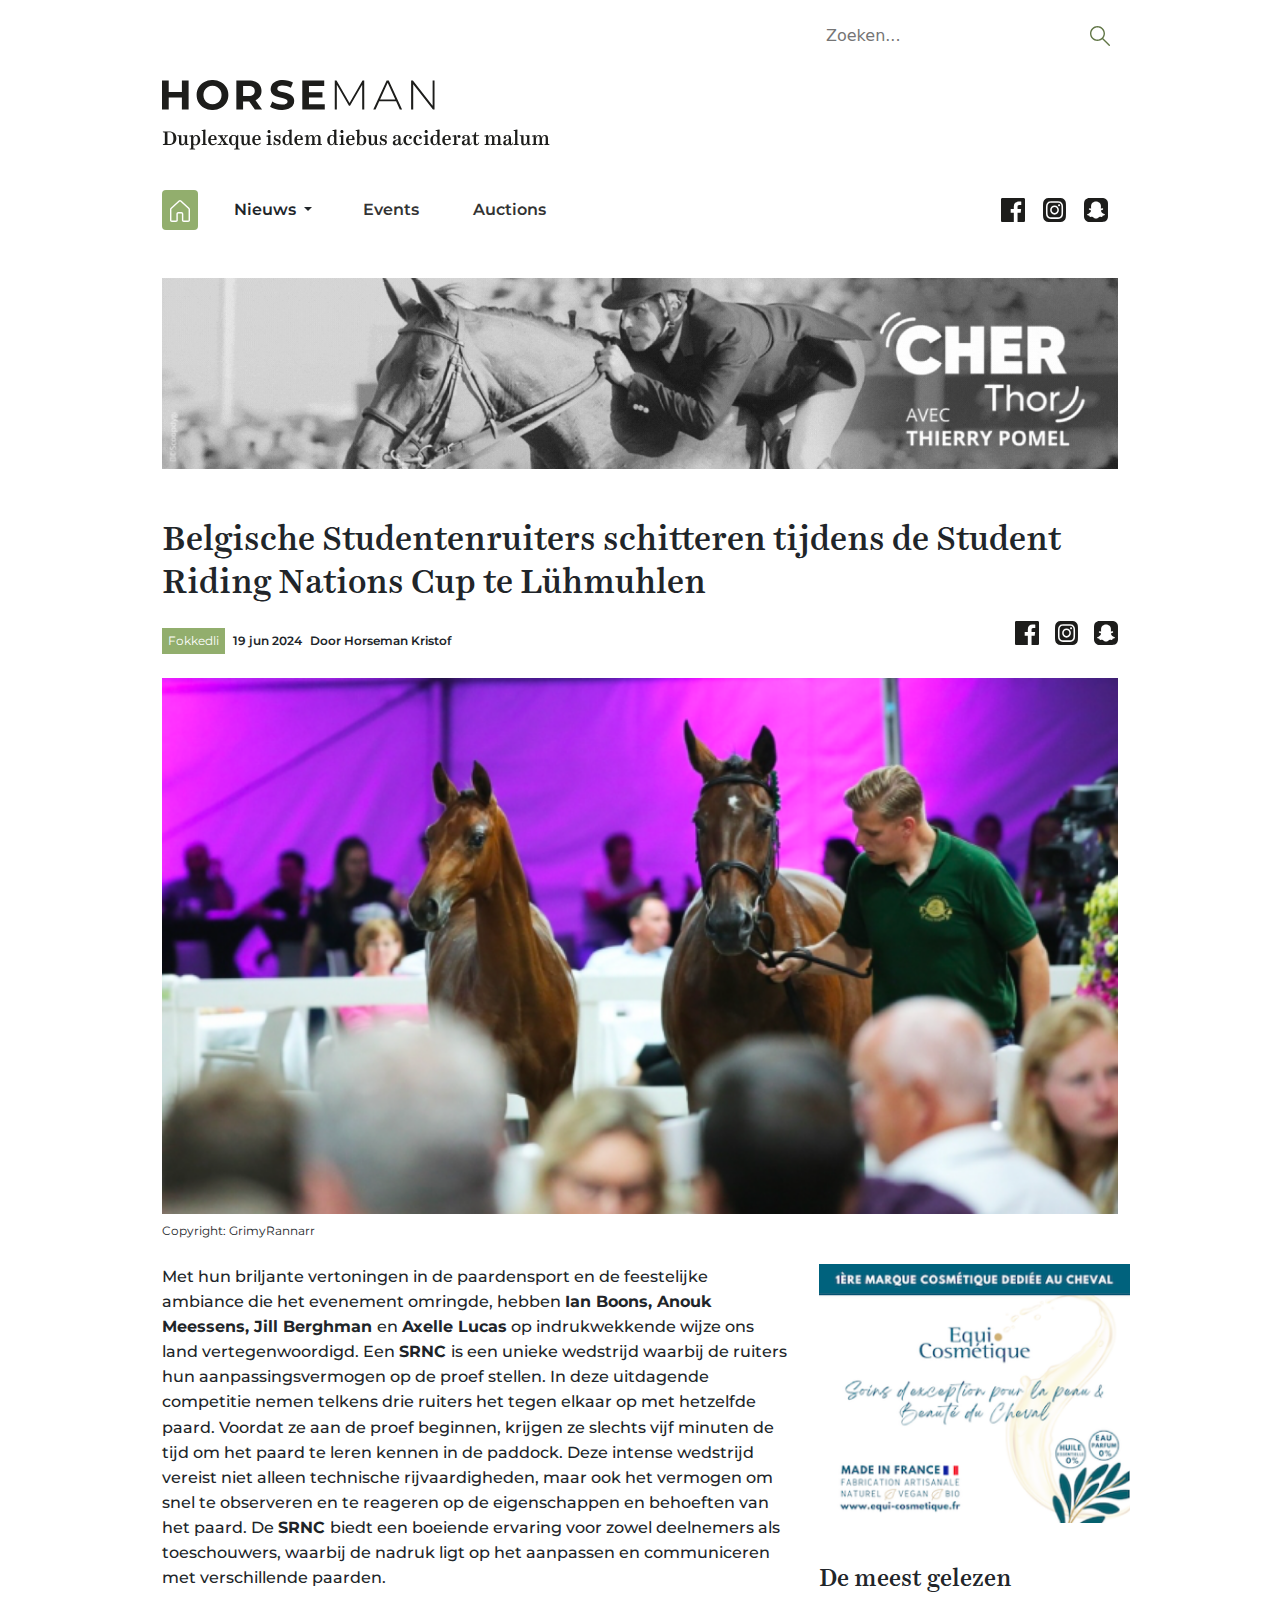
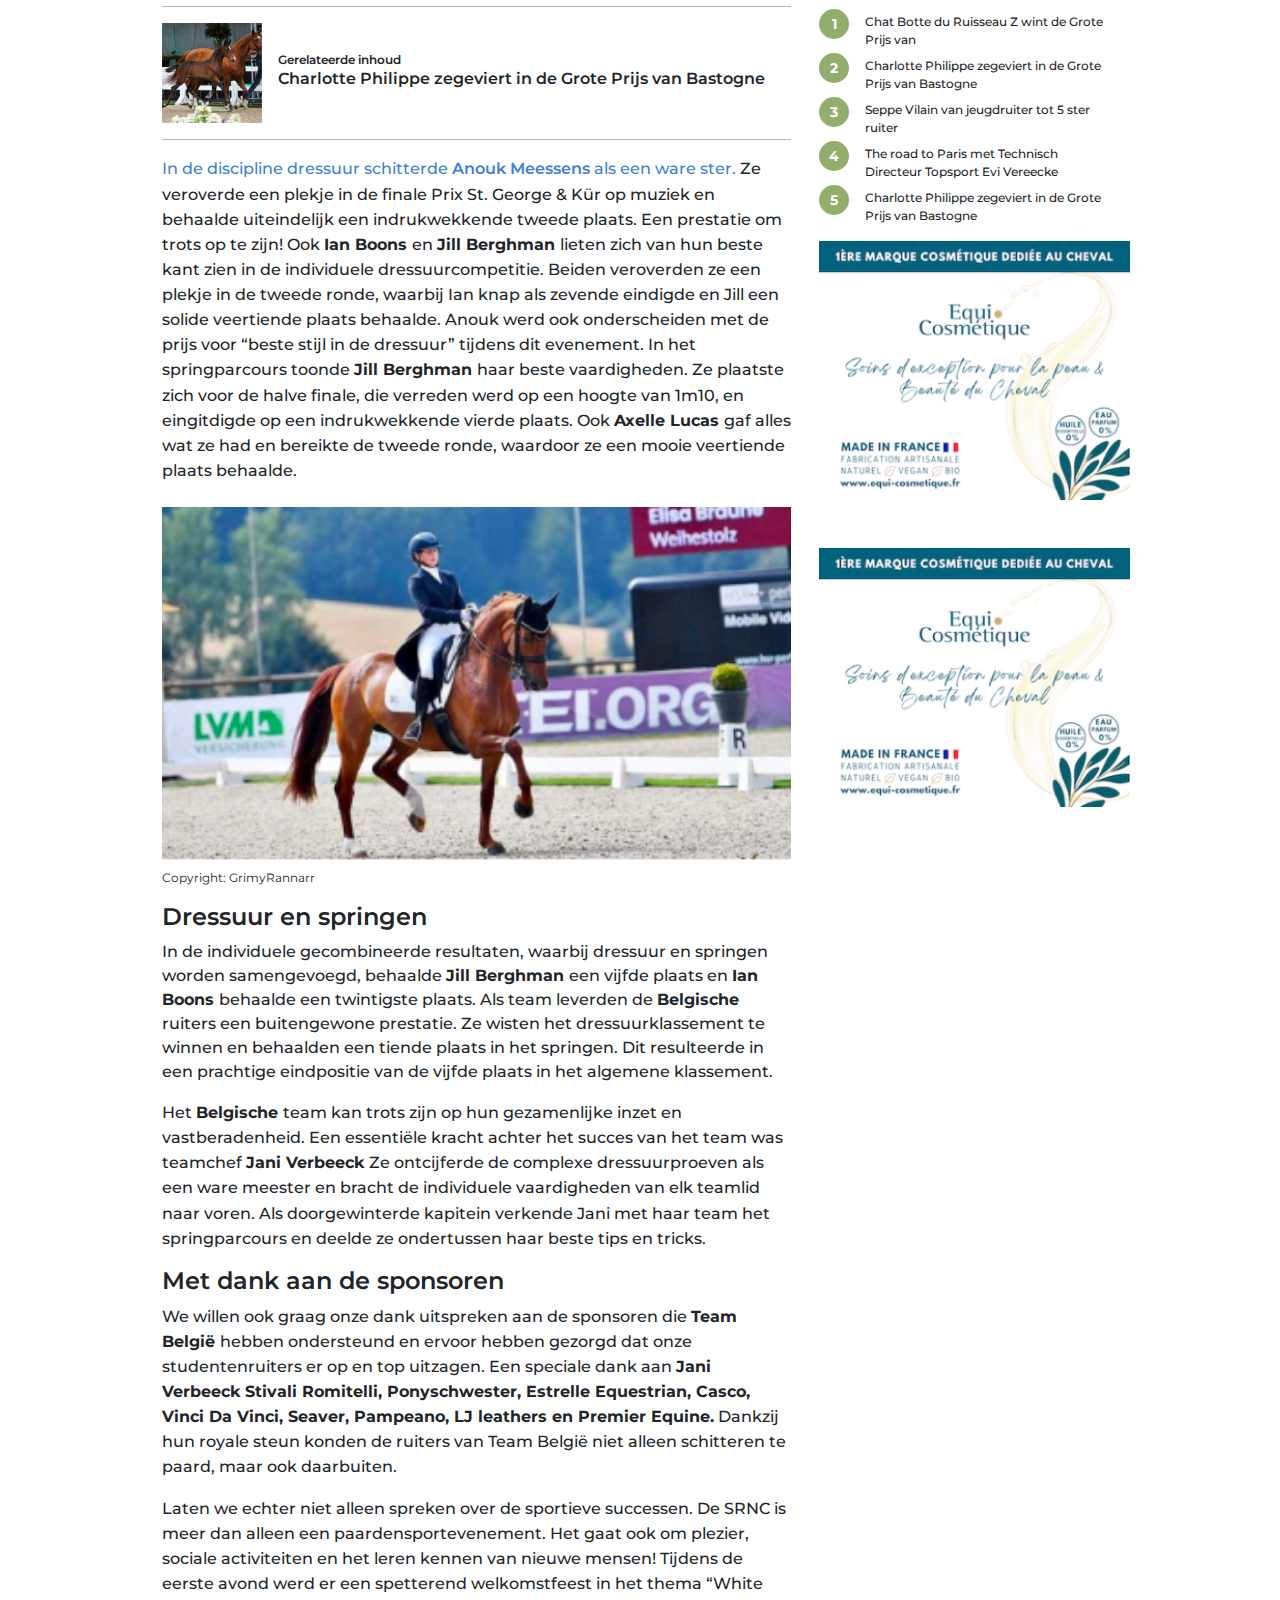
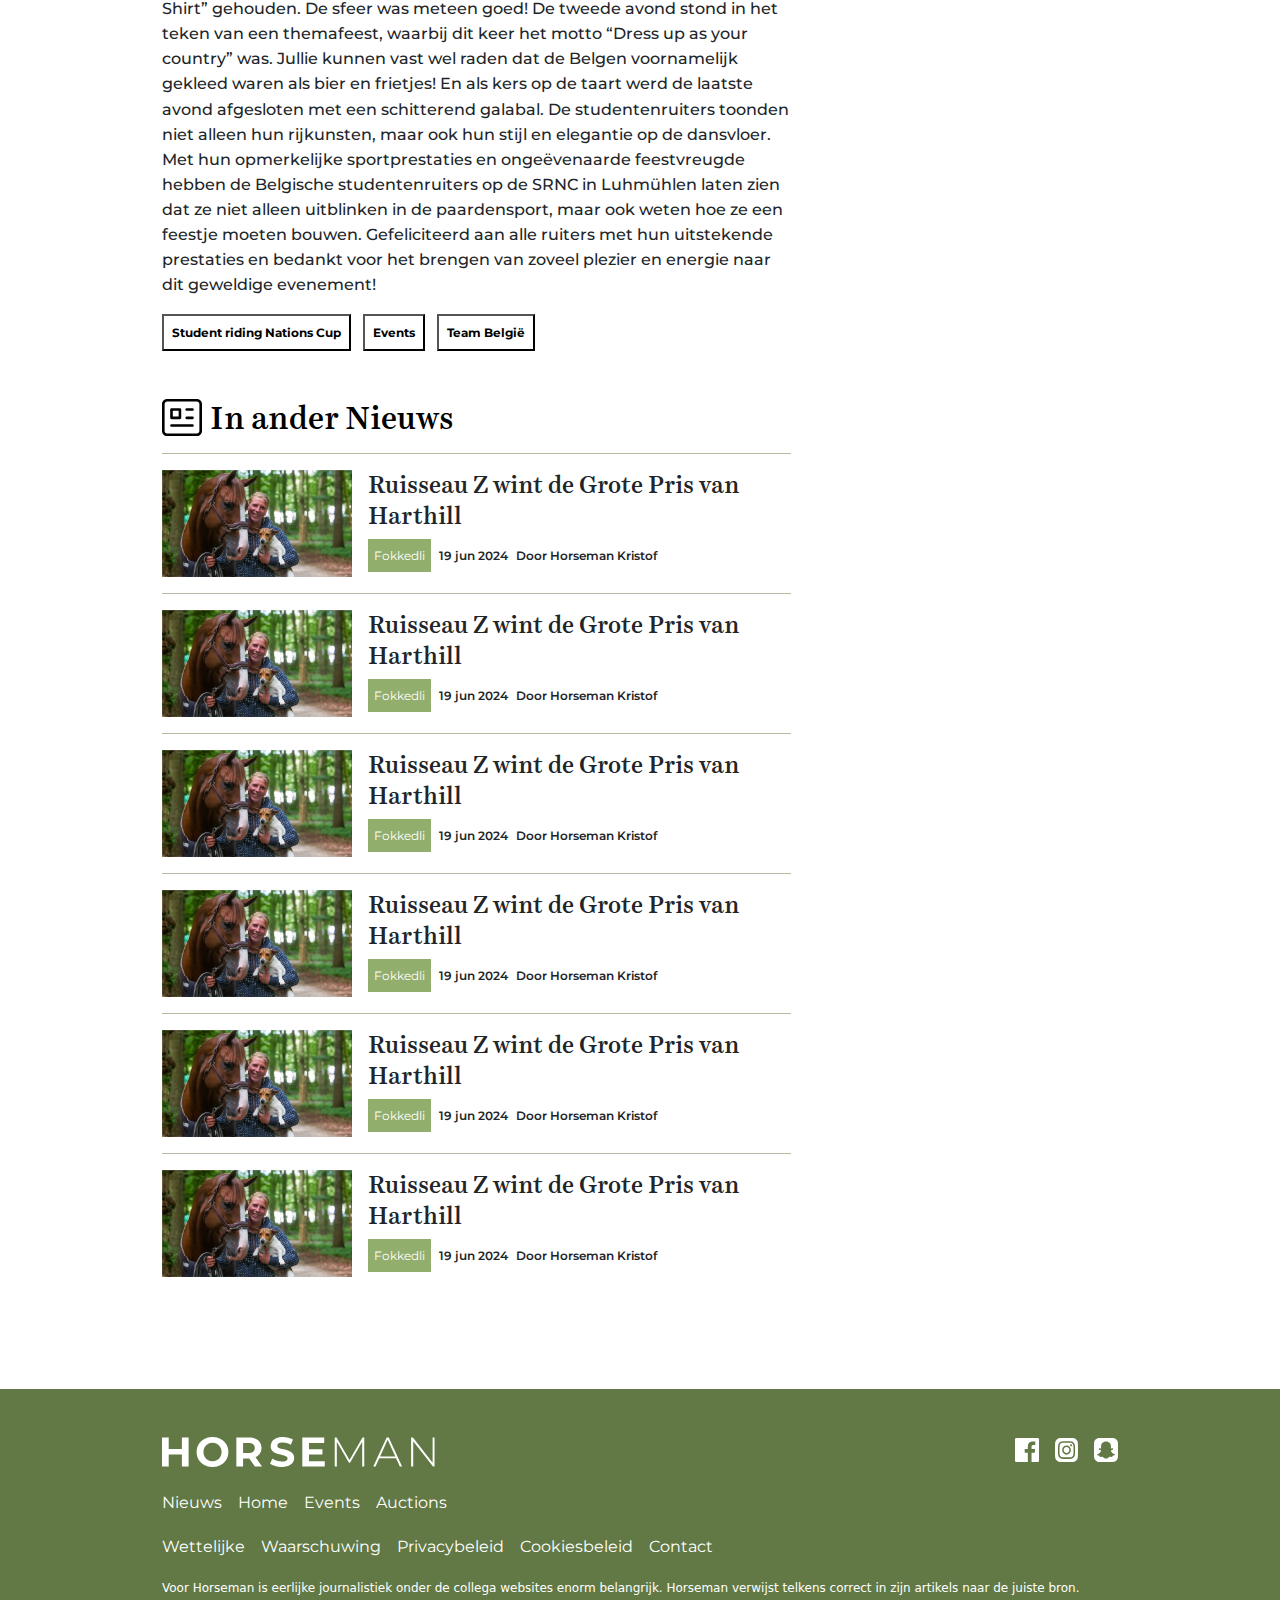
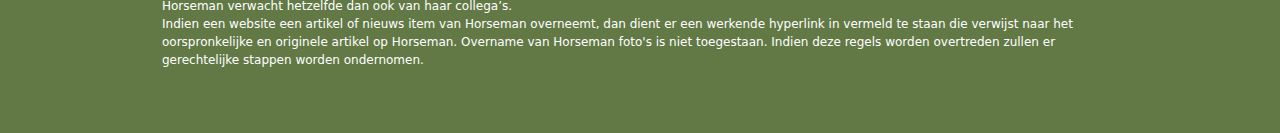
==== commit 4eb659a9: "font-family" ====
--- a/article.html
+++ b/article.html
@@ -403,7 +403,7 @@
                             <div class="d-flex blogs_wrap py-3">
                                 <img src="assets/images/png/Ruisseau.png" class="blog_img" alt="Ruisseau" />
                                 <div class="d-flex flex-column ms-sm-2 px-2">
-                                    <h3 class="text_lg fw-medium lh_127">
+                                    <h3 class="text_lg fw-medium lh_127 font-harriettext-medium">
                                         Ruisseau Z wint de Grote Pris van Harthill
                                     </h3>
                                     <div
@@ -426,7 +426,7 @@
                             <div class="d-flex blogs_wrap py-3">
                                 <img src="assets/images/png/Ruisseau.png" class="blog_img" alt="Ruisseau" />
                                 <div class="d-flex flex-column ms-sm-2 px-2">
-                                    <h3 class="text_lg fw-medium lh_127">
+                                    <h3 class="text_lg fw-medium lh_127 font-harriettext-medium">
                                         Ruisseau Z wint de Grote Pris van Harthill
                                     </h3>
                                     <div
@@ -449,7 +449,7 @@
                             <div class="d-flex blogs_wrap py-3">
                                 <img src="assets/images/png/Ruisseau.png" class="blog_img" alt="Ruisseau" />
                                 <div class="d-flex flex-column ms-sm-2 px-2">
-                                    <h3 class="text_lg fw-medium lh_127">
+                                    <h3 class="text_lg fw-medium lh_127 font-harriettext-medium">
                                         Ruisseau Z wint de Grote Pris van Harthill
                                     </h3>
                                     <div
@@ -472,7 +472,7 @@
                             <div class="d-flex blogs_wrap py-3">
                                 <img src="assets/images/png/Ruisseau.png" class="blog_img" alt="Ruisseau" />
                                 <div class="d-flex flex-column ms-sm-2 px-2">
-                                    <h3 class="text_lg fw-medium lh_127">
+                                    <h3 class="text_lg fw-medium lh_127 font-harriettext-medium">
                                         Ruisseau Z wint de Grote Pris van Harthill
                                     </h3>
                                     <div
@@ -496,7 +496,7 @@
                             <div class="d-flex blogs_wrap py-3">
                                 <img src="assets/images/png/Ruisseau.png" class="blog_img" alt="Ruisseau" />
                                 <div class="d-flex flex-column ms-sm-2 px-2">
-                                    <h3 class="text_lg fw-medium lh_127">
+                                    <h3 class="text_lg fw-medium lh_127 font-harriettext-medium">
                                         Ruisseau Z wint de Grote Pris van Harthill
                                     </h3>
                                     <div
@@ -519,7 +519,7 @@
                             <div class="d-flex blogs_wrap py-3">
                                 <img src="assets/images/png/Ruisseau.png" class="blog_img" alt="Ruisseau" />
                                 <div class="d-flex flex-column ms-sm-2 px-2">
-                                    <h3 class="text_lg fw-medium lh_127">
+                                    <h3 class="text_lg fw-medium lh_127 font-harriettext-medium">
                                         Ruisseau Z wint de Grote Pris van Harthill
                                     </h3>
                                     <div
@@ -549,7 +549,7 @@
                         <div class="d-flex blogs_wrap py-3">
                             <img src="assets/images/png/Ruisseau.png" class="blog_img" alt="Ruisseau" />
                             <div class="d-flex flex-column ms-sm-2 px-2">
-                                <h3 class="text_lg fw-medium lh_127">
+                                <h3 class="text_lg fw-medium lh_127 font-harriettext-medium">
                                     Ruisseau Z wint de Grote Pris van Harthill
                                 </h3>
                                 <div
@@ -571,7 +571,7 @@
                         <div class="d-flex border_bottom blogs_wrap py-3">
                             <img src="assets/images/png/Ruisseau.png" class="blog_img" alt="Ruisseau" />
                             <div class="d-flex flex-column ms-sm-2 px-2">
-                                <h3 class="text_lg fw-medium lh_127">
+                                <h3 class="text_lg fw-medium lh_127 font-harriettext-medium">
                                     Ruisseau Z wint de Grote Pris van Harthill
                                 </h3>
                                 <div
@@ -595,7 +595,7 @@
                     <img src="assets/images/png/marque.png" alt="marque" class="w-100 my-lg-0 my-5 px-lg-0 px-4" />
 
                     <article class="mt_40 mb-3 d-sm-block d-none">
-                        <h3 class="text_lg fw-medium lh_127 my-3 font-harriettext-bold">
+                        <h3 class="text_lg fw-medium lh_127 font-harriettext-medium my-3 font-harriettext-bold">
                             De meest gelezen
                         </h3>
 
@@ -667,7 +667,7 @@
                         <div class="d-flex blogs_wrap py-3">
                             <img src="assets/images/png/Ruisseau.png" class="blog_img" alt="Ruisseau" />
                             <div class="d-flex flex-column ms-sm-2 px-2">
-                                <h3 class="text_lg fw-medium lh_127">
+                                <h3 class="text_lg fw-medium lh_127 font-harriettext-medium">
                                     Ruisseau Z wint de Grote Pris van Harthill
                                 </h3>
                                 <div
@@ -689,7 +689,7 @@
                         <div class="d-flex blogs_wrap py-3">
                             <img src="assets/images/png/Ruisseau.png" class="blog_img" alt="Ruisseau" />
                             <div class="d-flex flex-column ms-sm-2 px-2">
-                                <h3 class="text_lg fw-medium lh_127">
+                                <h3 class="text_lg fw-medium lh_127 font-harriettext-medium">
                                     Ruisseau Z wint de Grote Pris van Harthill
                                 </h3>
                                 <div
@@ -711,7 +711,7 @@
                         <div class="d-flex border_bottom blogs_wrap py-3">
                             <img src="assets/images/png/Ruisseau.png" class="blog_img" alt="Ruisseau" />
                             <div class="d-flex flex-column ms-sm-2 px-2">
-                                <h3 class="text_lg fw-medium lh_127">
+                                <h3 class="text_lg fw-medium lh_127 font-harriettext-medium">
                                     Ruisseau Z wint de Grote Pris van Harthill
                                 </h3>
                                 <div
@@ -737,7 +737,7 @@
                         <div class="d-flex blogs_wrap py-3">
                             <img src="assets/images/png/Ruisseau.png" class="blog_img" alt="Ruisseau" />
                             <div class="d-flex flex-column ms-sm-2 px-2">
-                                <h3 class="text_lg fw-medium lh_127">
+                                <h3 class="text_lg fw-medium lh_127 font-harriettext-medium">
                                     Ruisseau Z wint de Grote Pris van Harthill
                                 </h3>
                                 <div
@@ -759,7 +759,7 @@
                         <div class="d-flex border_bottom blogs_wrap py-3">
                             <img src="assets/images/png/Ruisseau.png" class="blog_img" alt="Ruisseau" />
                             <div class="d-flex flex-column ms-sm-2 px-2">
-                                <h3 class="text_lg fw-medium lh_127">
+                                <h3 class="text_lg fw-medium lh_127 font-harriettext-medium">
                                     Ruisseau Z wint de Grote Pris van Harthill
                                 </h3>
                                 <div
@@ -784,7 +784,7 @@
                         <div class="d-flex blogs_wrap py-3">
                             <img src="assets/images/png/Ruisseau.png" class="blog_img" alt="Ruisseau" />
                             <div class="d-flex flex-column ms-sm-2 px-2">
-                                <h3 class="text_lg fw-medium lh_127">
+                                <h3 class="text_lg fw-medium lh_127 font-harriettext-medium">
                                     Ruisseau Z wint de Grote Pris van Harthill
                                 </h3>
                                 <div
@@ -806,7 +806,7 @@
                         <div class="d-flex border_bottom blogs_wrap py-3">
                             <img src="assets/images/png/Ruisseau.png" class="blog_img" alt="Ruisseau" />
                             <div class="d-flex flex-column ms-sm-2 px-2">
-                                <h3 class="text_lg fw-medium lh_127">
+                                <h3 class="text_lg fw-medium lh_127 font-harriettext-medium">
                                     Ruisseau Z wint de Grote Pris van Harthill
                                 </h3>
                                 <div
